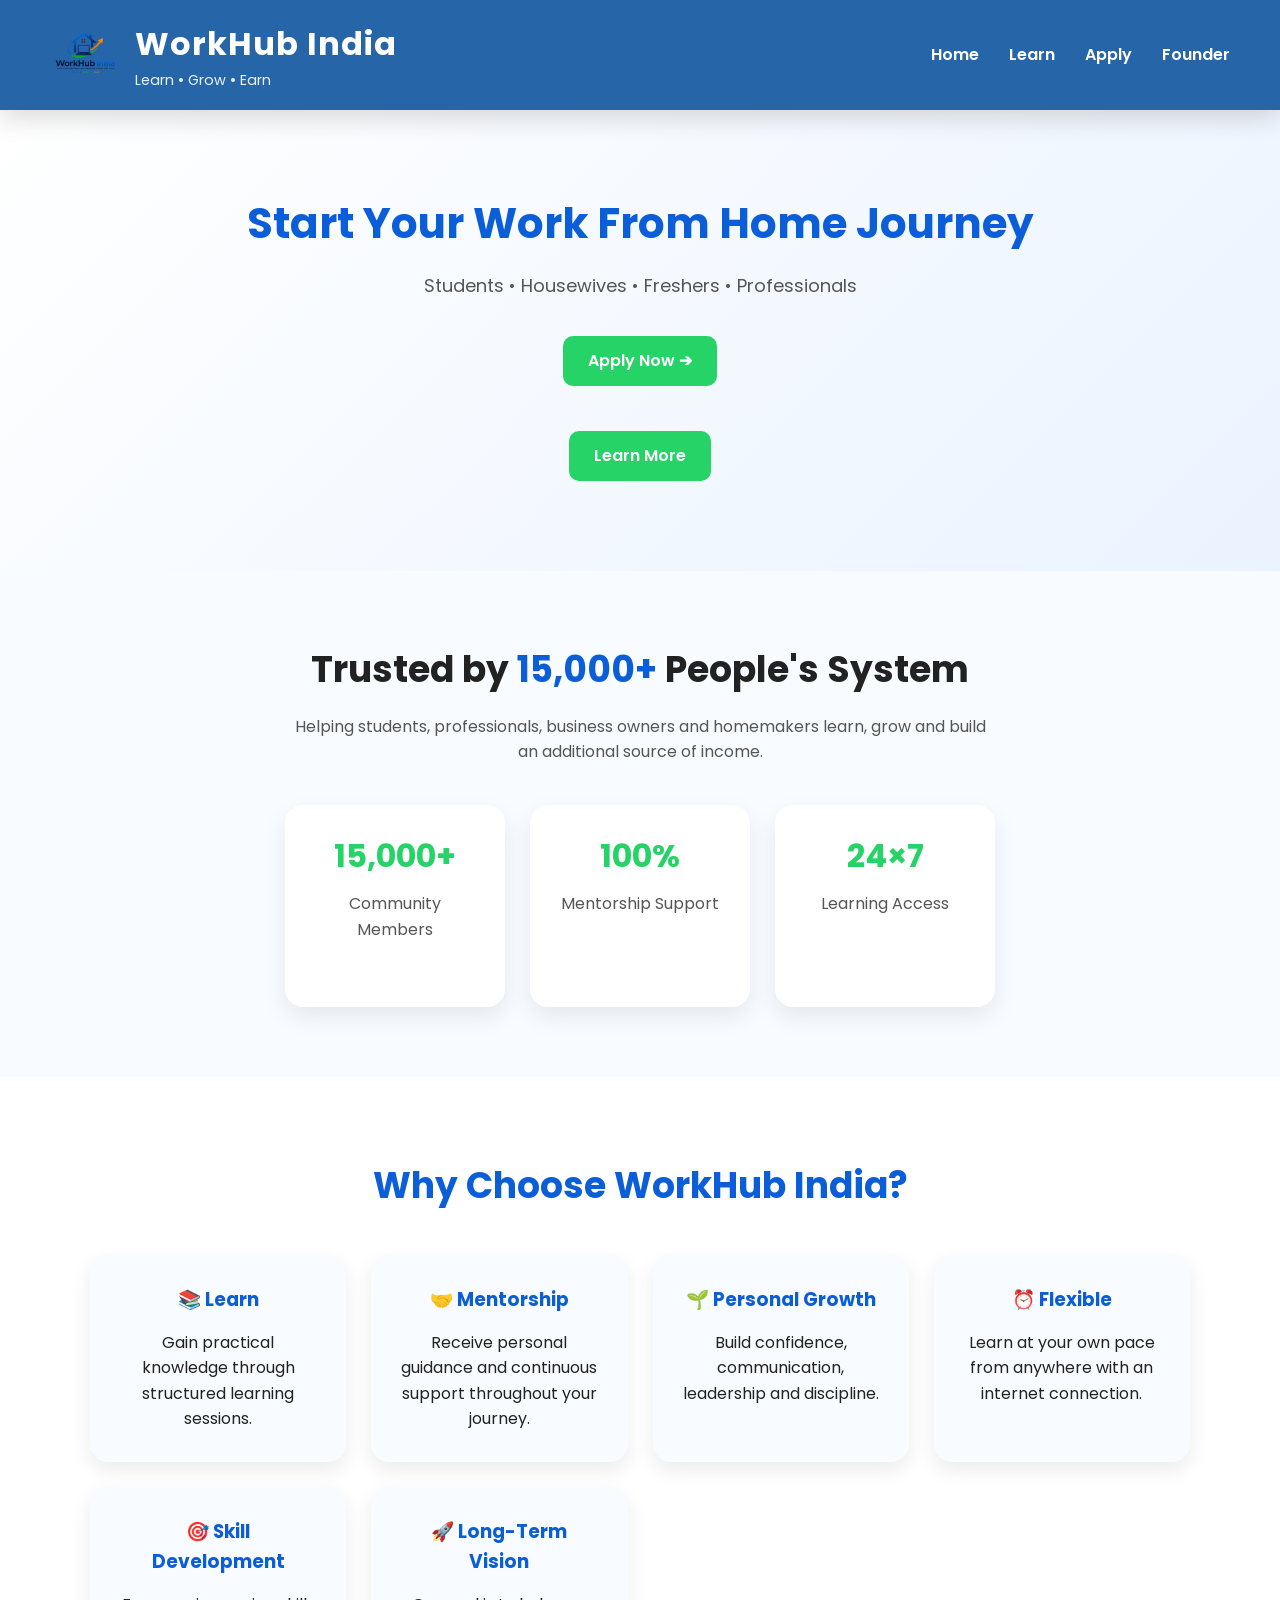
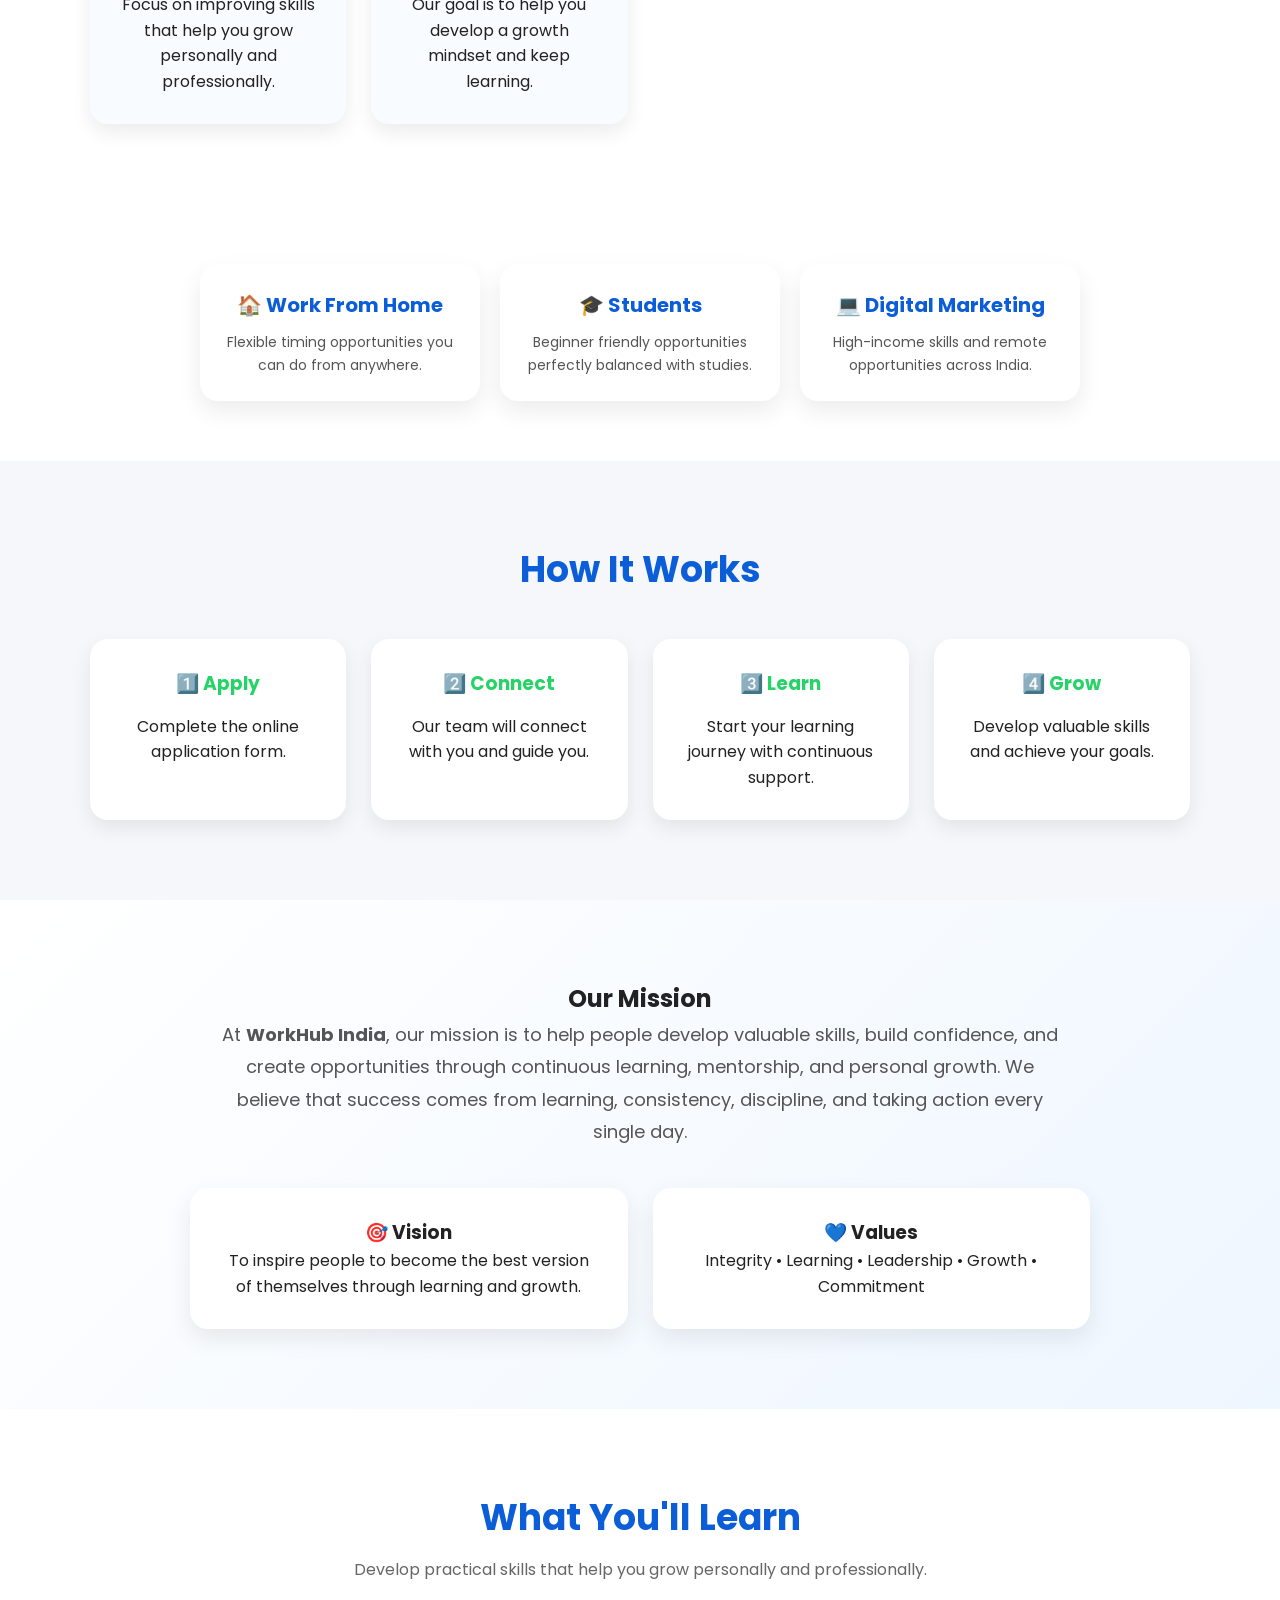
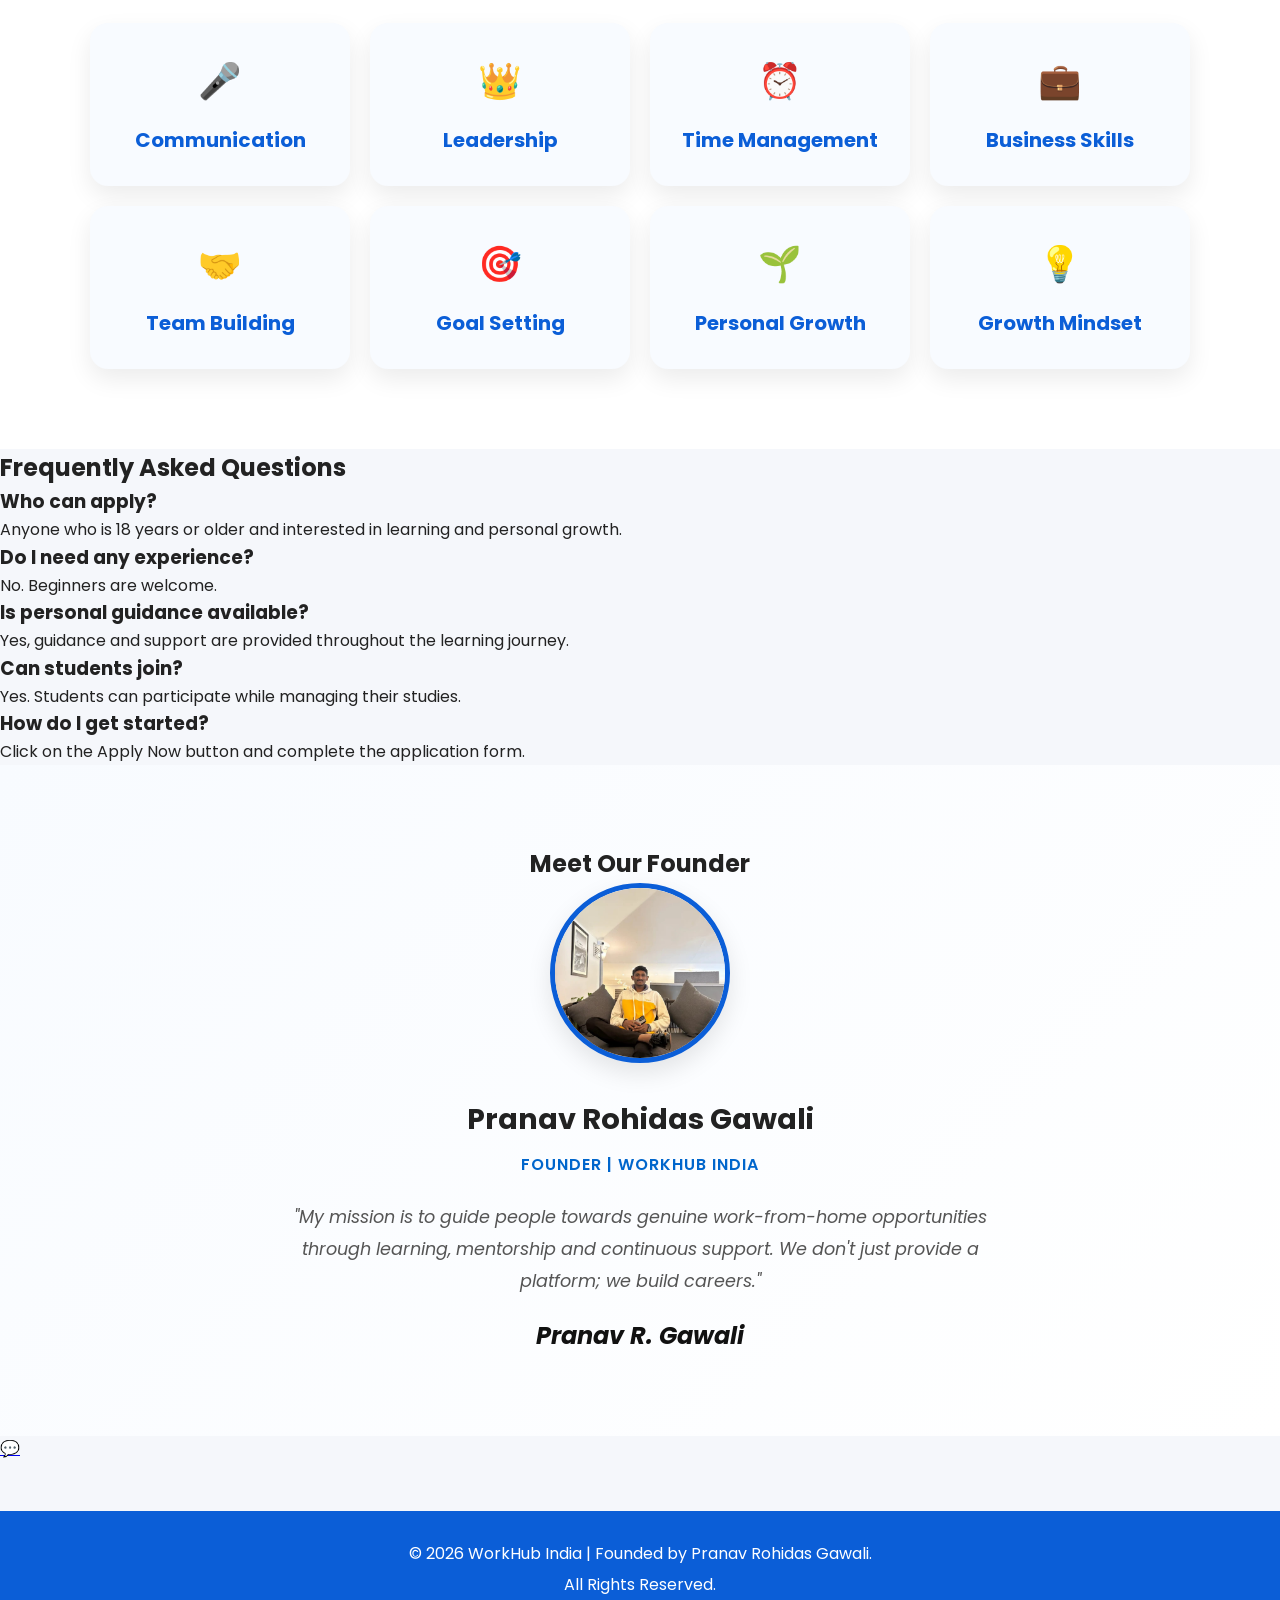
==== index.html @ 9d6301f8 "Update index.html FAQ" ====
<!DOCTYPE html>
<html lang="en">
<head>
<meta charset="UTF-8">
<meta name="viewport" content="width=device-width, initial-scale=1.0">
<title>WorkHub India | Premium Opportunity</title>

<!-- Premium Google Font: Poppins -->
<link href="https://fonts.googleapis.com/css2?family=Poppins:wght@300;400;600;700&display=swap" rel="stylesheet">
<link rel="stylesheet" href="style.css">
<style>
  .navbar{
    position: sticky;
    top: 0;
    z-index: 1000;

    display:flex;
    justify-content:space-between;
    align-items:center;

    padding:18px 50px;

    background:rgba(0,76,153,0.85);
    backdrop-filter:blur(15px);
    -webkit-backdrop-filter:blur(15px);

    box-shadow:0 8px 25px rgba(0,0,0,.15);
}

.brand{
    display:flex;
    align-items:center;
    gap:15px;
}

.logo-image{
    width:70px;
    height:auto;
}

.logo{
    margin:0;
    color:white;
    font-size:2rem;
}

.tagline{
    margin:0;
    color:#e8f1ff;
    font-size:.9rem;
}

nav{
    display:flex;
    gap:30px;
}

nav a{
    color:white;
    text-decoration:none;
    font-weight:600;
    transition:.3s;
}

nav a:hover{
    color:#25D366;
}
</style>

</head>

<body>

  <!-- HEADER -->
<header class="navbar">

    <div class="brand">
        <img src="logo.png" alt="WorkHub India Logo" class="logo-image">
        <div>
            <h1 class="logo">WorkHub India</h1>
            <p class="tagline">Learn • Grow • Earn</p>
        </div>
    </div>

    <nav>
        <a href="index.html">Home</a>
        <a href="learn.html">Learn</a>
        <a href="apply.html">Apply</a>
        <a href="#founder">Founder</a>
    </nav>

</header>

  <!-- HERO SECTION -->
  <section class="hero">
    <h2 class="animate-2">Start Your Work From Home Journey</h2>
    <p class="animate-2">Students • Housewives • Freshers • Professionals</p>

<a href="apply.html" class="btn-primary animate-3">
      Apply Now ➔
</a>
<br><br>

<a href="learn.html" class="btn-primary">
    Learn More
</a>
  </section>
<section class="trusted-section">

<h2>Trusted by <span>15,000+</span> People's System</h2>

<p>
Helping students, professionals, business owners and homemakers
learn, grow and build an additional source of income.
</p>

<div class="trust-boxes">

<div class="trust-card">
<h3>15,000+</h3>
<p>Community Members</p>
</div>

<div class="trust-card">
<h3>100%</h3>
<p>Mentorship Support</p>
</div>

<div class="trust-card">
<h3>24×7</h3>
<p>Learning Access</p>
</div>

</div>

</section>
<section class="why-section">

<h2>Why Choose WorkHub India?</h2>

<div class="why-grid">

<div class="why-card">
<h3>📚 Learn</h3>
<p>Gain practical knowledge through structured learning sessions.</p>
</div>

<div class="why-card">
<h3>🤝 Mentorship</h3>
<p>Receive personal guidance and continuous support throughout your journey.</p>
</div>

<div class="why-card">
<h3>🌱 Personal Growth</h3>
<p>Build confidence, communication, leadership and discipline.</p>
</div>

<div class="why-card">
<h3>⏰ Flexible</h3>
<p>Learn at your own pace from anywhere with an internet connection.</p>
</div>

<div class="why-card">
<h3>🎯 Skill Development</h3>
<p>Focus on improving skills that help you grow personally and professionally.</p>
</div>

<div class="why-card">
<h3>🚀 Long-Term Vision</h3>
<p>Our goal is to help you develop a growth mindset and keep learning.</p>
</div>

</div>

</section>
  <!-- CARDS SECTION -->
  <div class="cards animate-3">
    <div class="card">
      <h3>🏠 Work From Home</h3>
      <p>Flexible timing opportunities you can do from anywhere.</p>
    </div>

    <div class="card">
      <h3>🎓 Students</h3>
      <p>Beginner friendly opportunities perfectly balanced with studies.</p>
    </div>

    <div class="card">
      <h3>💻 Digital Marketing</h3>
      <p>High-income skills and remote opportunities across India.</p>
    </div>
  </div>
<section class="how-section">

<h2>How It Works</h2>

<div class="how-grid">

<div class="step">
<h3>1️⃣ Apply</h3>
<p>Complete the online application form.</p>
</div>

<div class="step">
<h3>2️⃣ Connect</h3>
<p>Our team will connect with you and guide you.</p>
</div>

<div class="step">
<h3>3️⃣ Learn</h3>
<p>Start your learning journey with continuous support.</p>
</div>

<div class="step">
<h3>4️⃣ Grow</h3>
<p>Develop valuable skills and achieve your goals.</p>
</div>

</div>

</section>
<section class="mission-section">

<h2>Our Mission</h2>

<p class="mission-text">
At <strong>WorkHub India</strong>, our mission is to help people develop valuable skills, build confidence, and create opportunities through continuous learning, mentorship, and personal growth.

We believe that success comes from learning, consistency, discipline, and taking action every single day.
</p>

<div class="mission-box">

<div>
<h3>🎯 Vision</h3>
<p>To inspire people to become the best version of themselves through learning and growth.</p>
</div>

<div>
<h3>💙 Values</h3>
<p>Integrity • Learning • Leadership • Growth • Commitment</p>
</div>

</div>

</section>
<section class="learn-section">

<h2>What You'll Learn</h2>
<p>Develop practical skills that help you grow personally and professionally.</p>

<div class="learn-grid">

<div class="learn-card">🎤<h3>Communication</h3></div>

<div class="learn-card">👑<h3>Leadership</h3></div>

<div class="learn-card">⏰<h3>Time Management</h3></div>

<div class="learn-card">💼<h3>Business Skills</h3></div>

<div class="learn-card">🤝<h3>Team Building</h3></div>

<div class="learn-card">🎯<h3>Goal Setting</h3></div>

<div class="learn-card">🌱<h3>Personal Growth</h3></div>

<div class="learn-card">💡<h3>Growth Mindset</h3></div>

</div>

</section>
<section class="faq-section">

<h2>Frequently Asked Questions</h2>

<div class="faq">

<h3>Who can apply?</h3>
<p>Anyone who is 18 years or older and interested in learning and personal growth.</p>

<h3>Do I need any experience?</h3>
<p>No. Beginners are welcome.</p>

<h3>Is personal guidance available?</h3>
<p>Yes, guidance and support are provided throughout the learning journey.</p>

<h3>Can students join?</h3>
<p>Yes. Students can participate while managing their studies.</p>

<h3>How do I get started?</h3>
<p>Click on the Apply Now button and complete the application form.</p>

</div>

</section>
  <!-- MEET OUR FOUNDER SECTION -->
<section class="founder-section" id="founder">
    <h2>Meet Our Founder</h2>
    <img src="founder.jpg" alt="Pranav Rohidas Gawali" class="founder-photo">

    <h3 style="font-size: 1.8rem; margin: 10px 0;">Pranav Rohidas Gawali</h3>
    <p style="color: #0066cc; font-weight: 600; letter-spacing: 1px; margin-bottom: 25px;">FOUNDER | WORKHUB INDIA</p>

    <p style="max-width:700px; margin:0 auto; font-style:italic; font-size: 1.1rem; color:#555; line-height: 1.8;">
      "My mission is to guide people towards genuine work-from-home opportunities through learning, mentorship and continuous support. We don't just provide a platform; we build careers."
    </p>

    <p style="font-style:italic; font-size:1.5rem; margin-top:20px; font-weight: 700; color:#111;">
      Pranav R. Gawali
    </p>
  </section>

  <!-- FLOATING WHATSAPP BUTTON -->
  <a href="https://wa.me/917666601285?text=Hi%20Pranav%20Sir,%20I%20need%20more%20details%20about%20WorkHub%20India." class="floating-wa" target="_blank">
    💬
  </a>

  <!-- FOOTER -->
  <footer>
    <p>© 2026 WorkHub India | Founded by Pranav Rohidas Gawali.</p>
    <p style="margin-top: 5px;">All Rights Reserved.</p>
  </footer>
<script src="script.js"></script>
</body>
</html>
---- style.css ----
/* =========================
   WorkHub India
   Premium CSS - Part 1
========================= */

*{
margin:0;
padding:0;
box-sizing:border-box;
}

html{
scroll-behavior:smooth;
}

body{
font-family:'Poppins',sans-serif;
background:#f5f7fb;
color:#222;
line-height:1.6;
overflow-x:hidden;
}

/* Navigation */

header{
background:#0b5ed7;
color:#fff;
padding:18px 8%;
box-shadow:0 5px 20px rgba(0,0,0,.15);
}

.navbar{
display:flex;
justify-content:space-between;
align-items:center;
flex-wrap:wrap;
}

.logo{
font-size:28px;
font-weight:700;
letter-spacing:1px;
}

.menu{
display:flex;
gap:20px;
list-style:none;
}

.menu a{
color:#fff;
text-decoration:none;
font-weight:600;
transition:.3s;
}

.menu a:hover{
color:#ffd54f;
}

/* Hero Section */

.hero{
padding:80px 20px;
text-align:center;
background:linear-gradient(135deg,#ffffff,#eaf3ff);
}

.hero h1,
.hero h2{
font-size:42px;
margin-bottom:15px;
color:#0b5ed7;
}

.hero p{
font-size:18px;
margin-bottom:25px;
color:#555;
}

/* Buttons */

.btn,
.btn-primary{
display:inline-block;
padding:14px 32px;
background:#25D366;
color:#fff;
text-decoration:none;
border-radius:50px;
font-weight:600;
transition:.3s;
border:none;
cursor:pointer;
}

.btn:hover,
.btn-primary:hover{
transform:translateY(-3px);
box-shadow:0 10px 25px rgba(37,211,102,.35);
}

.btn2,
.btn-secondary{
display:inline-block;
padding:14px 32px;
background:#0b5ed7;
color:#fff;
text-decoration:none;
border-radius:50px;
font-weight:600;
transition:.3s;
}

.btn2:hover,
.btn-secondary:hover{
background:#0849a6;
}
/* =========================
   CARDS SECTION
========================= */

.cards{
display:flex;
justify-content:center;
flex-wrap:wrap;
gap:20px;
padding:60px 20px;
background:#fff;
}

.card{
background:#ffffff;
width:280px;
padding:25px;
border-radius:18px;
box-shadow:0 10px 25px rgba(0,0,0,0.08);
transition:.3s;
text-align:center;
}

.card:hover{
transform:translateY(-8px);
box-shadow:0 15px 35px rgba(0,0,0,0.12);
}

.card h3{
color:#0b5ed7;
margin-bottom:10px;
font-size:20px;
}

.card p{
color:#555;
font-size:14px;
}

/* =========================
   FOUNDER SECTION
========================= */

.founder-section{
padding:80px 20px;
background:linear-gradient(135deg,#f8fbff,#ffffff);
text-align:center;
}

.founder-photo{
width:180px;
height:180px;
border-radius:50%;
object-fit:cover;
border:5px solid #0b5ed7;
box-shadow:0 10px 25px rgba(0,0,0,0.1);
margin-bottom:15px;
}

.signature{
width:140px;
margin-top:15px;
}

/* =========================
   APPLY FORM
========================= */

.apply-form{
padding:60px 20px;
max-width:600px;
margin:auto;
background:#fff;
border-radius:20px;
box-shadow:0 10px 30px rgba(0,0,0,0.08);
}

input, select{
width:100%;
padding:12px;
margin-top:5px;
margin-bottom:15px;
border:1px solid #ddd;
border-radius:10px;
outline:none;
}

input:focus, select:focus{
border-color:#0b5ed7;
}

/* =========================
   FOOTER
========================= */

footer{
text-align:center;
padding:30px 20px;
background:#0b5ed7;
color:#fff;
margin-top:50px;
}
/* =========================
   RESPONSIVE DESIGN
========================= */

@media (max-width: 768px){

.hero h1,
.hero h2{
font-size:28px;
}

.menu{
flex-direction:column;
gap:10px;
margin-top:10px;
}

.cards{
flex-direction:column;
align-items:center;
}

.card{
width:90%;
}

/* Apply form mobile fix */
.apply-form{
margin:20px;
padding:30px 15px;
}

/* Founder image resize */
.founder-photo{
width:140px;
height:140px;
}

}

/* =========================
   SMALL ANIMATIONS
========================= */

.btn, .btn-primary, .btn2, .btn-secondary{
animation: fadeIn 0.8s ease-in-out;
}

@keyframes fadeIn{
from{
opacity:0;
transform:translateY(10px);
}
to{
opacity:1;
transform:translateY(0);
}
}
.apply-form{
max-width:700px;
margin:50px auto;
padding:30px;
background:#ffffff;
border-radius:20px;
box-shadow:0 10px 30px rgba(0,0,0,0.1);
}

.apply-form h2{
text-align:center;
margin-bottom:10px;
}

.apply-form p{
text-align:center;
margin-bottom:25px;
}

.apply-form input,
.apply-form select{
width:100%;
padding:12px;
margin-top:8px;
margin-bottom:20px;
border:1px solid #ccc;
border-radius:10px;
font-size:16px;
box-sizing:border-box;
}

#successMessage{
text-align:center;
background:#f0fff4;
padding:30px;
border-radius:20px;
border:2px solid #25D366;
margin-top:20px;
}

#successMessage h2{
color:#25D366;
}

.btn-primary,
.btn-secondary{
display:inline-block;
padding:12px 25px;
border-radius:10px;
text-decoration:none;
margin:10px;
}
/* Trusted Section */

.trusted-section{
padding:70px 20px;
text-align:center;
background:#f8fbff;
}

.trusted-section h2{
font-size:36px;
margin-bottom:15px;
}

.trusted-section span{
color:#0b5ed7;
}

.trusted-section p{
max-width:700px;
margin:0 auto 40px;
color:#555;
}

.trust-boxes{
display:flex;
justify-content:center;
gap:25px;
flex-wrap:wrap;
}

.trust-card{
background:#fff;
padding:25px;
width:220px;
border-radius:18px;
box-shadow:0 10px 25px rgba(0,0,0,.08);
transition:.3s;
}

.trust-card:hover{
transform:translateY(-8px);
}

.trust-card h3{
font-size:32px;
color:#25D366;
margin-bottom:10px;
}
/* WHY SECTION */

.why-section{
padding:80px 20px;
background:#ffffff;
text-align:center;
}

.why-section h2{
font-size:36px;
margin-bottom:40px;
color:#0b5ed7;
}

.why-grid{
display:grid;
grid-template-columns:repeat(auto-fit,minmax(250px,1fr));
gap:25px;
max-width:1100px;
margin:auto;
}

.why-card{
background:#f8fbff;
padding:30px;
border-radius:18px;
box-shadow:0 8px 20px rgba(0,0,0,.08);
transition:.3s;
}

.why-card:hover{
transform:translateY(-8px);
}

.why-card h3{
margin-bottom:15px;
color:#0b5ed7;
}
/* HOW IT WORKS */

.how-section{
padding:80px 20px;
background:#f5f7fb;
text-align:center;
}

.how-section h2{
font-size:36px;
margin-bottom:40px;
color:#0b5ed7;
}

.how-grid{
display:grid;
grid-template-columns:repeat(auto-fit,minmax(220px,1fr));
gap:25px;
max-width:1100px;
margin:auto;
}

.step{
background:#fff;
padding:30px;
border-radius:18px;
box-shadow:0 8px 20px rgba(0,0,0,.08);
transition:.3s;
}

.step:hover{
transform:translateY(-8px);
}

.step h3{
color:#25D366;
margin-bottom:15px;
}
/* MISSION */

.mission-section{
padding:80px 20px;
text-align:center;
background:linear-gradient(135deg,#ffffff,#eef6ff);
}

.mission-text{
max-width:850px;
margin:auto;
font-size:18px;
line-height:1.8;
color:#555;
}

.mission-box{
display:grid;
grid-template-columns:repeat(auto-fit,minmax(280px,1fr));
gap:25px;
margin-top:40px;
max-width:900px;
margin-left:auto;
margin-right:auto;
}

.mission-box div{
background:white;
padding:30px;
border-radius:18px;
box-shadow:0 10px 25px rgba(0,0,0,.08);
transition:.3s;
}

.mission-box div:hover{
transform:translateY(-8px);
}
/* WHAT YOU'LL LEARN */

.learn-section{
padding:80px 20px;
text-align:center;
background:#fff;
}

.learn-section h2{
font-size:36px;
color:#0b5ed7;
margin-bottom:10px;
}

.learn-section p{
color:#666;
margin-bottom:40px;
}

.learn-grid{
display:grid;
grid-template-columns:repeat(auto-fit,minmax(220px,1fr));
gap:20px;
max-width:1100px;
margin:auto;
}

.learn-card{
background:#f8fbff;
padding:30px;
border-radius:18px;
box-shadow:0 10px 25px rgba(0,0,0,.08);
transition:.3s;
font-size:35px;
}

.learn-card:hover{
transform:translateY(-8px);
}

.learn-card h3{
font-size:20px;
margin-top:15px;
color:#0b5ed7;
}
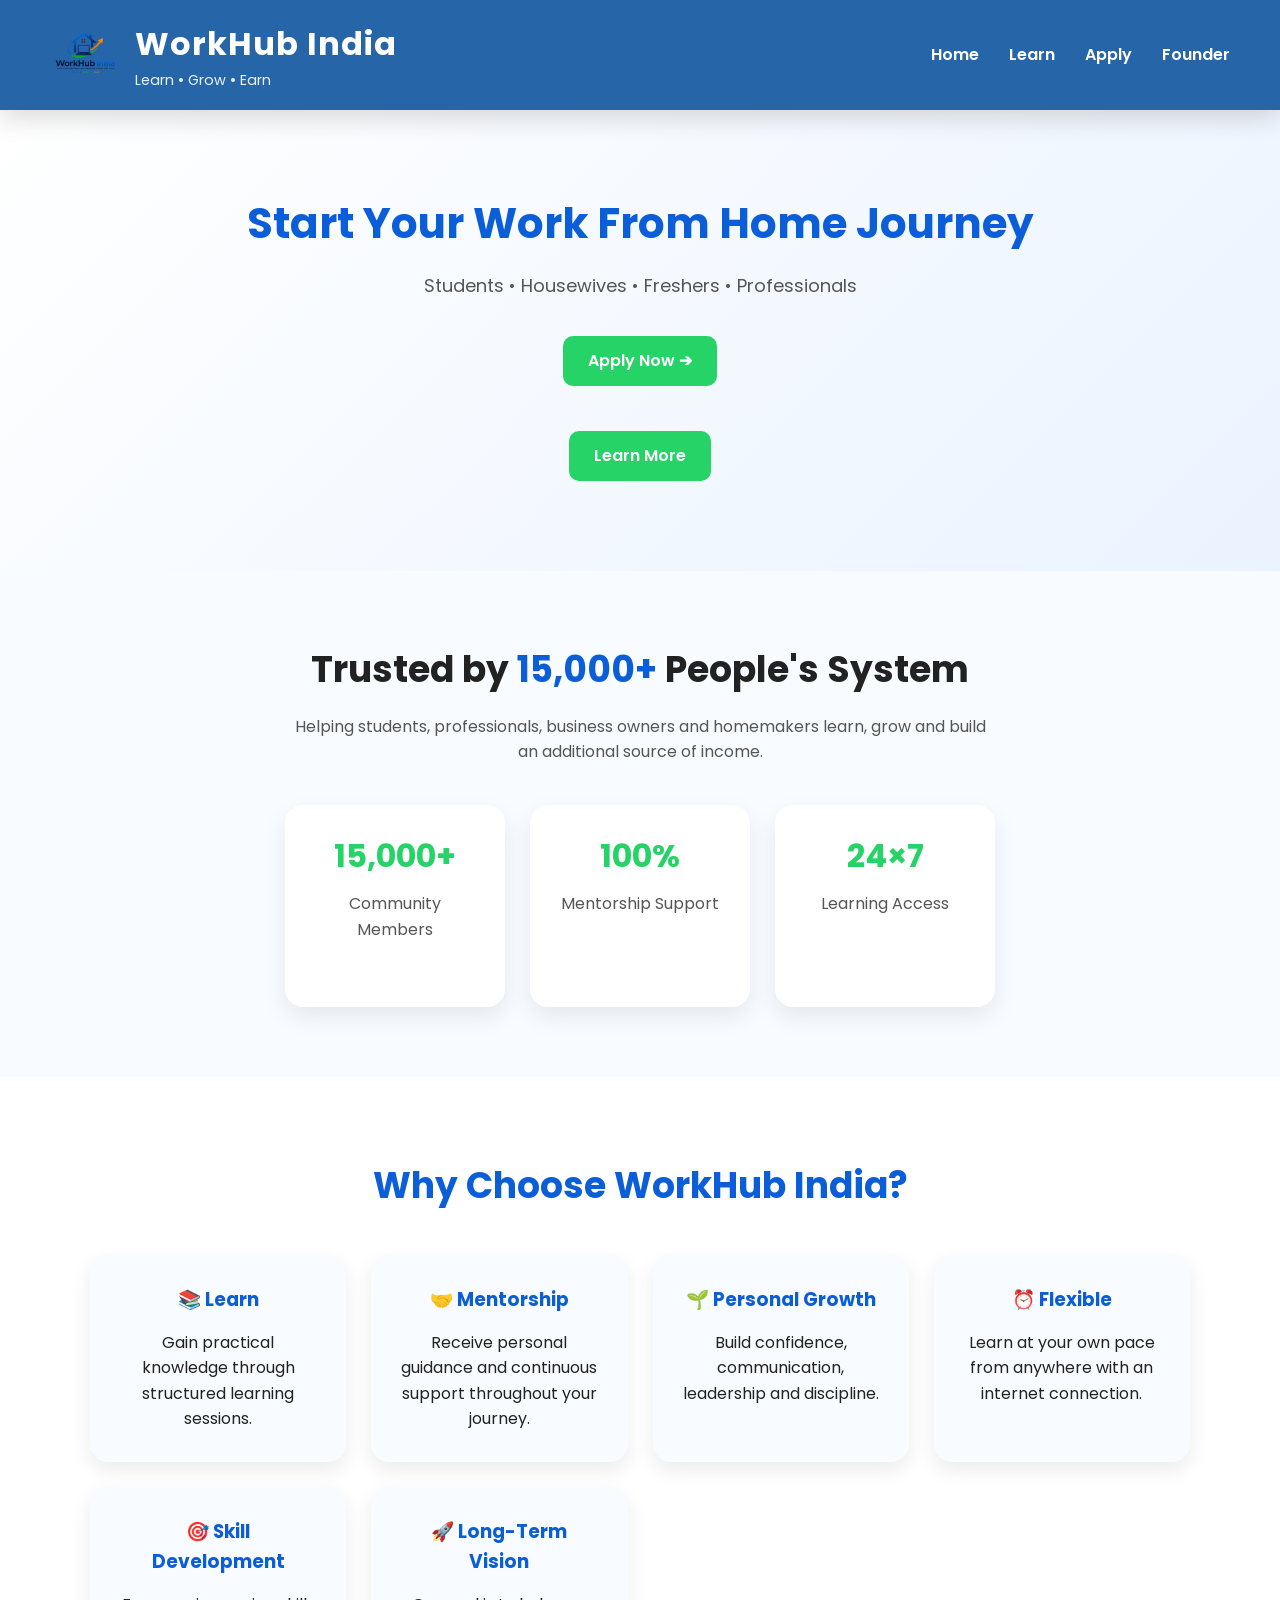
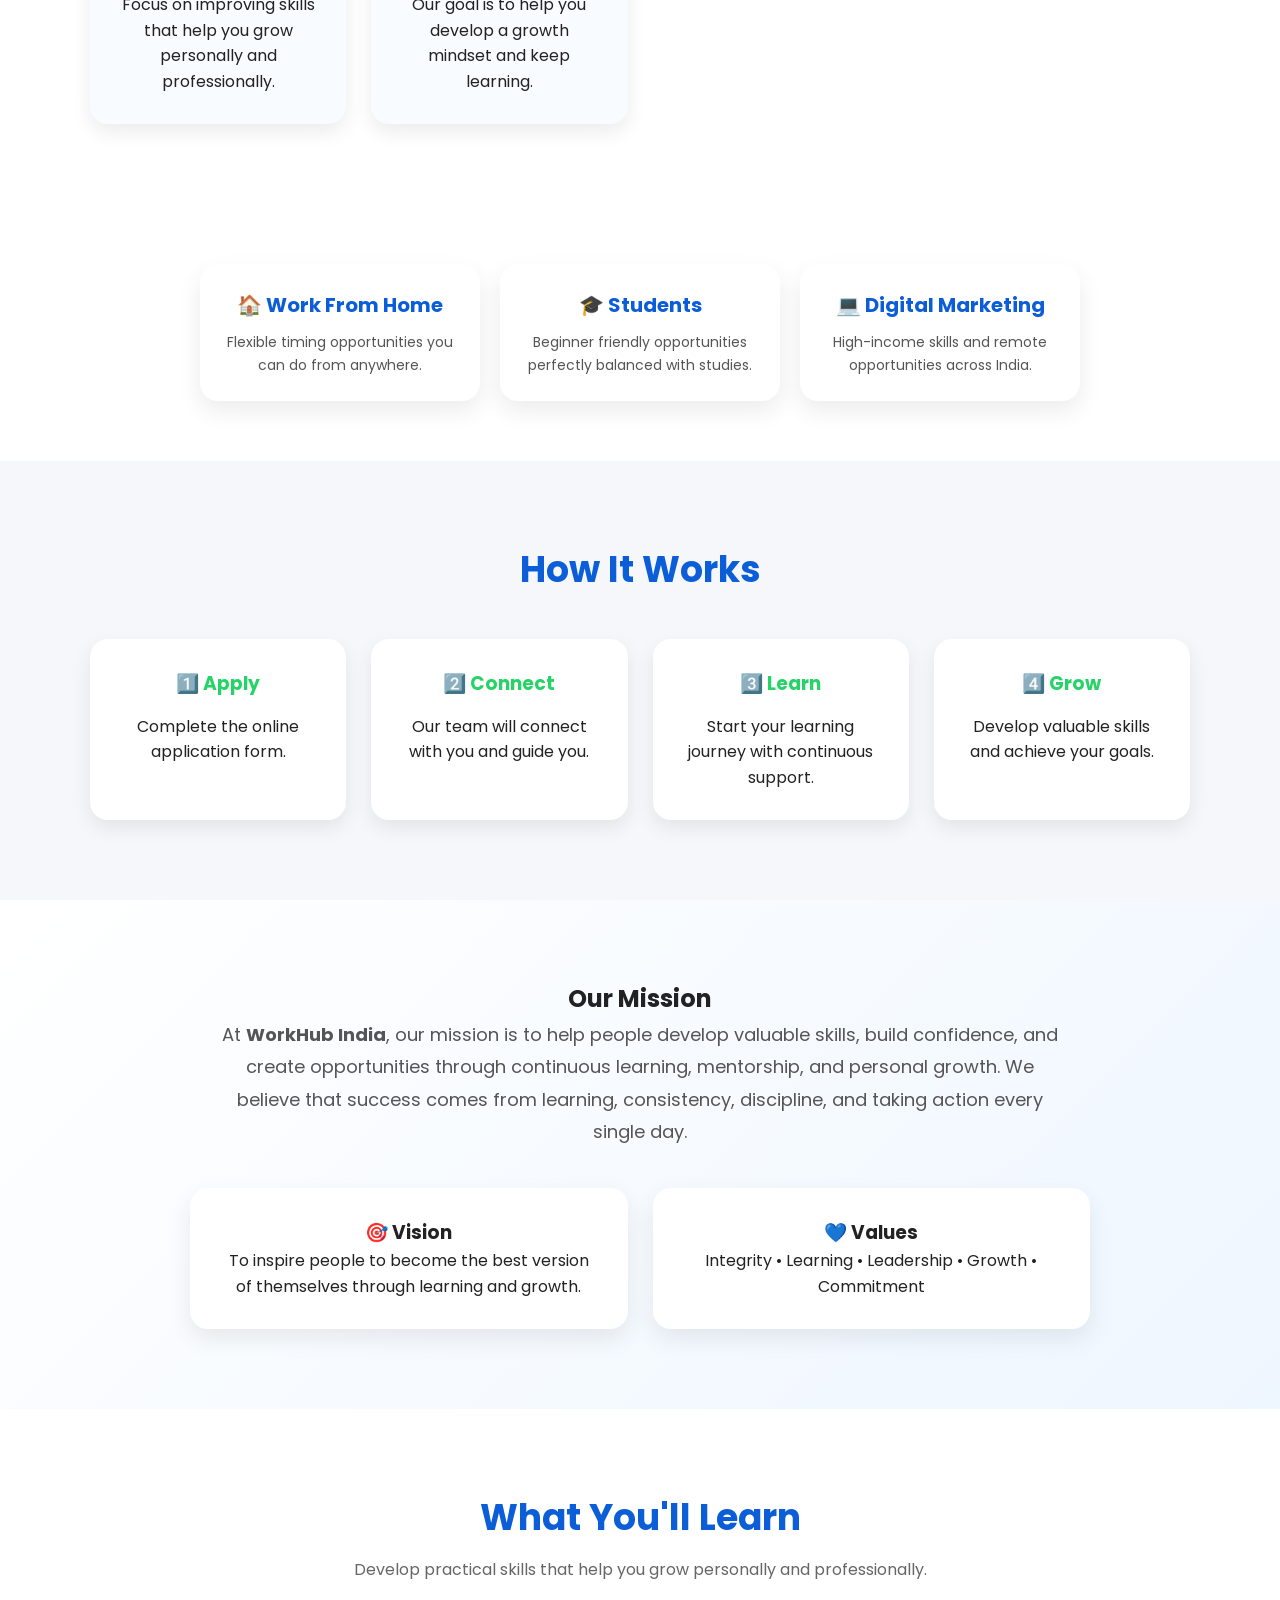
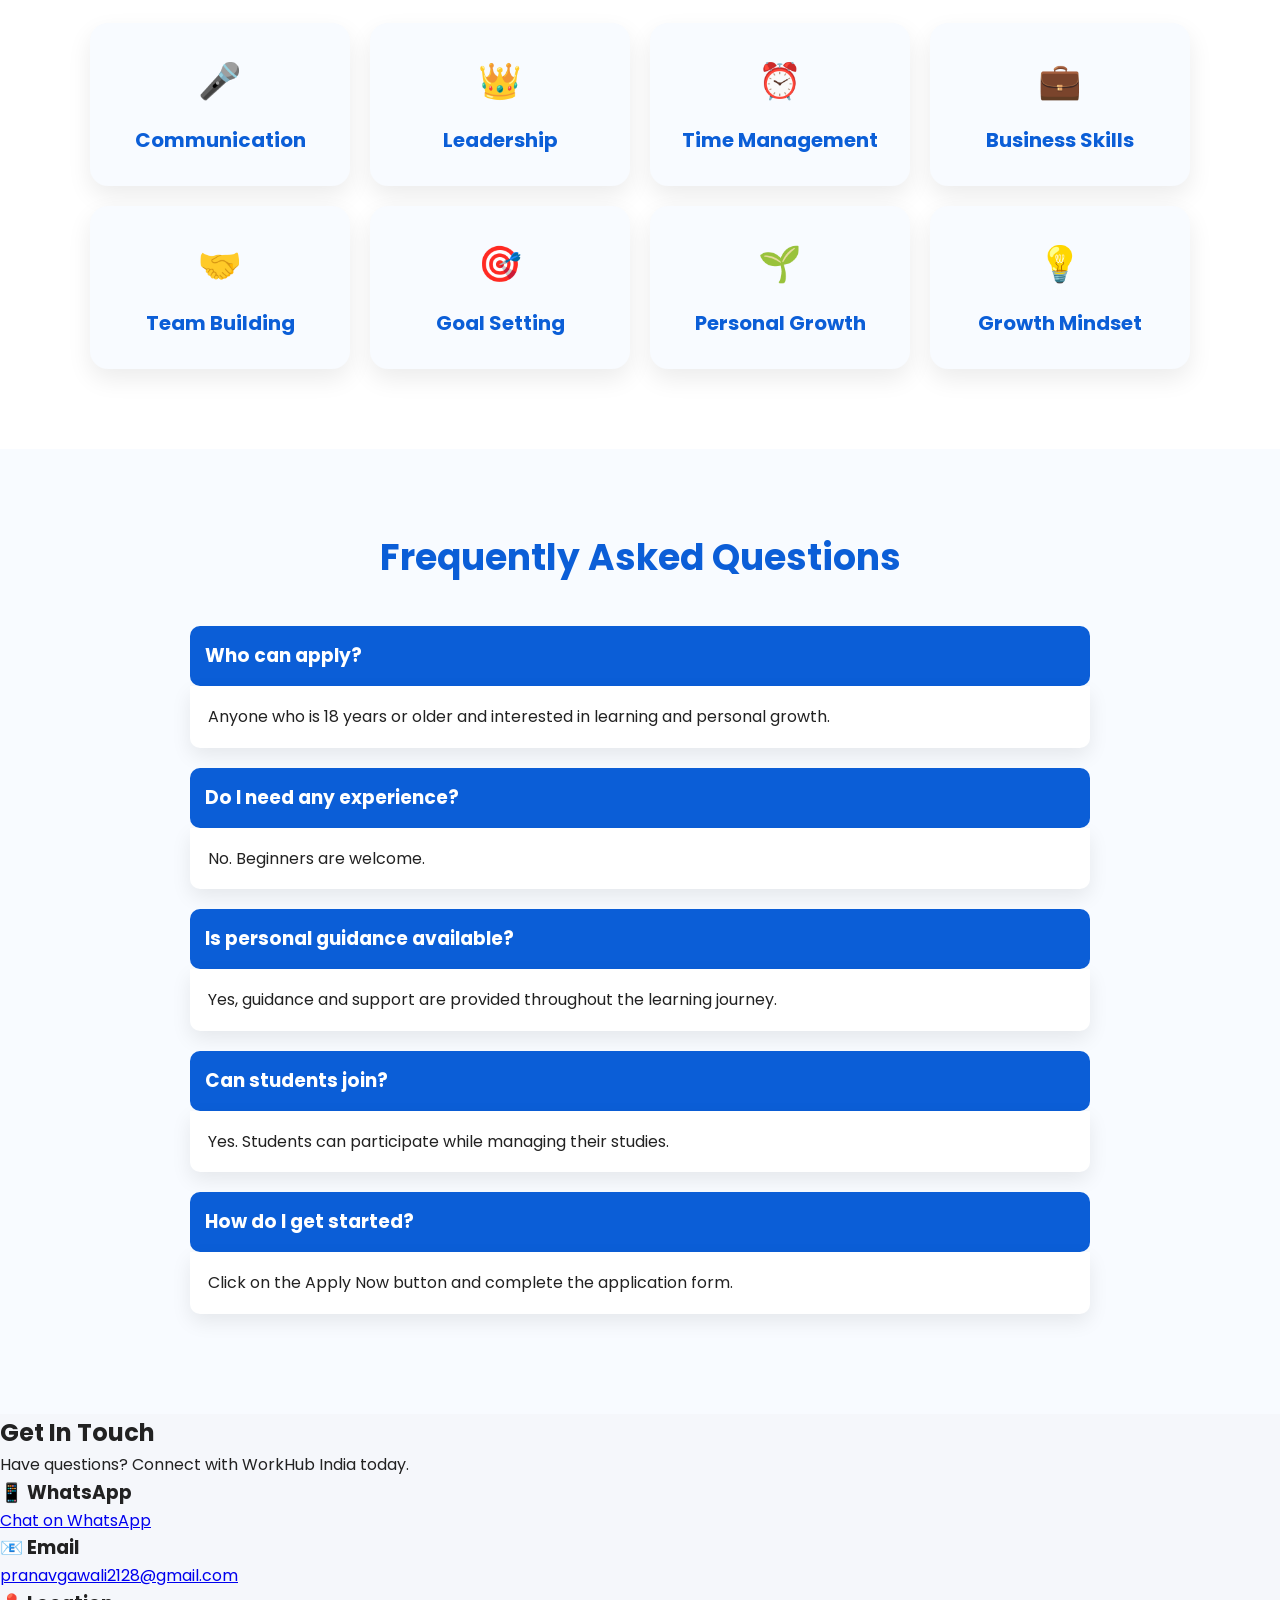
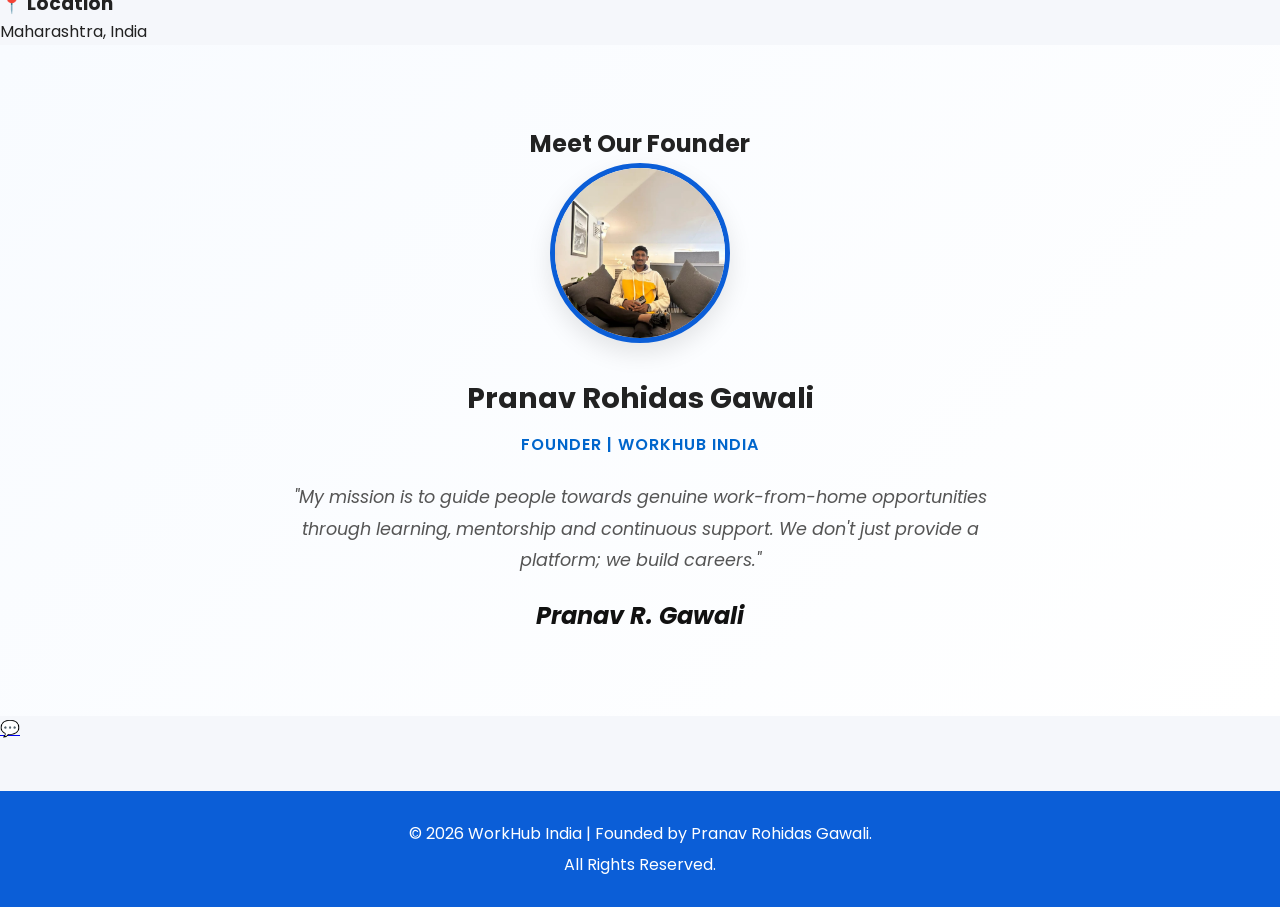
==== commit 5f2f6f9f: "Update index.html Contact Information" ====
--- a/index.html
+++ b/index.html
@@ -294,6 +294,54 @@
 </div>
 
 </section>
+<section class="contact-section">
+
+<h2>Get In Touch</h2>
+
+<p>
+
+Have questions? Connect with WorkHub India today.
+
+</p>
+
+<div class="contact-grid">
+
+<div class="contact-card">
+
+<h3>📱 WhatsApp</h3>
+
+<a href="https://wa.me/917666601285" target="_blank">
+
+Chat on WhatsApp
+
+</a>
+
+</div>
+
+<div class="contact-card">
+
+<h3>📧 Email</h3>
+
+<a href="mailto:pranavgawali2128@gmail.com">
+
+pranavgawali2128@gmail.com
+
+</a>
+
+</div>
+
+<div class="contact-card">
+
+<h3>📍 Location</h3>
+
+<p>Maharashtra, India</p>
+
+</div>
+
+</div>
+
+</section>
+
   <!-- MEET OUR FOUNDER SECTION -->
 <section class="founder-section" id="founder">
     <h2>Meet Our Founder</h2>
--- a/style.css
+++ b/style.css
@@ -536,4 +536,39 @@
 font-size:20px;
 margin-top:15px;
 color:#0b5ed7;
+}
+/* FAQ */
+
+.faq-section{
+padding:80px 20px;
+background:#f8fbff;
+text-align:center;
+}
+
+.faq-section h2{
+font-size:36px;
+color:#0b5ed7;
+margin-bottom:40px;
+}
+
+.faq{
+max-width:900px;
+margin:auto;
+text-align:left;
+}
+
+.faq h3{
+background:#0b5ed7;
+color:white;
+padding:15px;
+border-radius:10px;
+margin-top:15px;
+}
+
+.faq p{
+background:white;
+padding:18px;
+border-radius:0 0 10px 10px;
+margin-bottom:20px;
+box-shadow:0 8px 20px rgba(0,0,0,.08);
 }
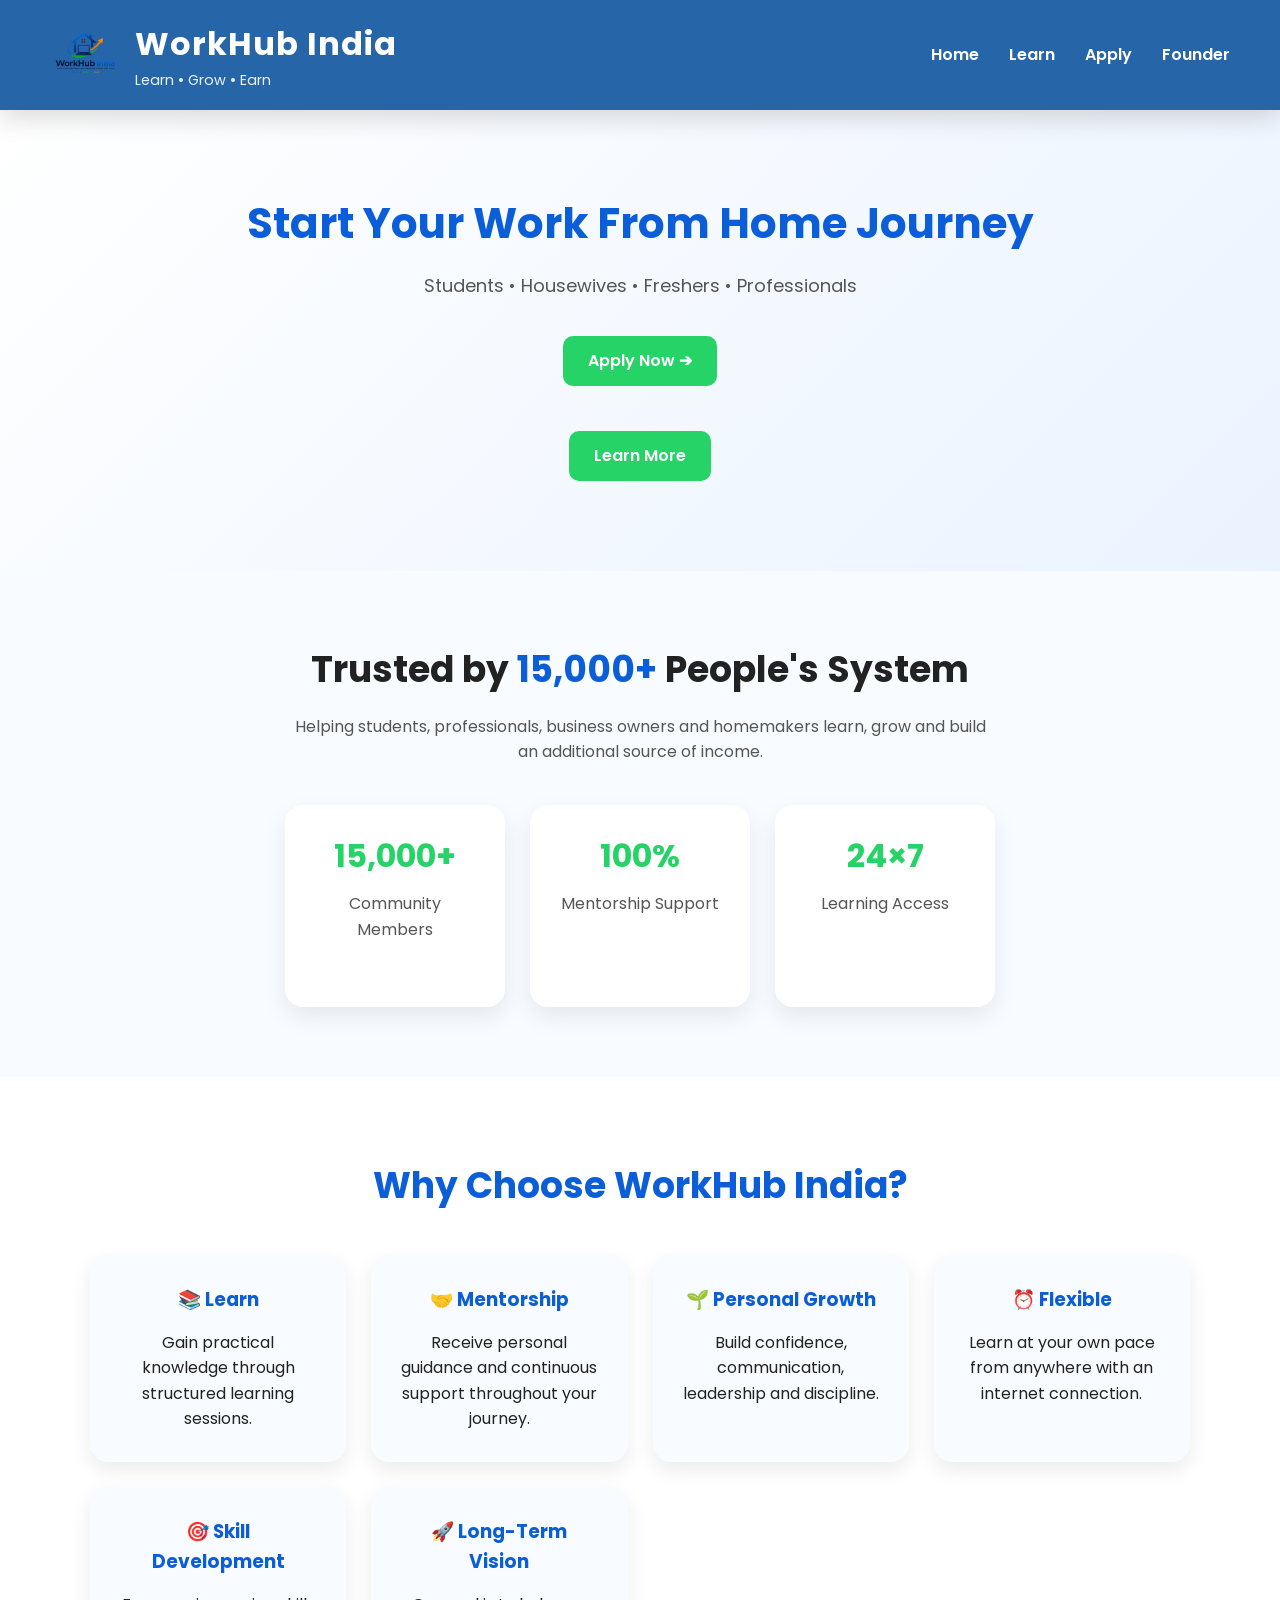
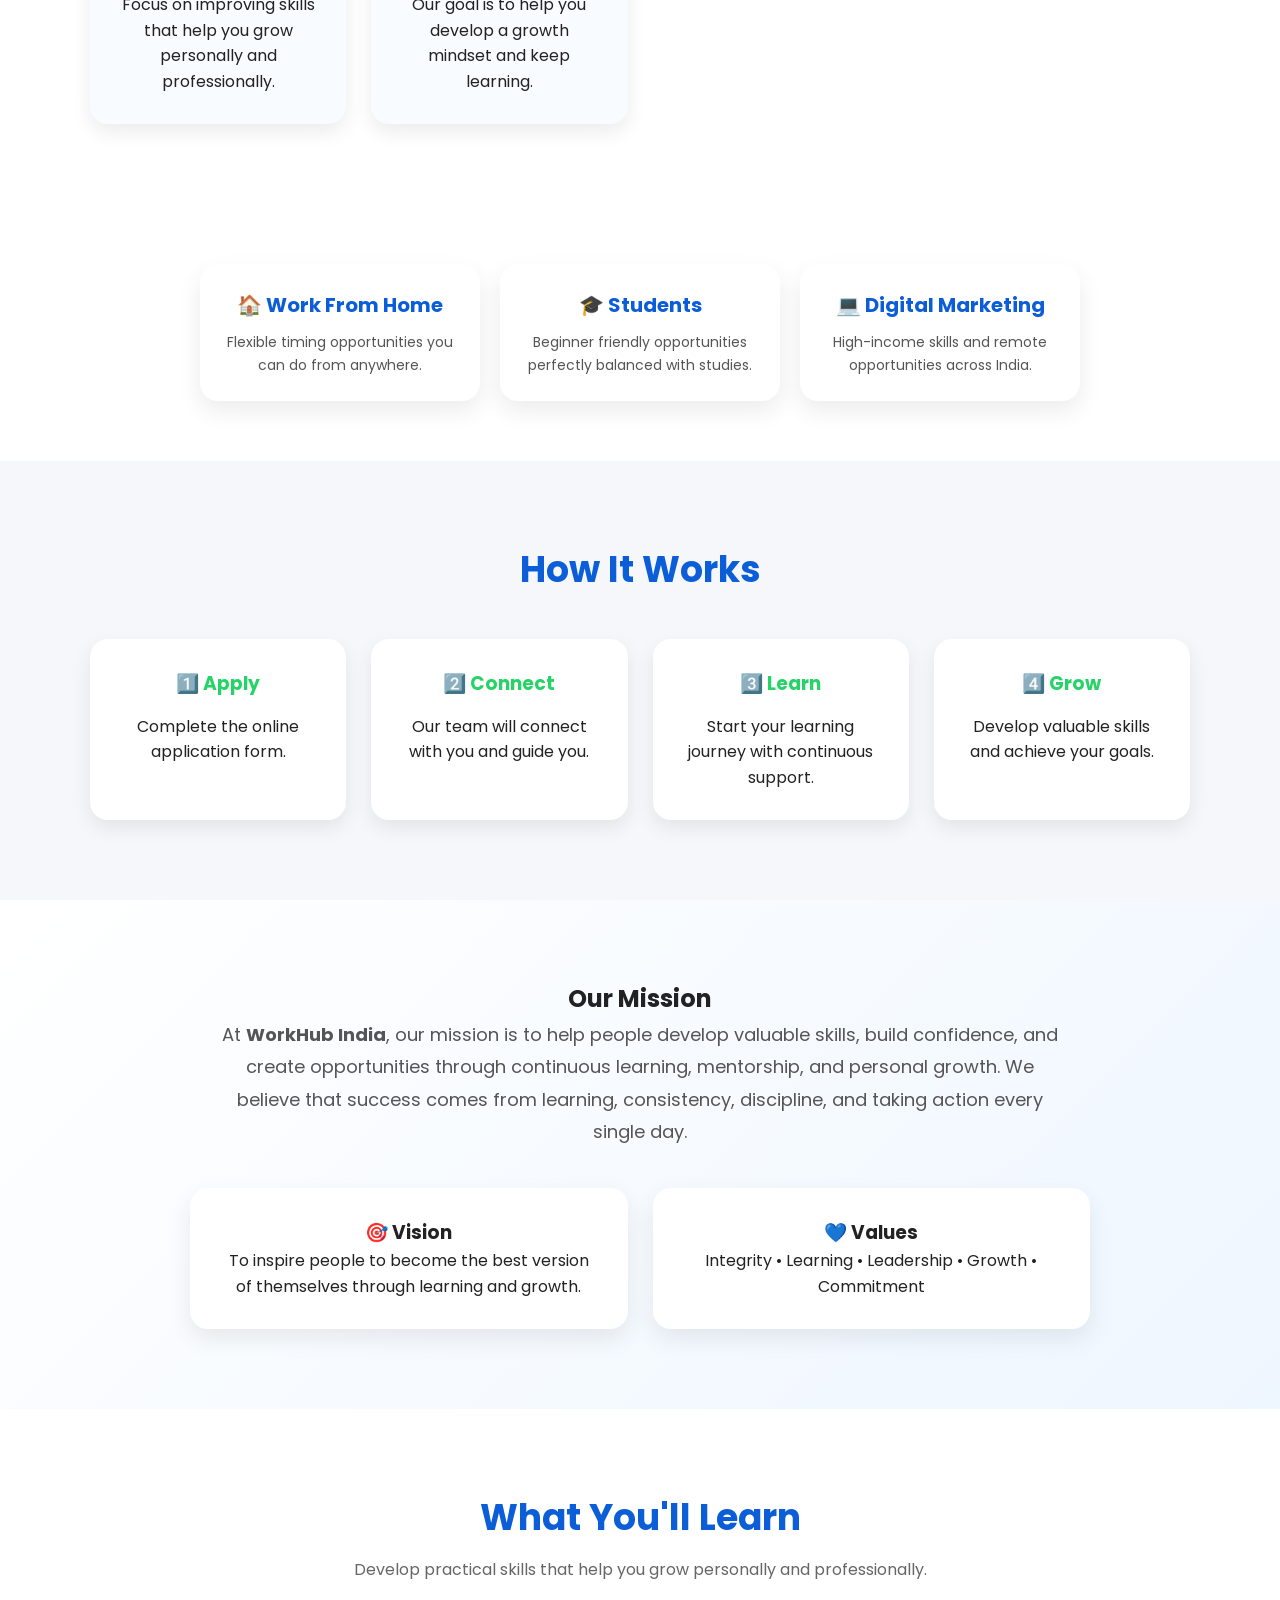
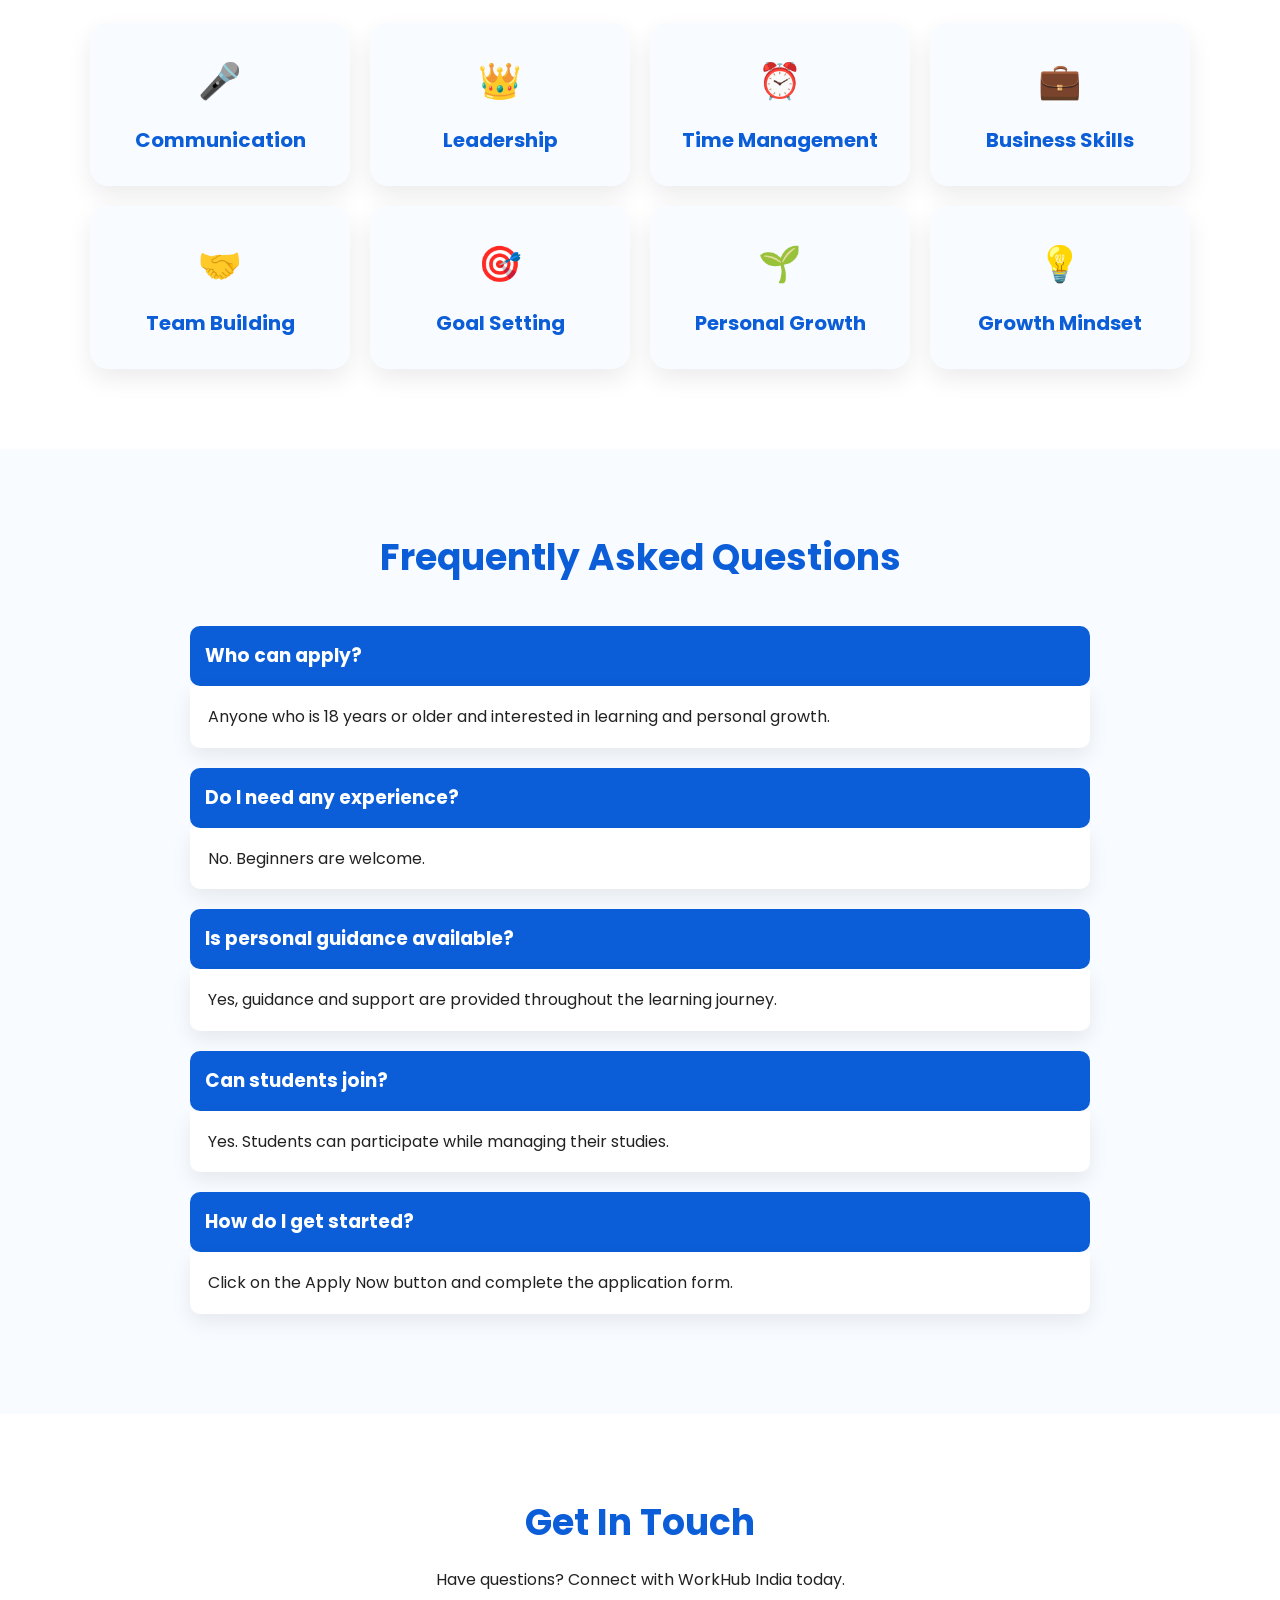
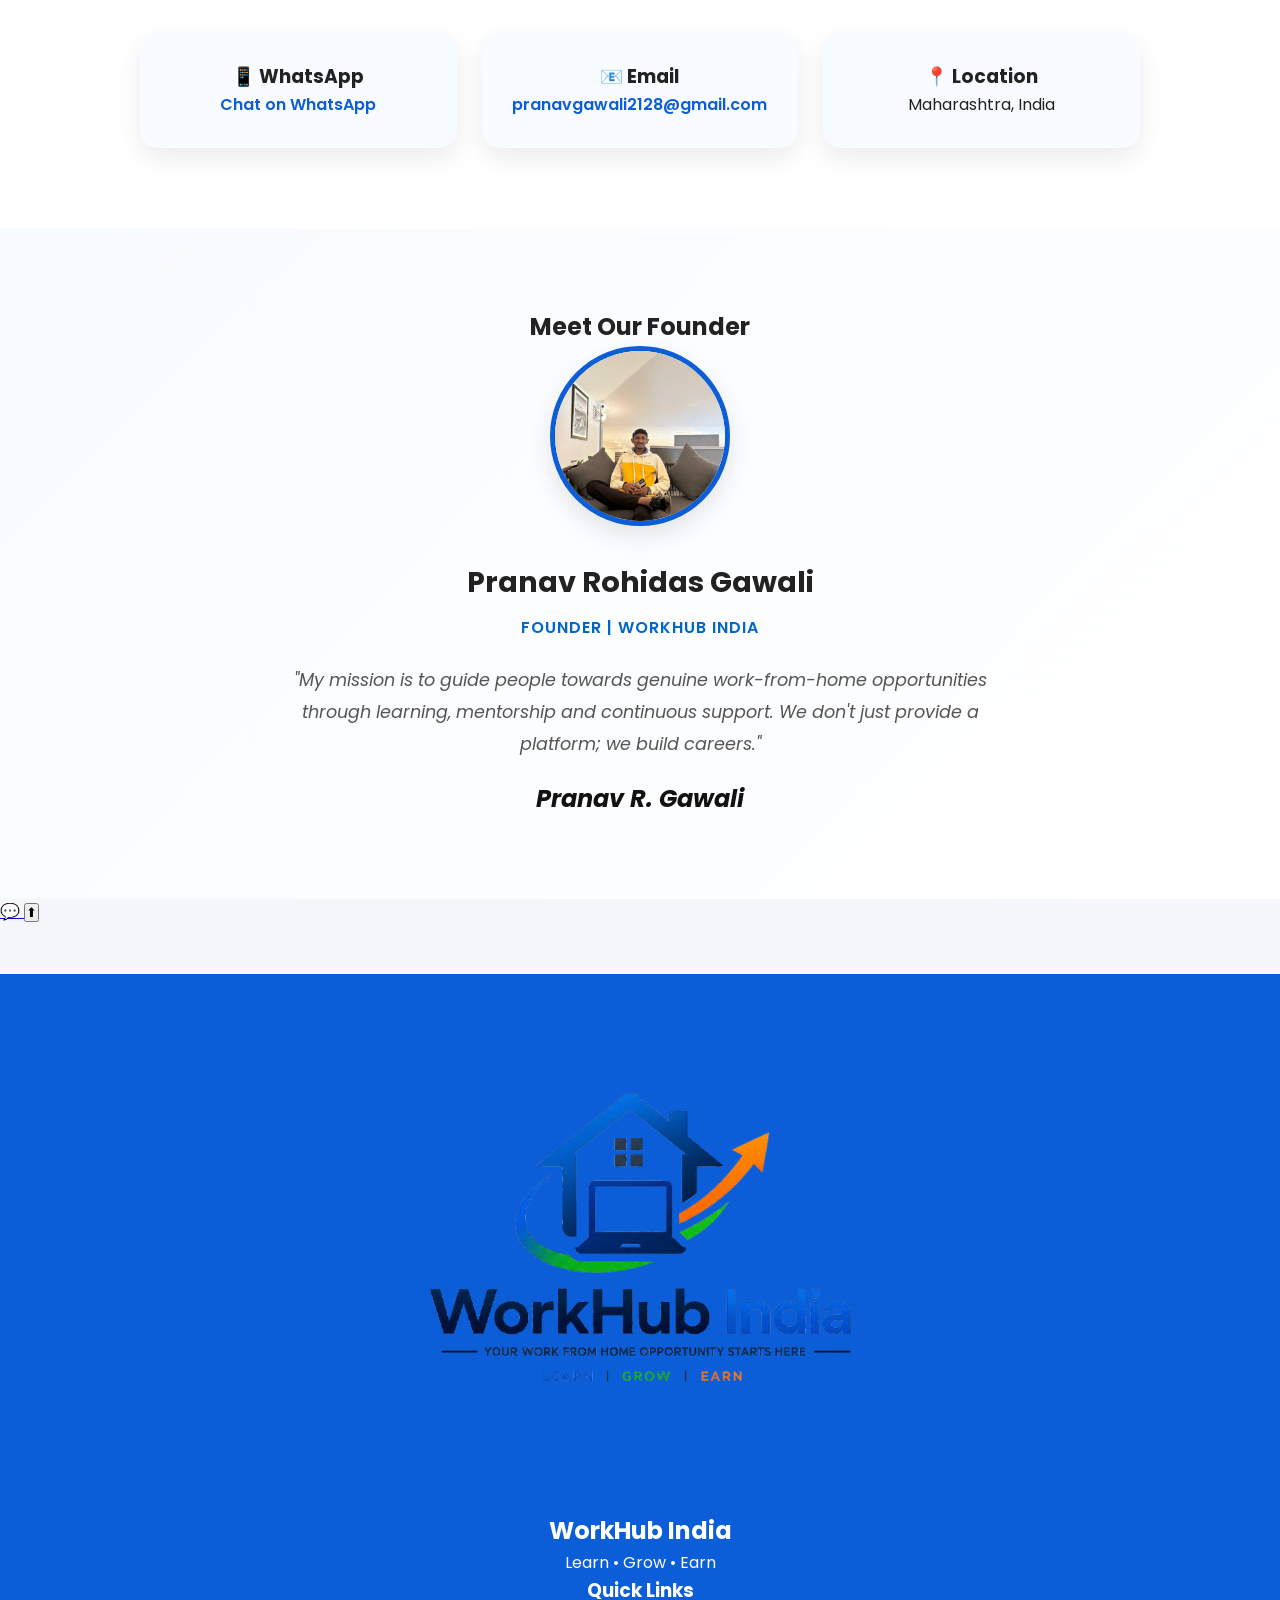
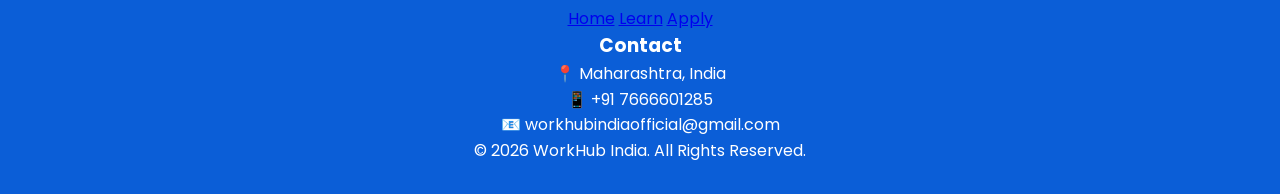
==== commit 2cb500cb: "Update index.html Footer" ====
--- a/index.html
+++ b/index.html
@@ -363,12 +363,32 @@
   <a href="https://wa.me/917666601285?text=Hi%20Pranav%20Sir,%20I%20need%20more%20details%20about%20WorkHub%20India." class="floating-wa" target="_blank">
     💬
   </a>
-
+<button id="topBtn">⬆</button>
   <!-- FOOTER -->
-  <footer>
-    <p>© 2026 WorkHub India | Founded by Pranav Rohidas Gawali.</p>
-    <p style="margin-top: 5px;">All Rights Reserved.</p>
-  </footer>
-<script src="script.js"></script>
-</body>
-</html>+<footer class="footer">
+
+<div class="footer-logo">
+<img src="logo.png" alt="WorkHub India Logo">
+<h2>WorkHub India</h2>
+<p>Learn • Grow • Earn</p>
+</div>
+
+<div class="footer-links">
+<h3>Quick Links</h3>
+<a href="index.html">Home</a>
+<a href="learn.html">Learn</a>
+<a href="apply.html">Apply</a>
+</div>
+
+<div class="footer-contact">
+<h3>Contact</h3>
+<p>📍 Maharashtra, India</p>
+<p>📱 +91 7666601285</p>
+<p>📧 workhubindiaofficial@gmail.com</p>
+</div>
+
+<p class="copyright">
+© 2026 WorkHub India. All Rights Reserved.
+</p>
+
+</footer>
--- a/style.css
+++ b/style.css
@@ -571,4 +571,43 @@
 border-radius:0 0 10px 10px;
 margin-bottom:20px;
 box-shadow:0 8px 20px rgba(0,0,0,.08);
+}
+/* CONTACT SECTION */
+
+.contact-section{
+padding:80px 20px;
+background:#ffffff;
+text-align:center;
+}
+
+.contact-section h2{
+font-size:36px;
+color:#0b5ed7;
+margin-bottom:15px;
+}
+
+.contact-grid{
+display:grid;
+grid-template-columns:repeat(auto-fit,minmax(250px,1fr));
+gap:25px;
+max-width:1000px;
+margin:40px auto 0;
+}
+
+.contact-card{
+background:#f8fbff;
+padding:30px;
+border-radius:18px;
+box-shadow:0 10px 25px rgba(0,0,0,.08);
+transition:.3s;
+}
+
+.contact-card:hover{
+transform:translateY(-8px);
+}
+
+.contact-card a{
+text-decoration:none;
+color:#0b5ed7;
+font-weight:600;
 }
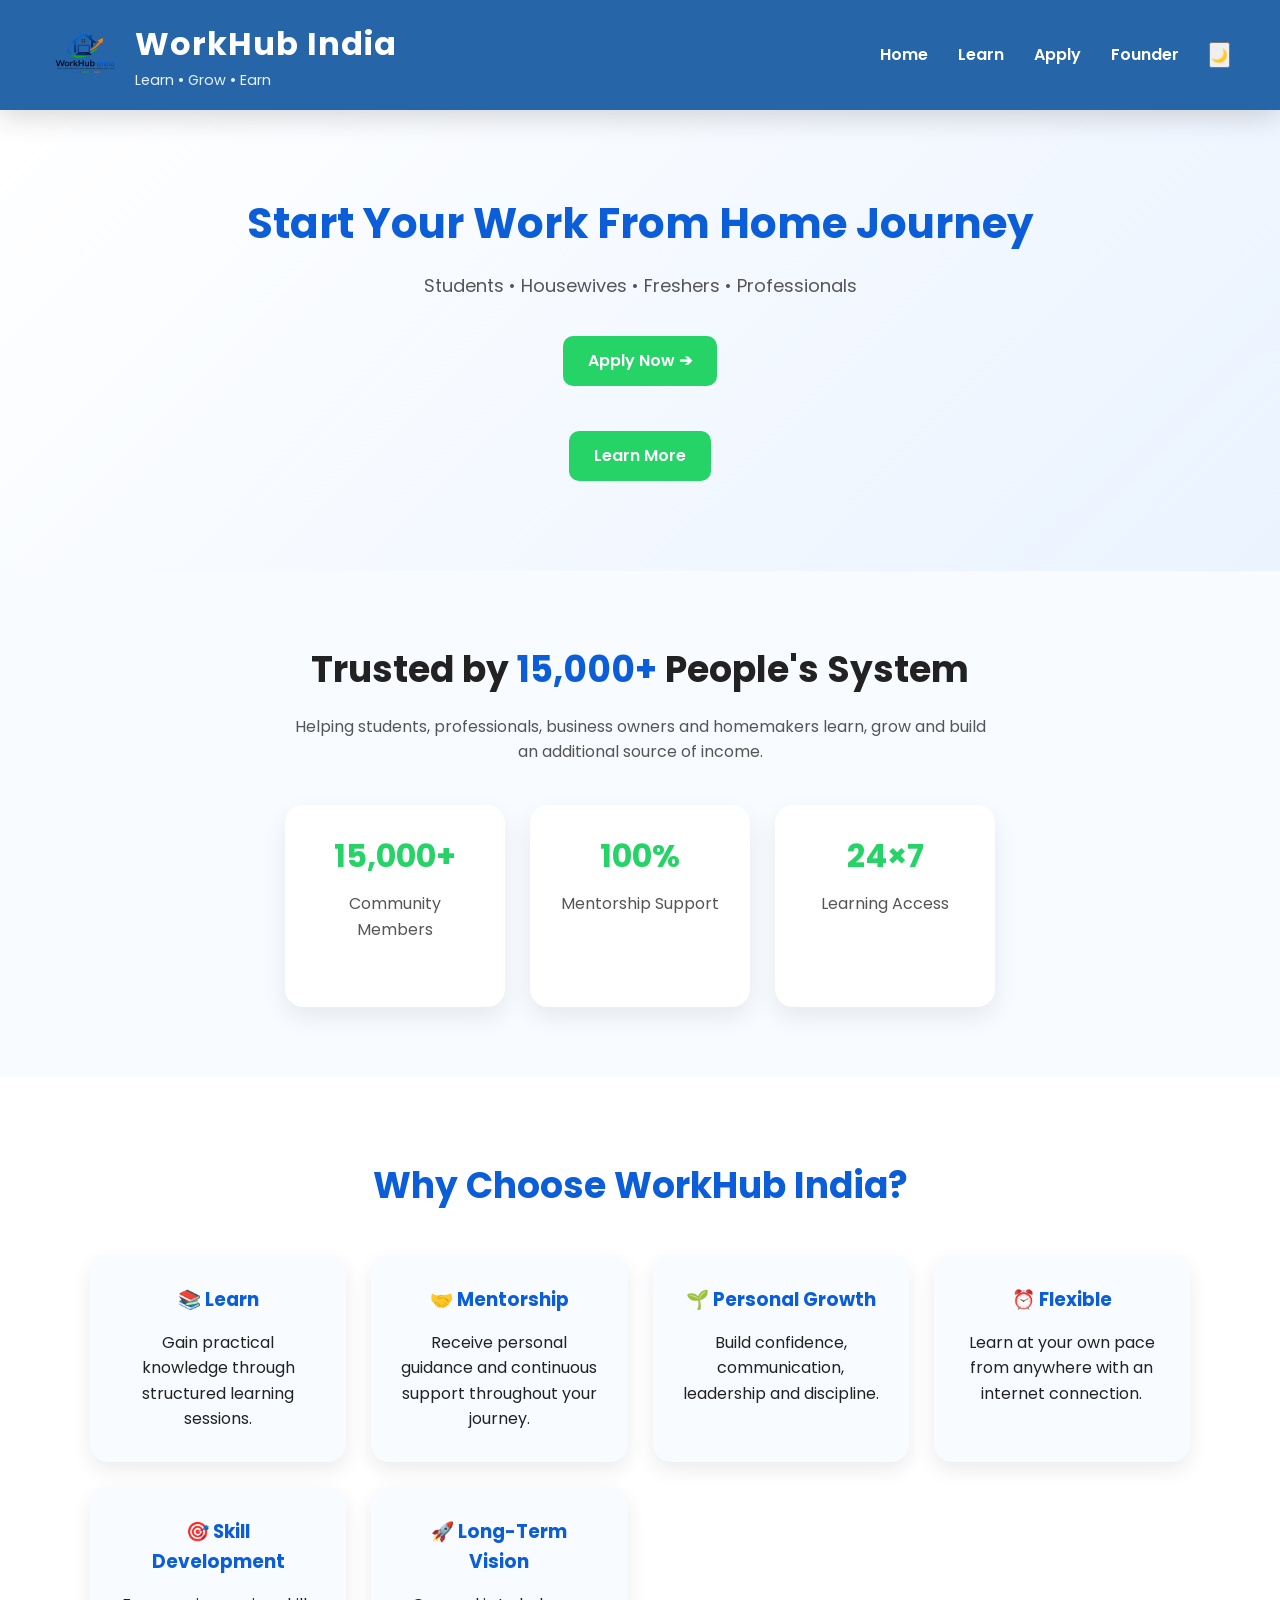
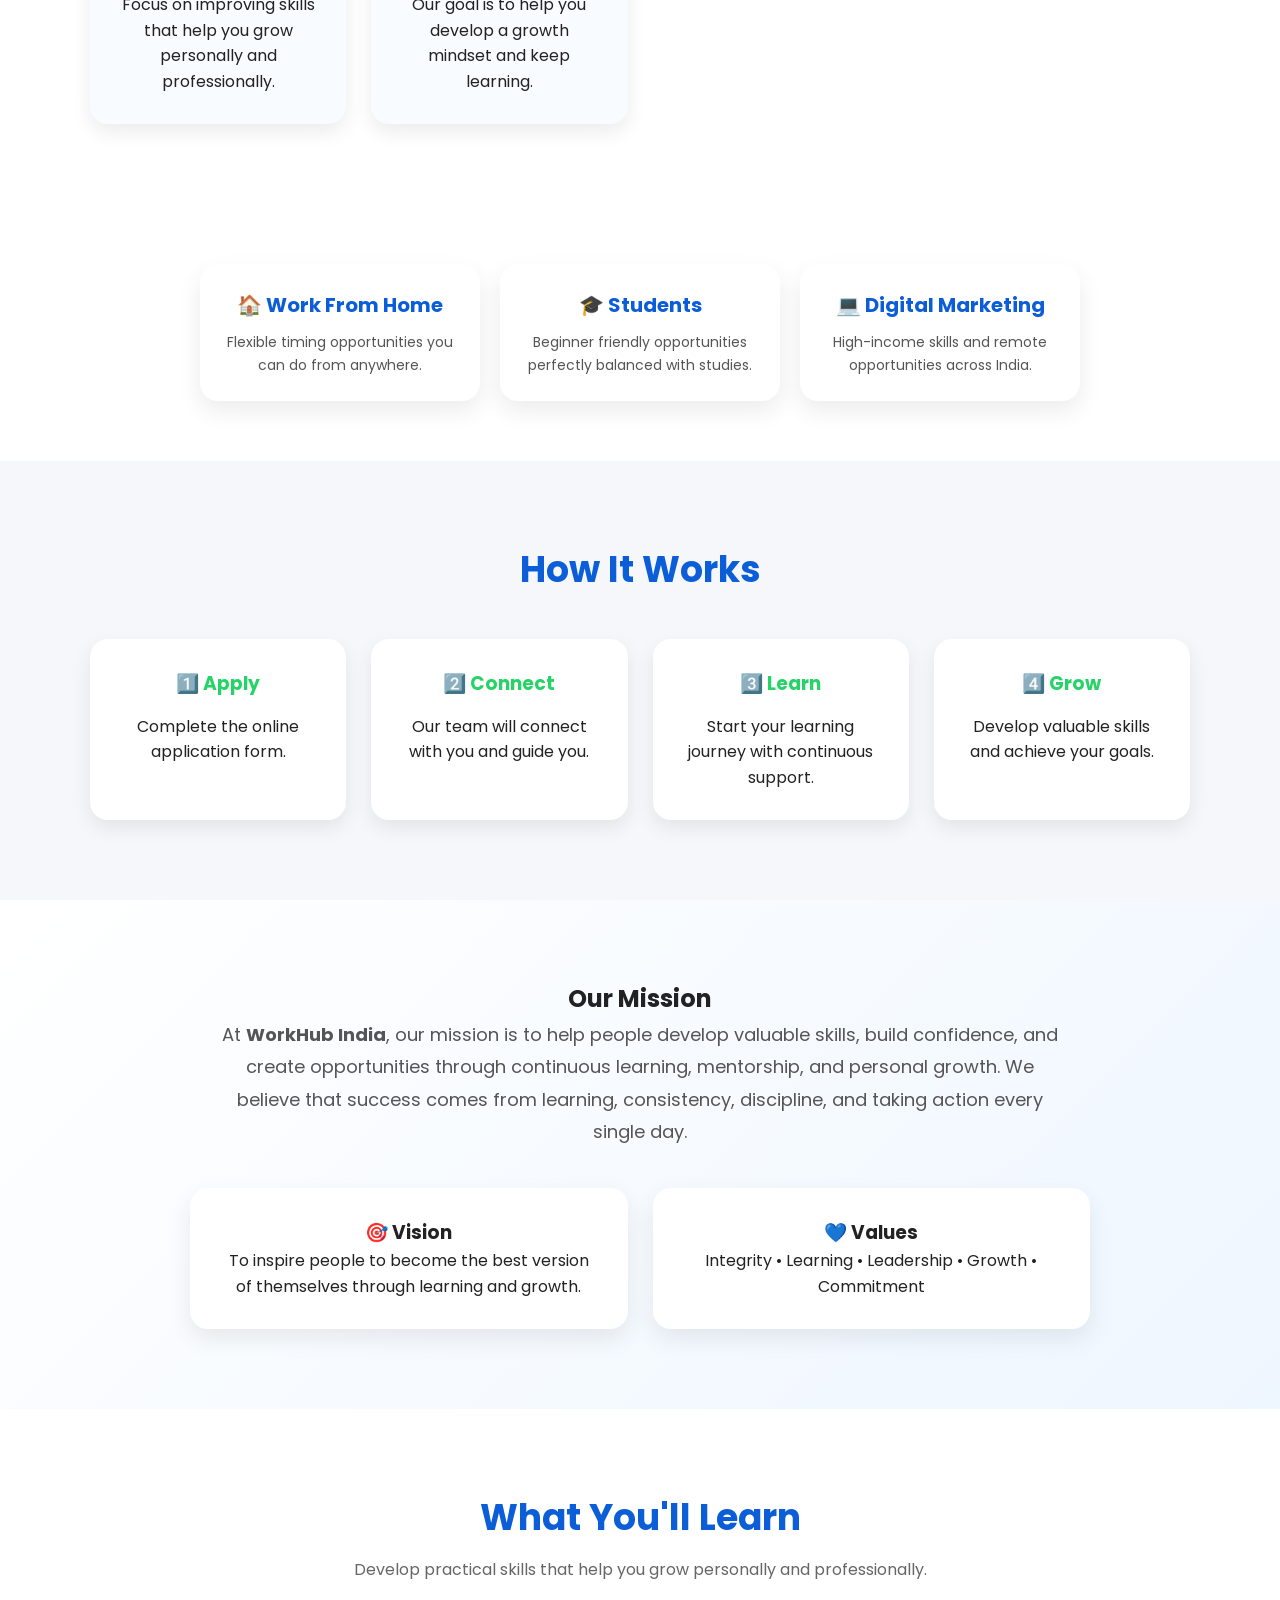
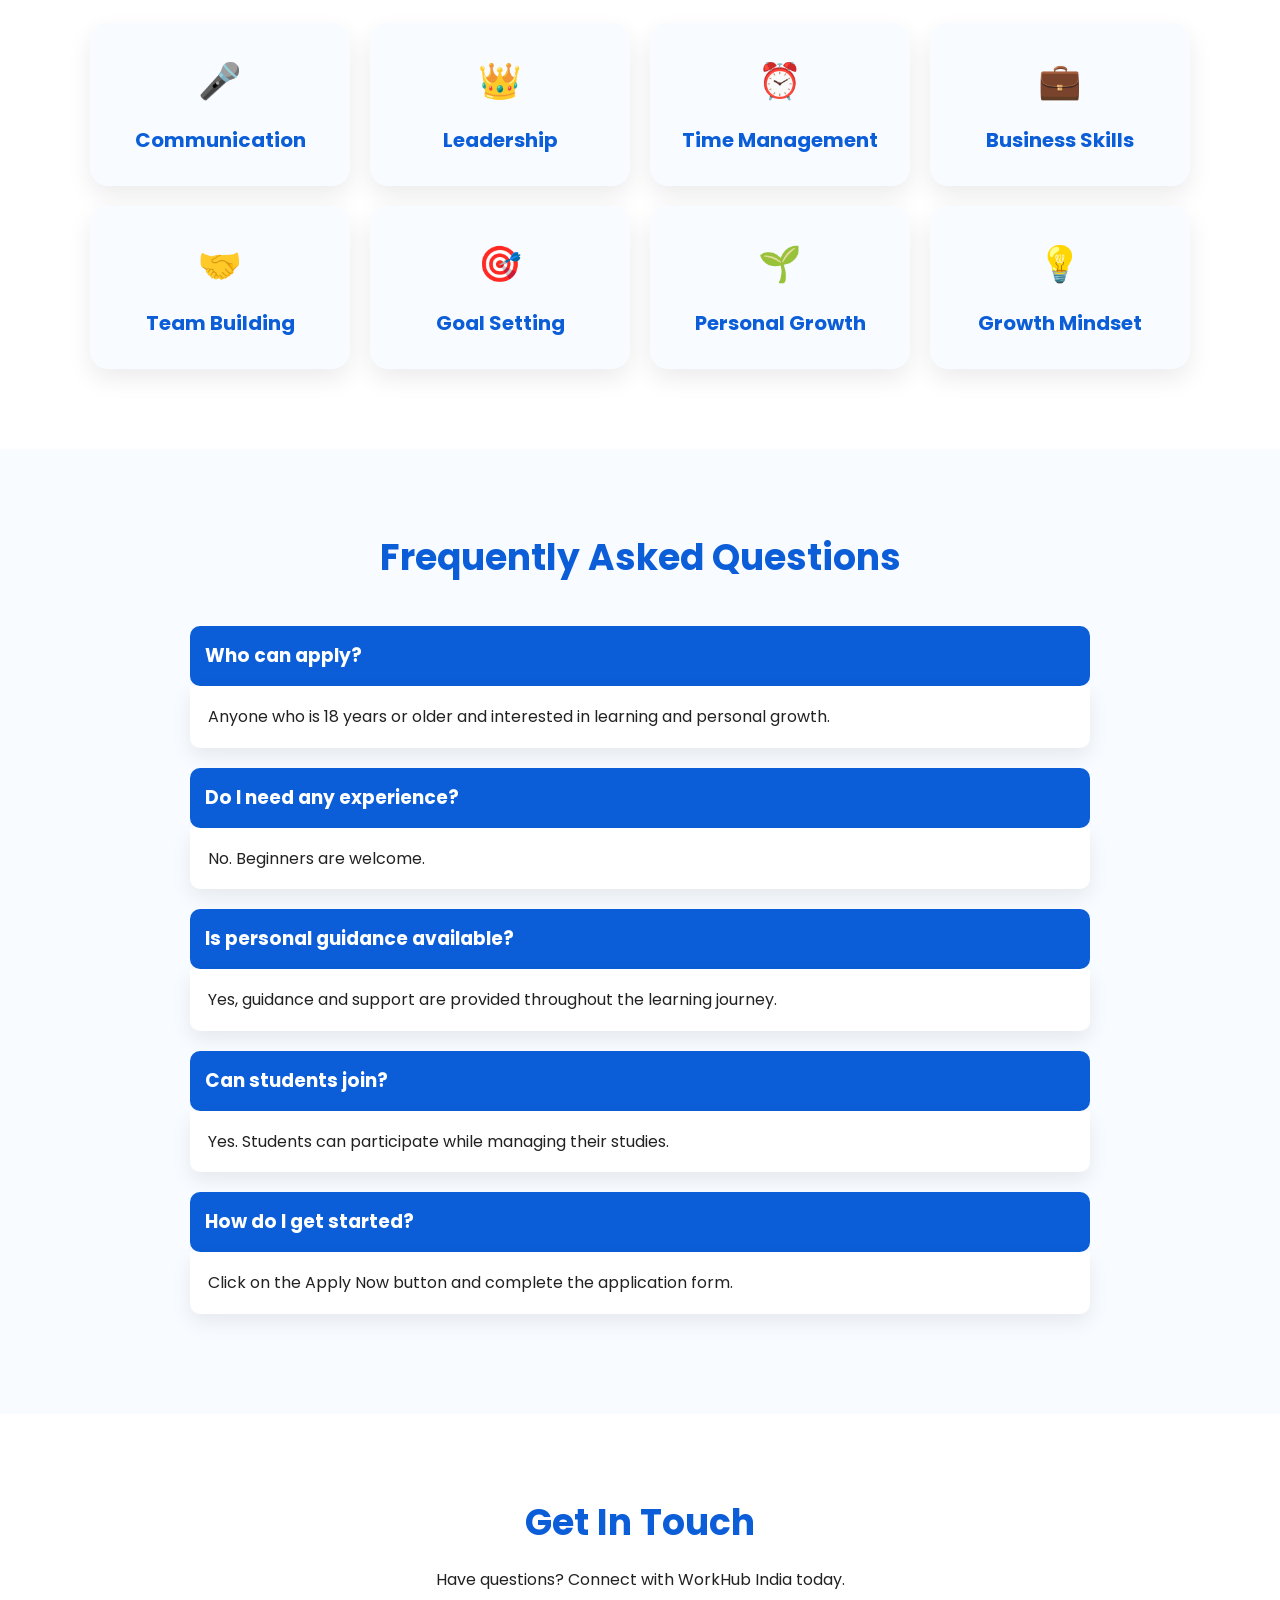
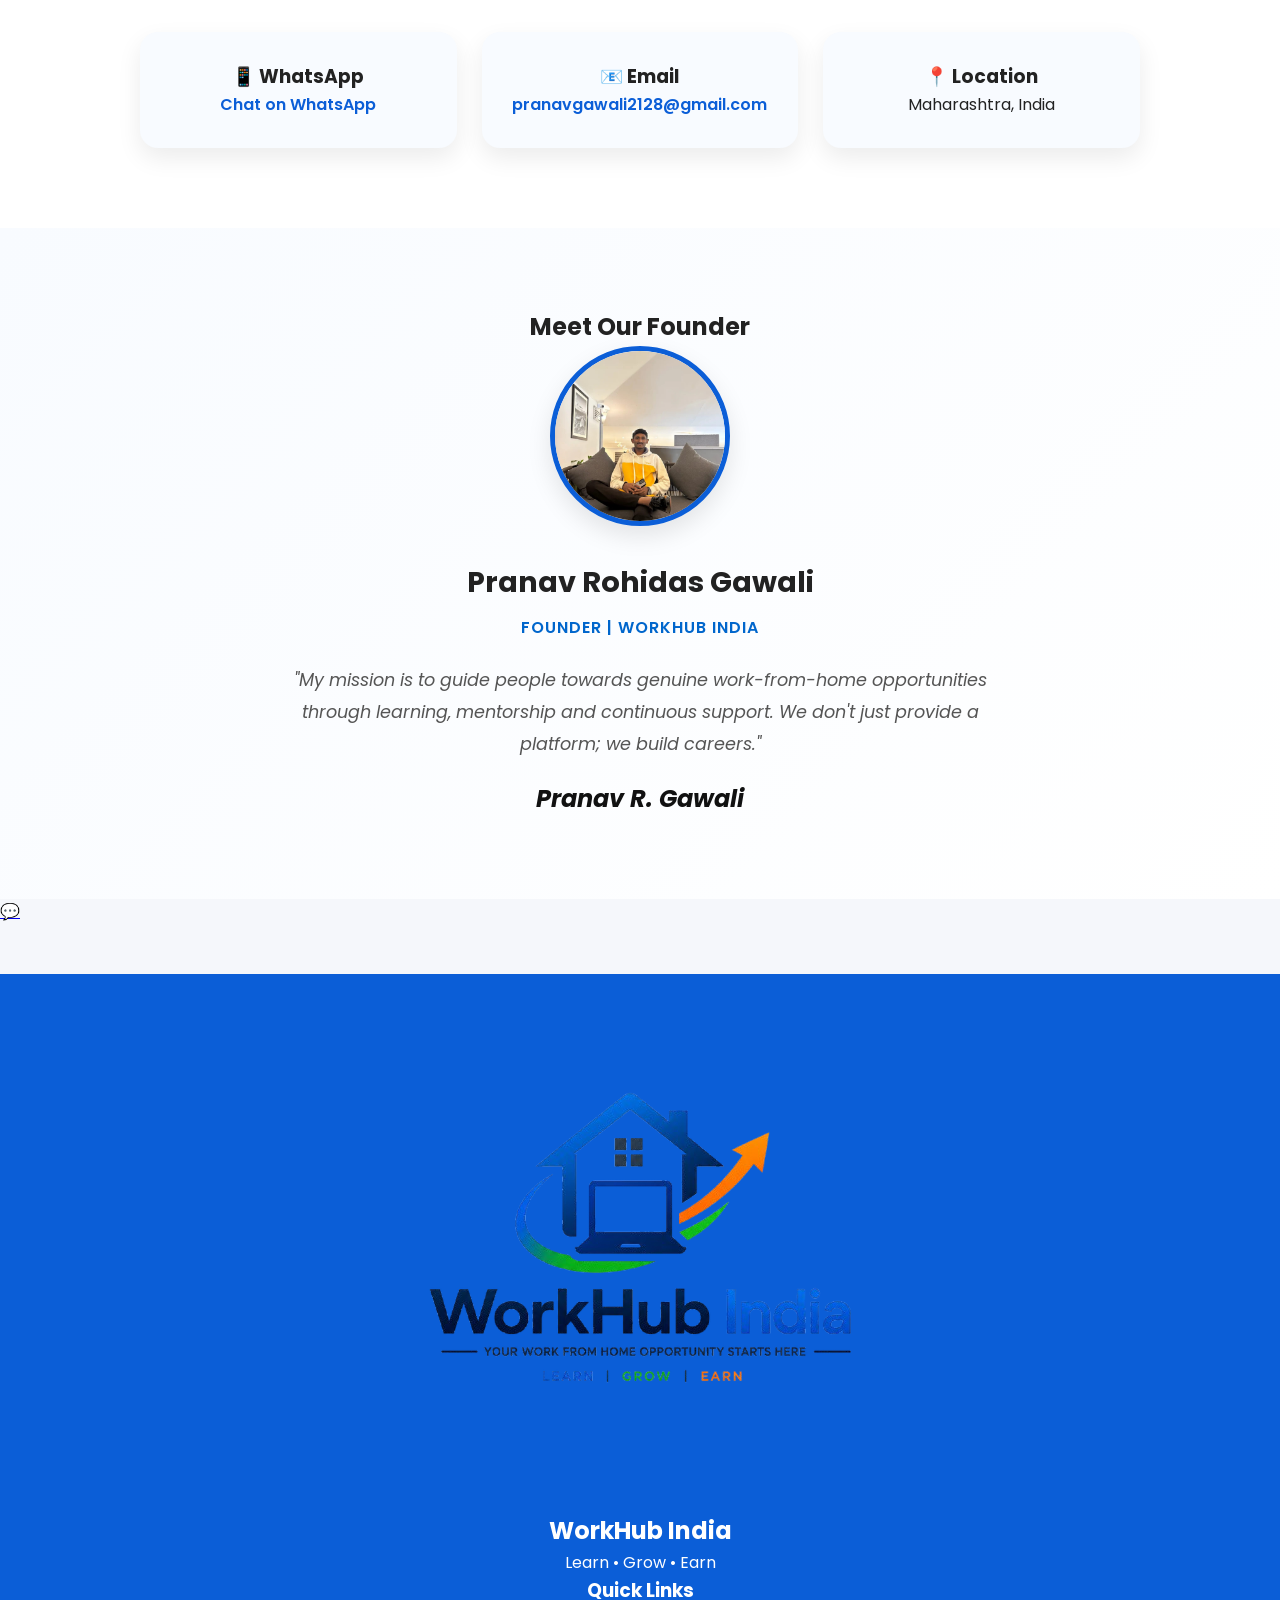
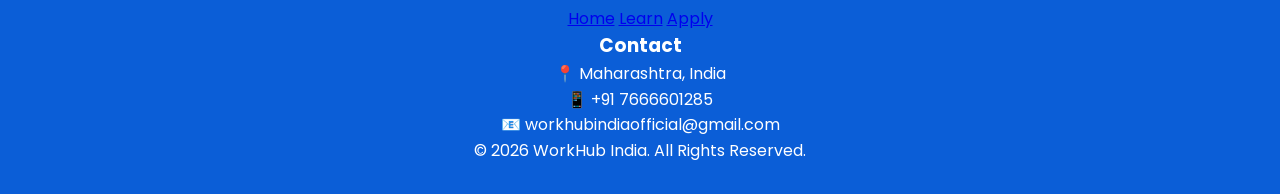
==== commit 51532e8d: "Update index.html Light/Dark Mode" ====
--- a/index.html
+++ b/index.html
@@ -87,6 +87,7 @@
         <a href="learn.html">Learn</a>
         <a href="apply.html">Apply</a>
         <a href="#founder">Founder</a>
+        <button id="themeToggle">🌙</button>
     </nav>
 
 </header>
--- a/style.css
+++ b/style.css
@@ -610,4 +610,45 @@
 text-decoration:none;
 color:#0b5ed7;
 font-weight:600;
+}
+/* BACK TO TOP */
+
+#topBtn{
+
+display:none;
+
+position:fixed;
+
+bottom:30px;
+
+left:30px;
+
+width:55px;
+
+height:55px;
+
+border:none;
+
+border-radius:50%;
+
+background:#25D366;
+
+color:white;
+
+font-size:22px;
+
+cursor:pointer;
+
+box-shadow:0 10px 25px rgba(0,0,0,.25);
+
+z-index:999;
+
+transition:.3s;
+
+}
+
+#topBtn:hover{
+
+transform:scale(1.1);
+
 }
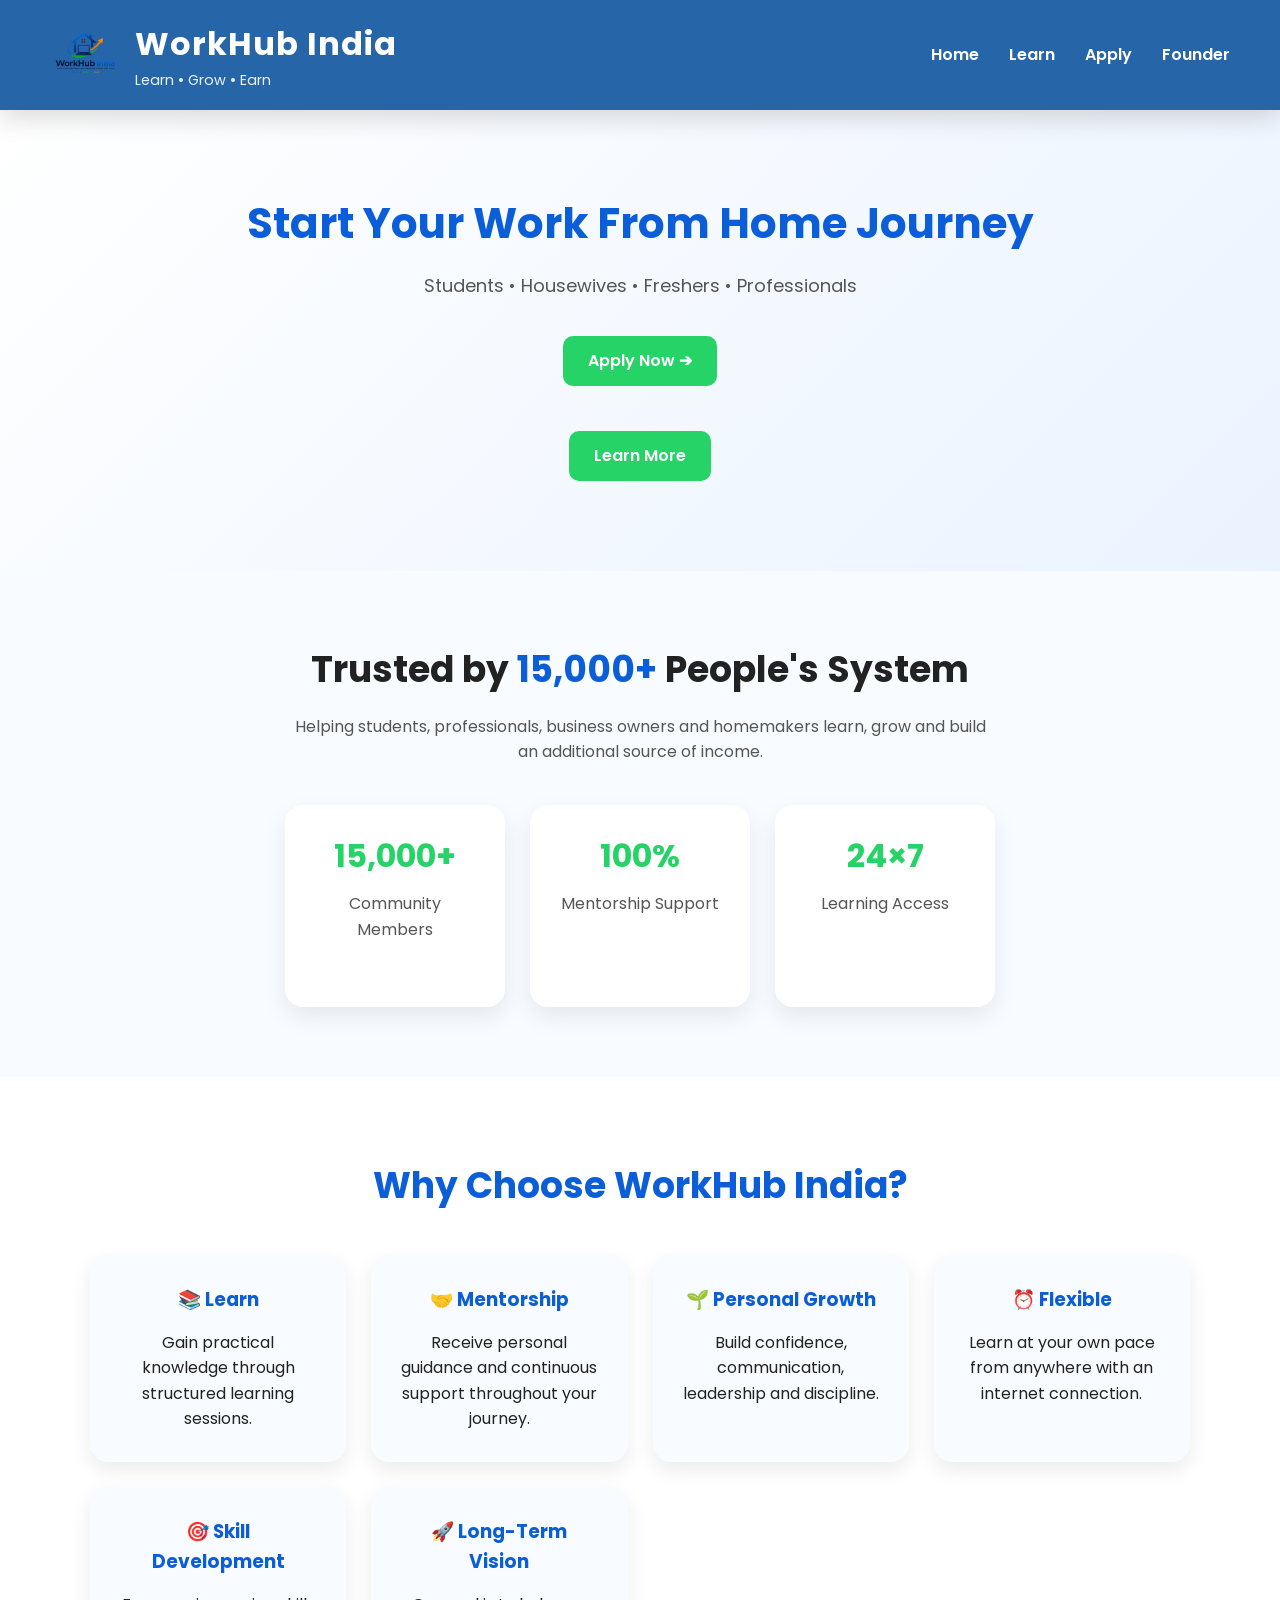
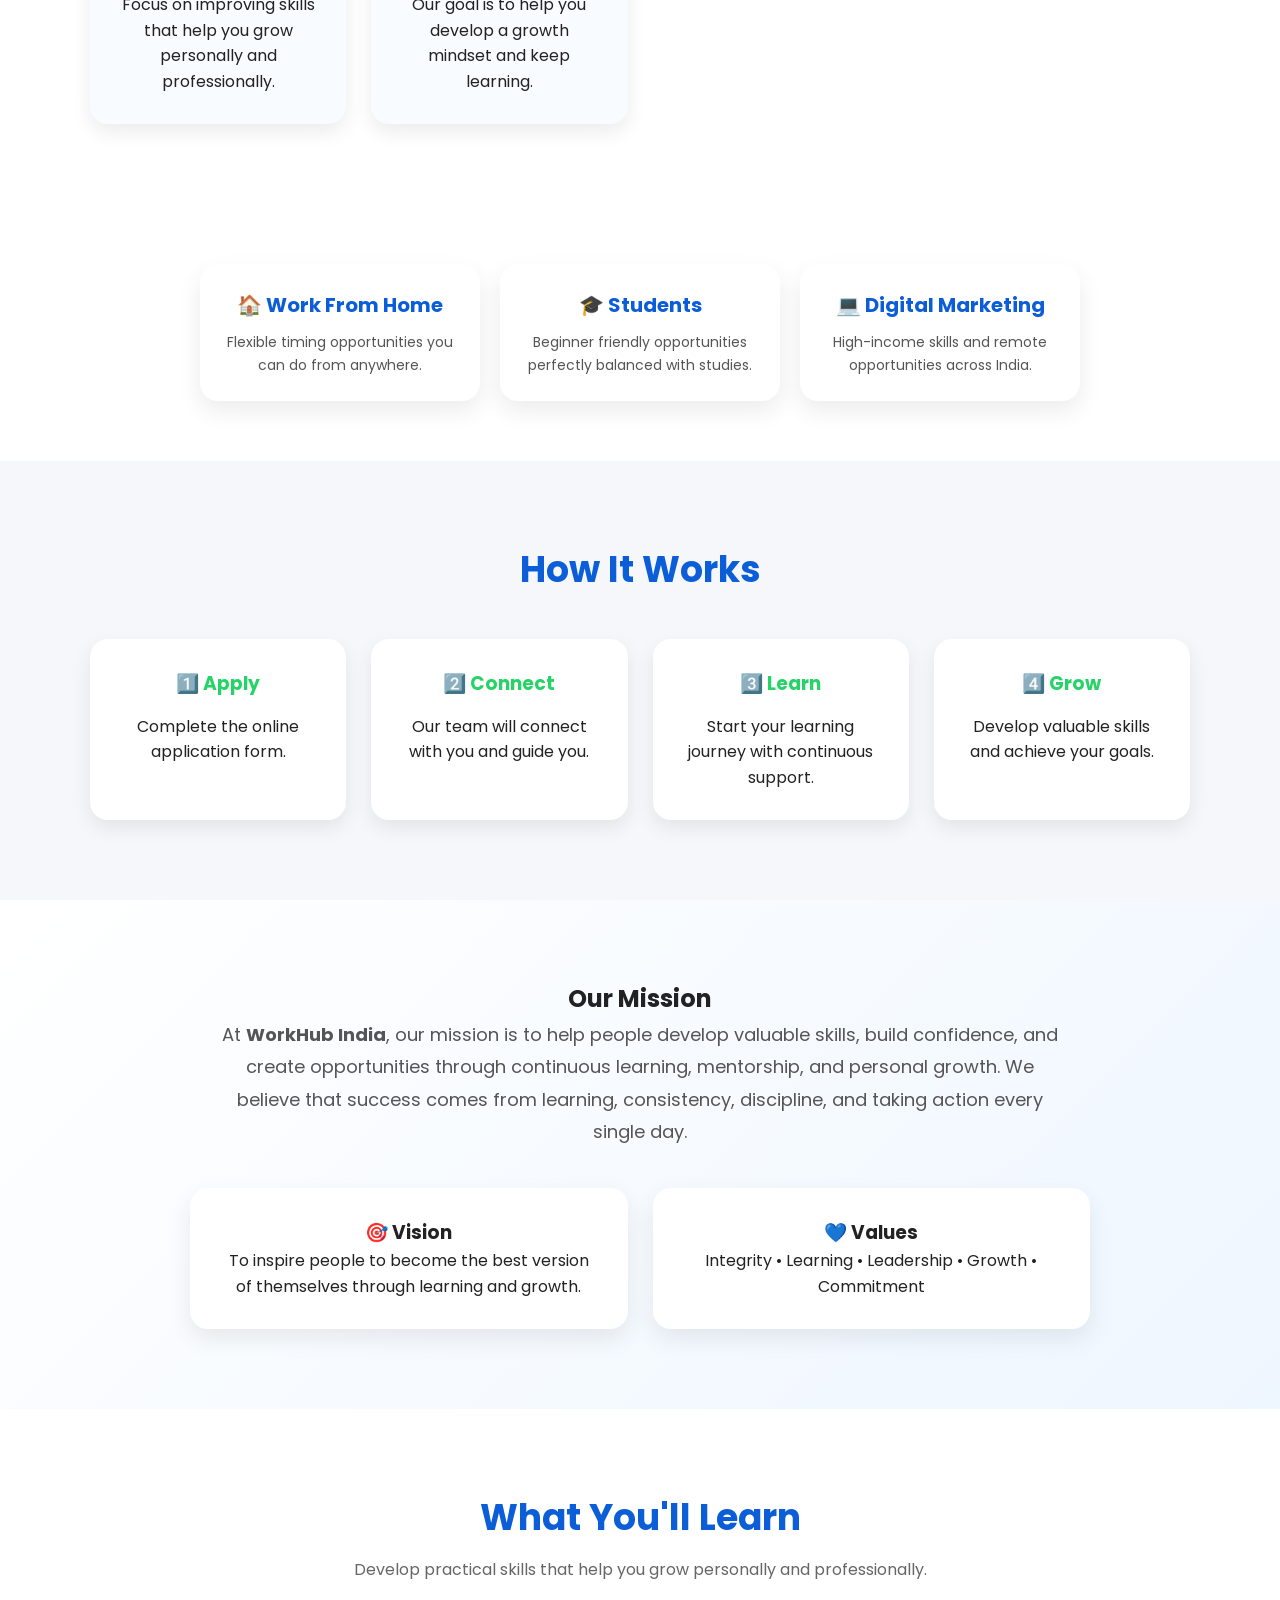
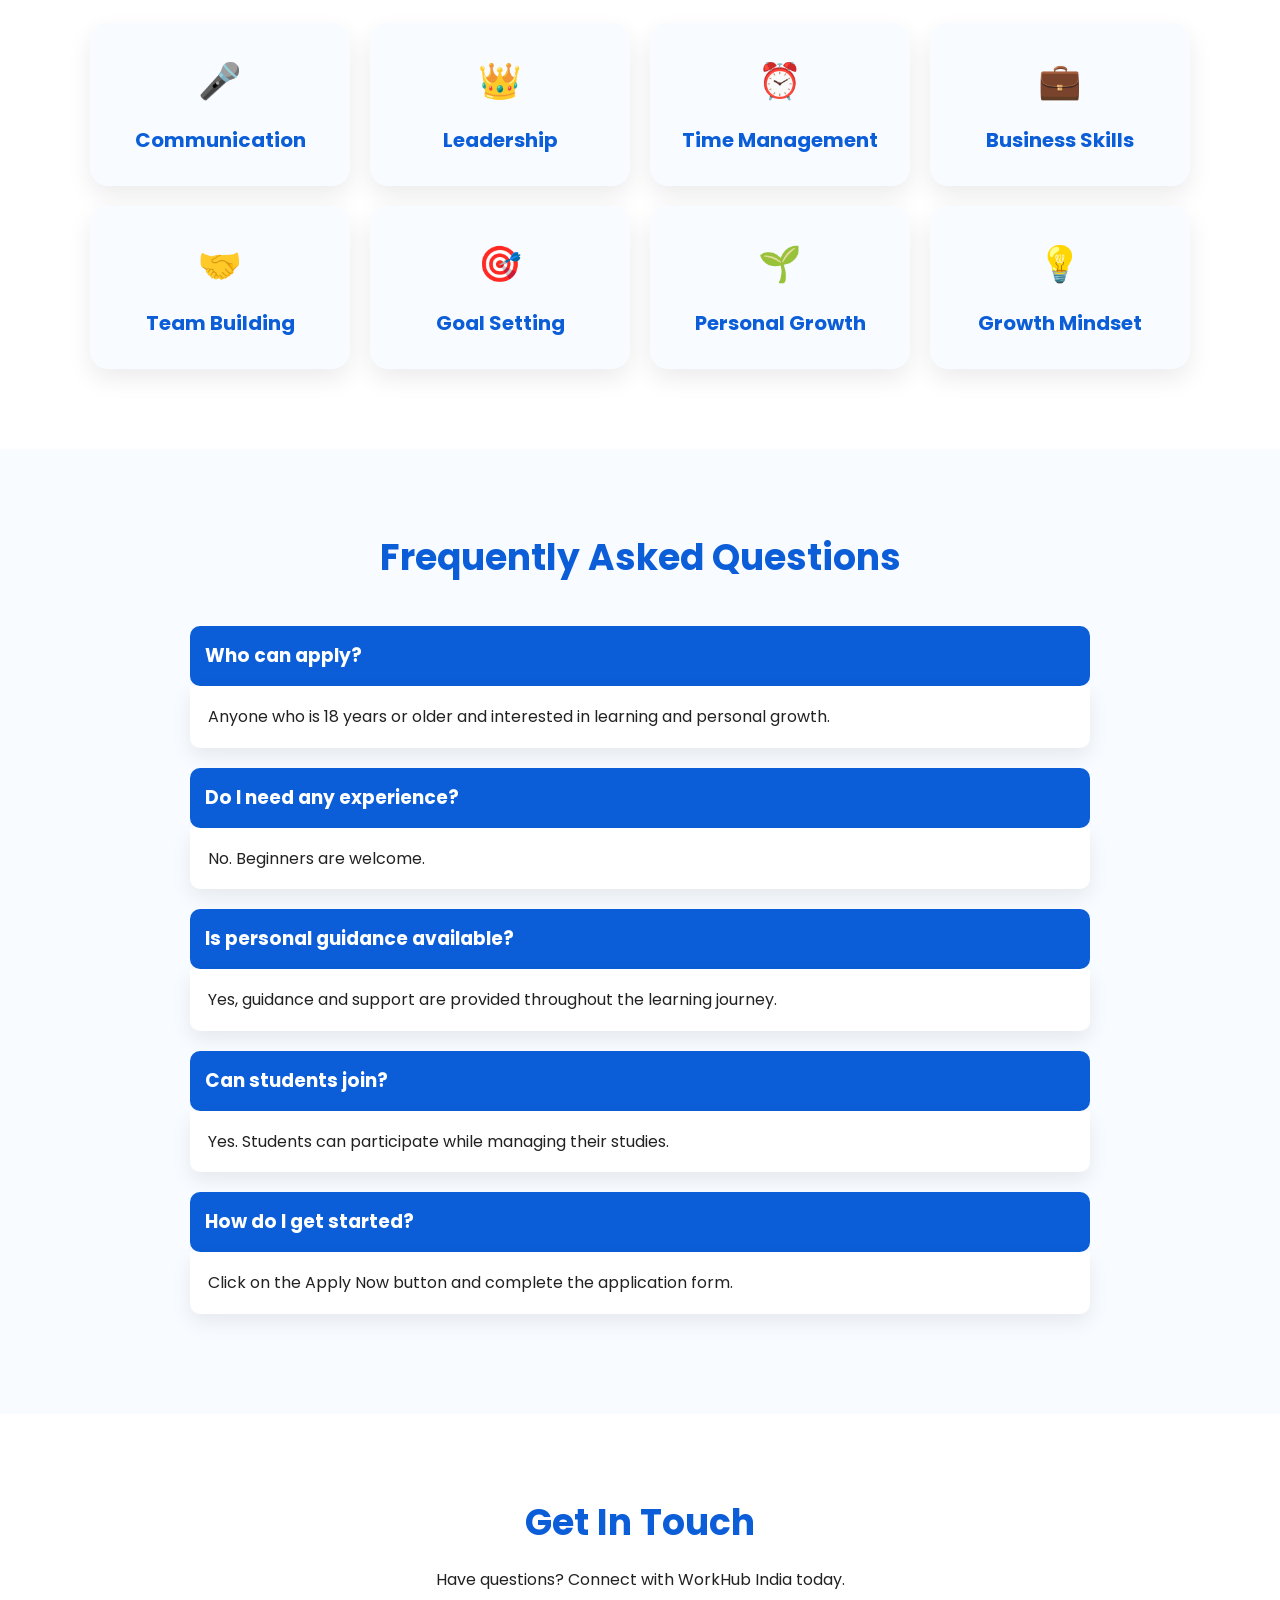
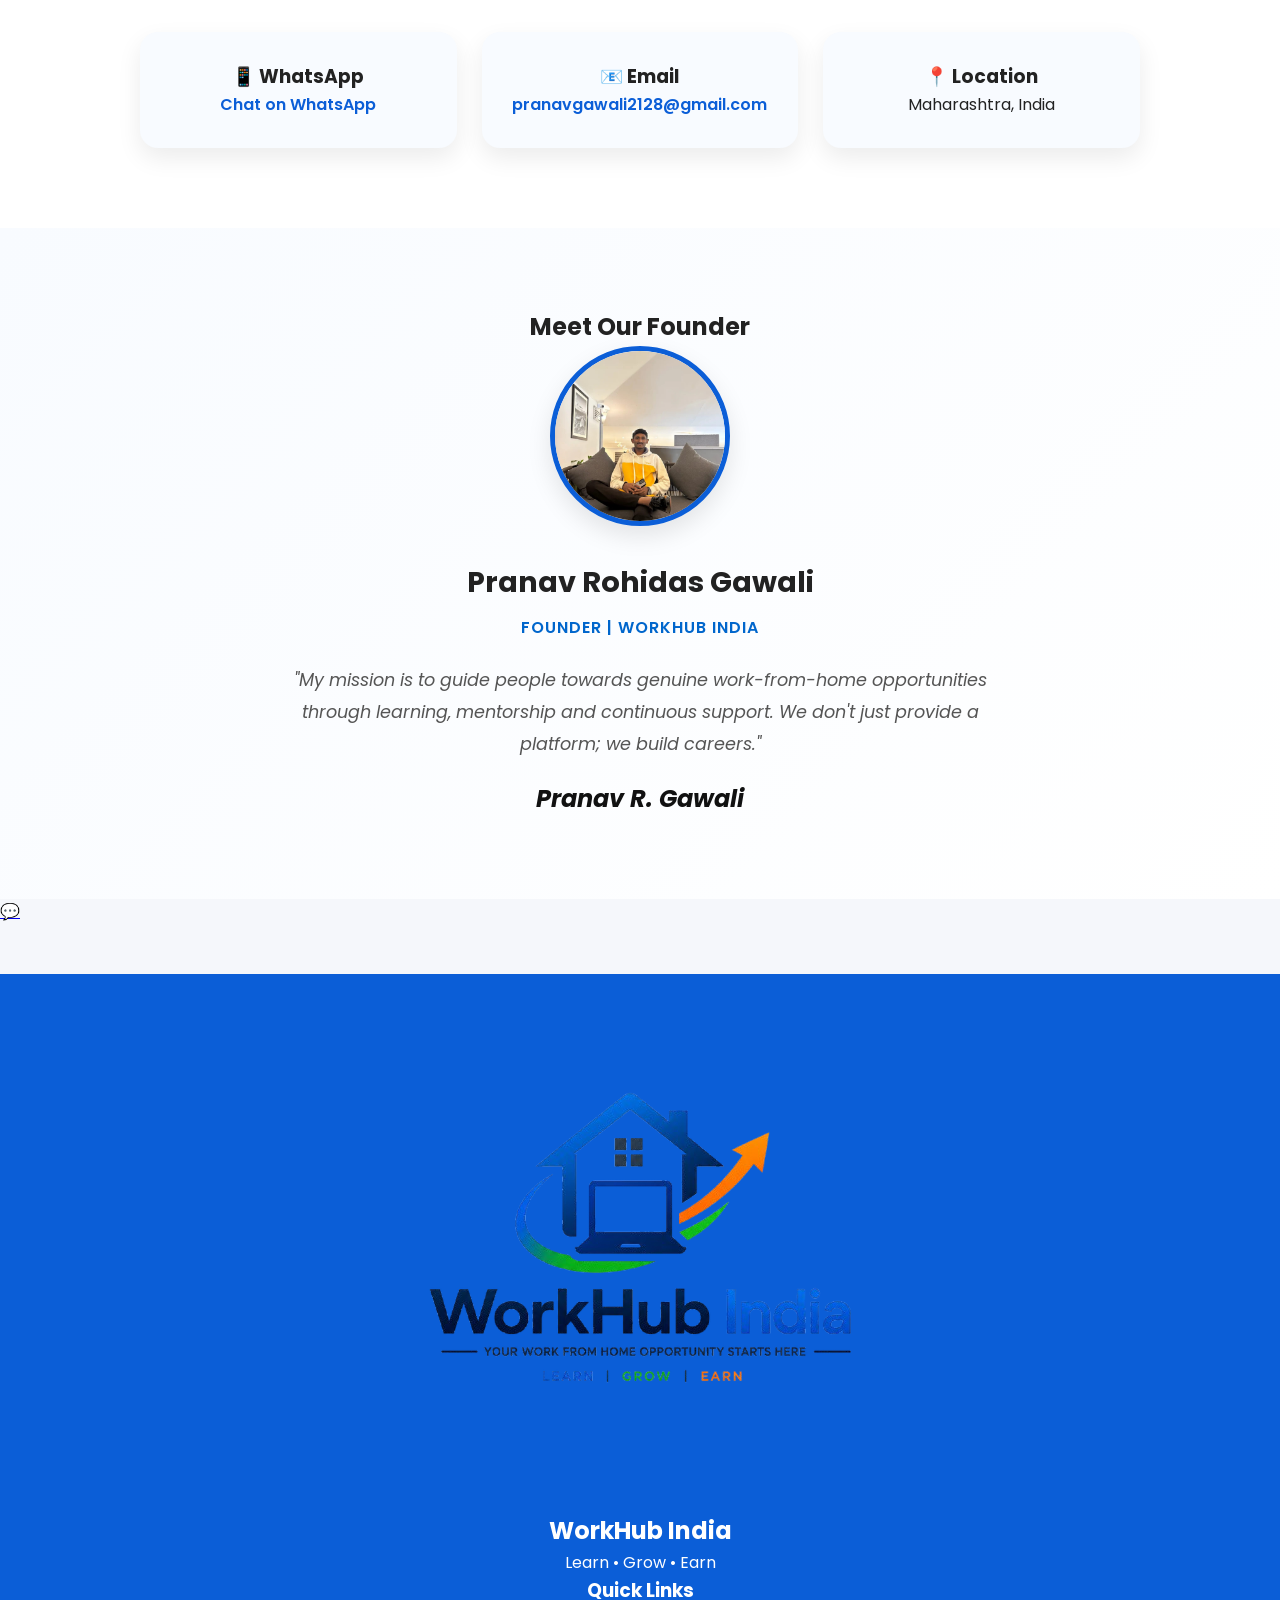
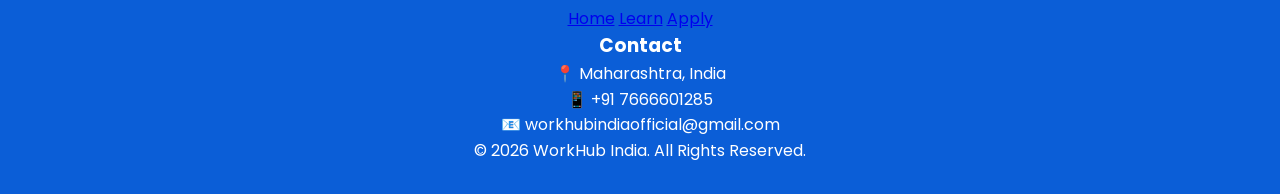
==== commit 54ecf127: "Update index.html" ====
--- a/index.html
+++ b/index.html
@@ -87,8 +87,8 @@
         <a href="learn.html">Learn</a>
         <a href="apply.html">Apply</a>
         <a href="#founder">Founder</a>
-        <button id="themeToggle">🌙</button>
-    </nav>
+        
+     </nav>
 
 </header>
 
--- a/style.css
+++ b/style.css
@@ -651,4 +651,4 @@
 
 transform:scale(1.1);
 
-}+}
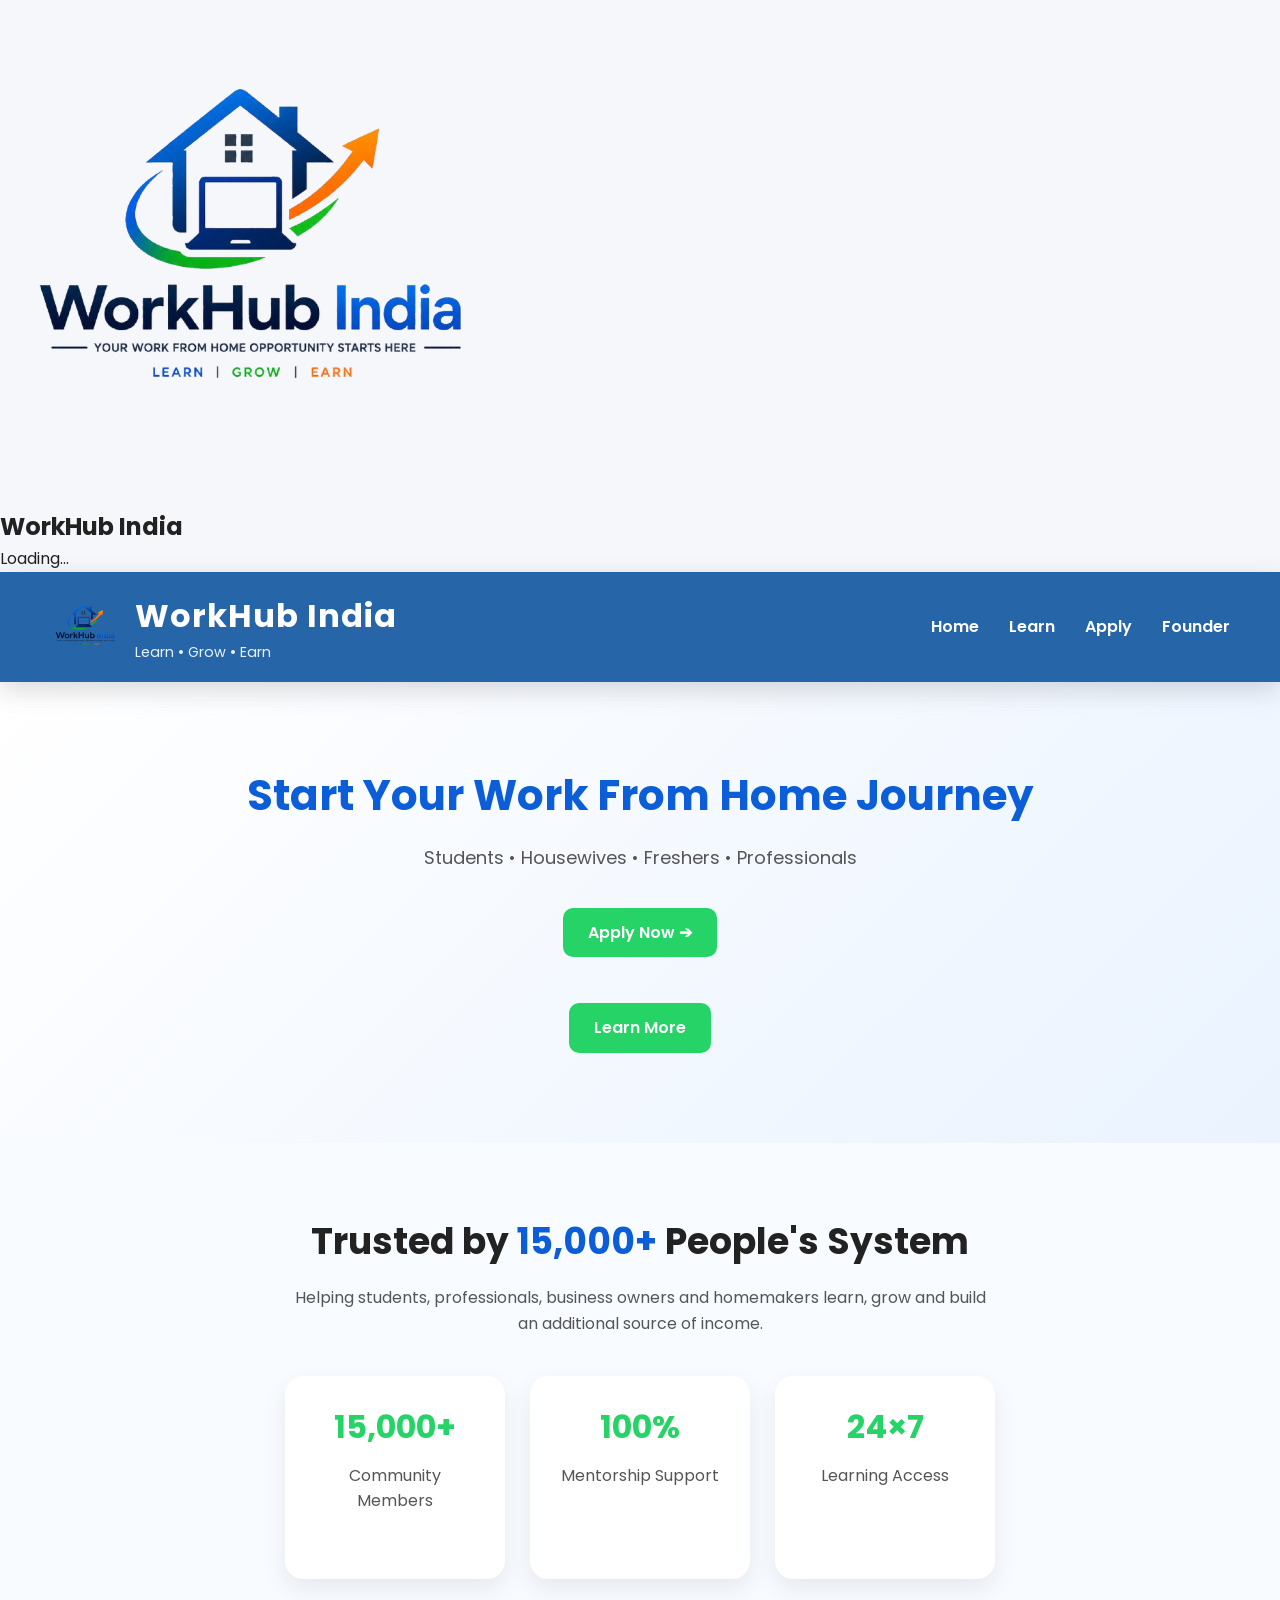
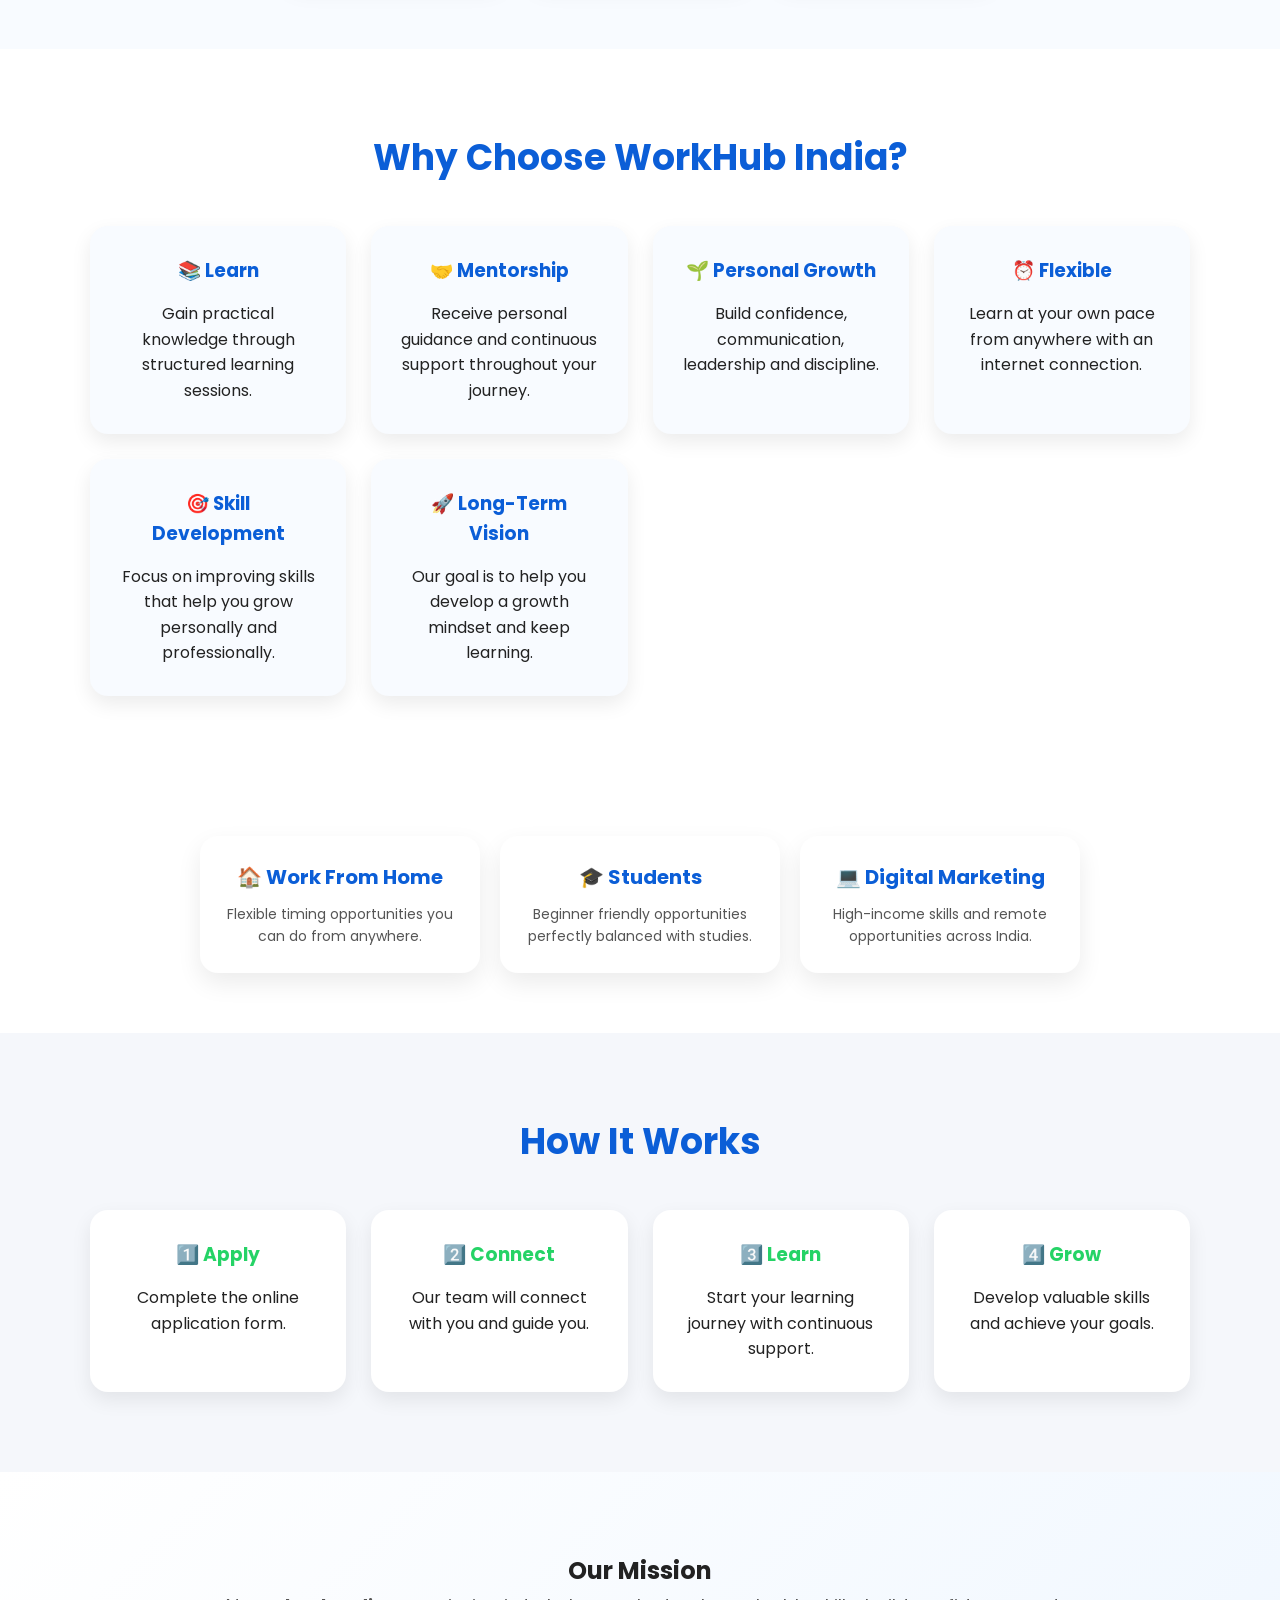
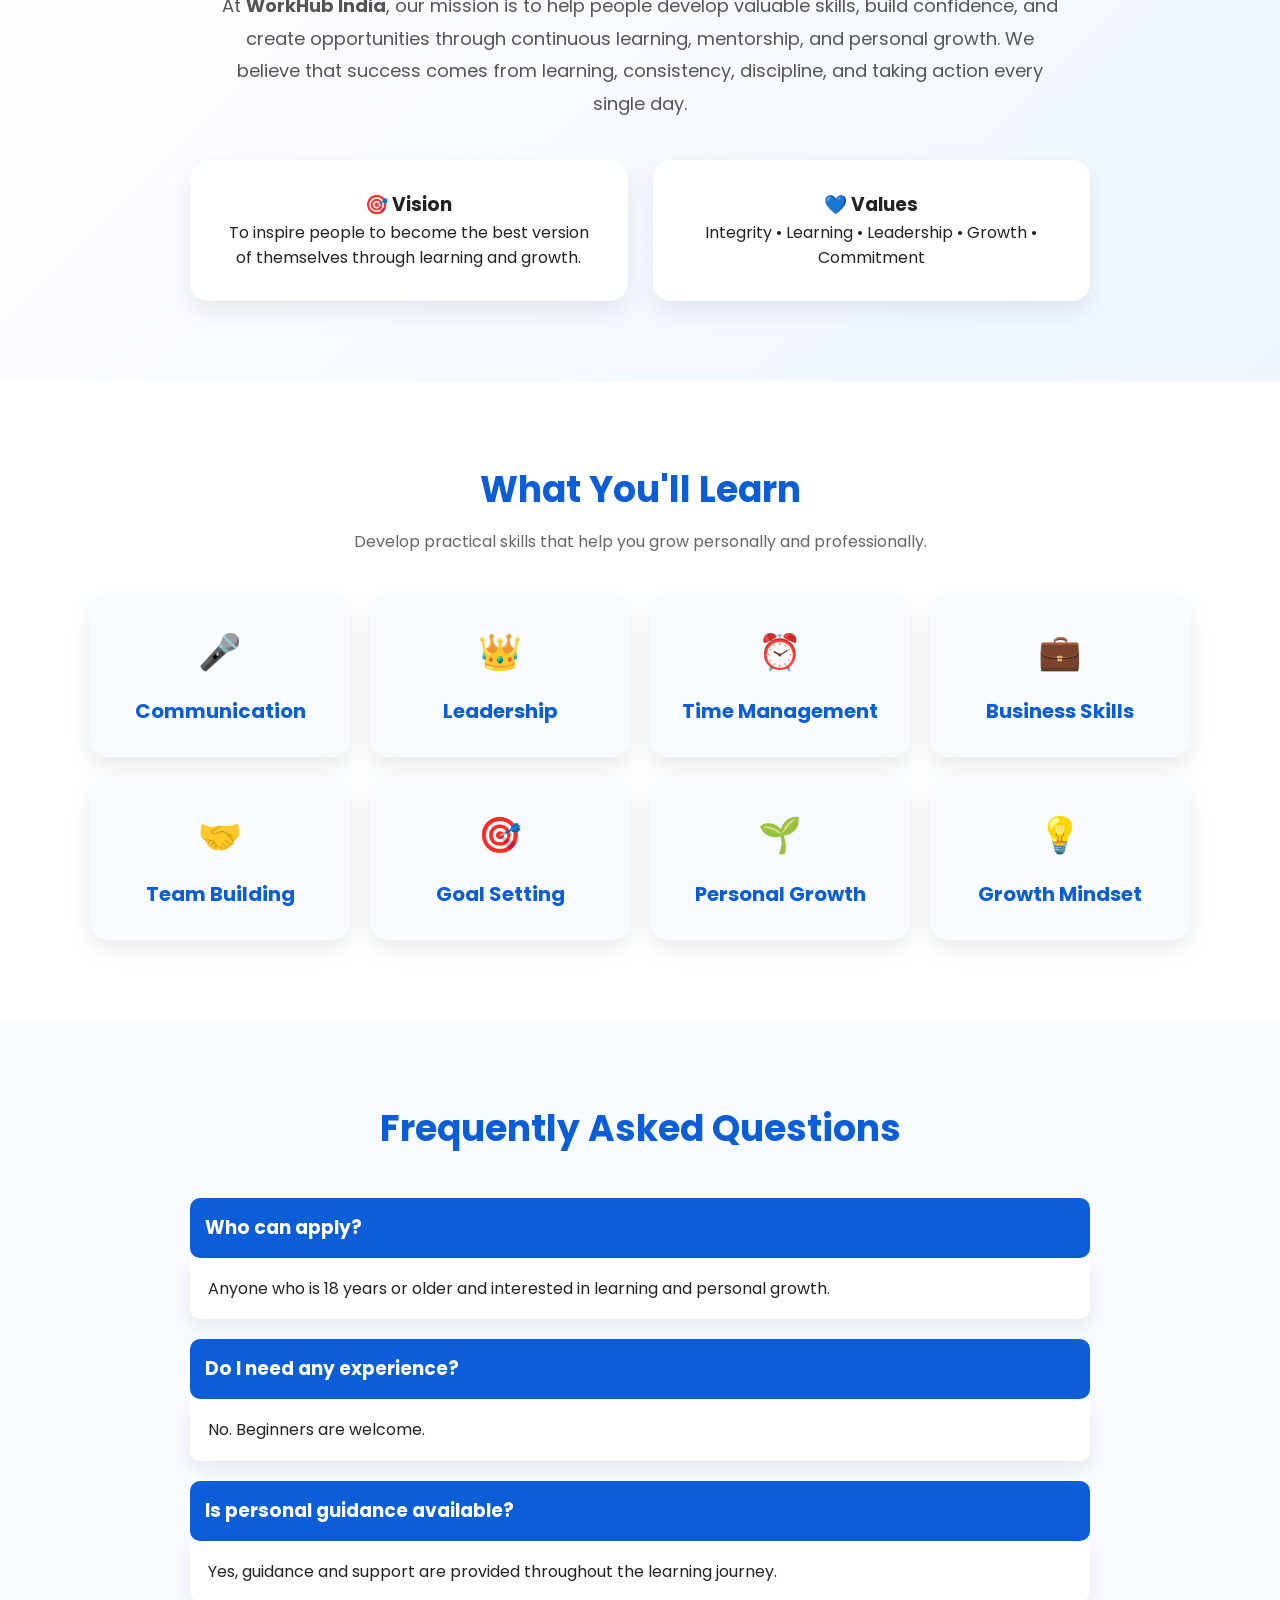
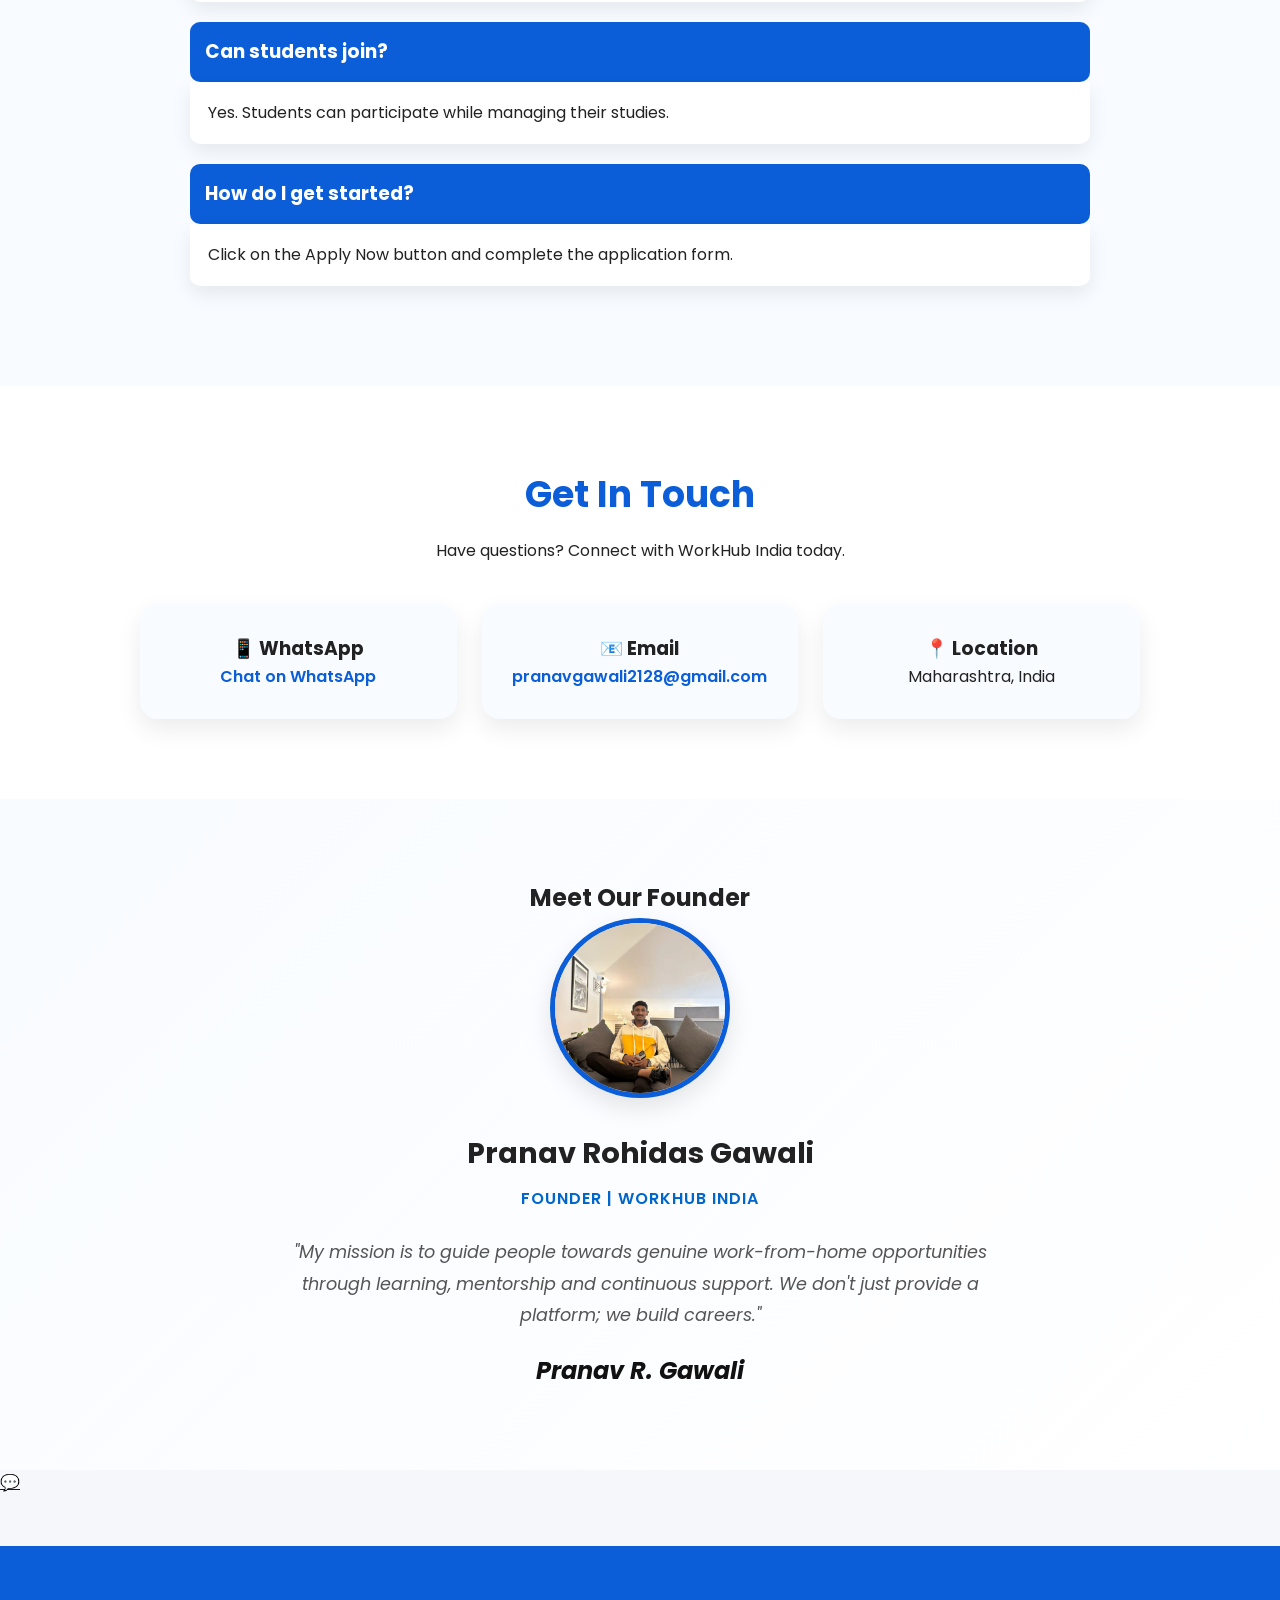
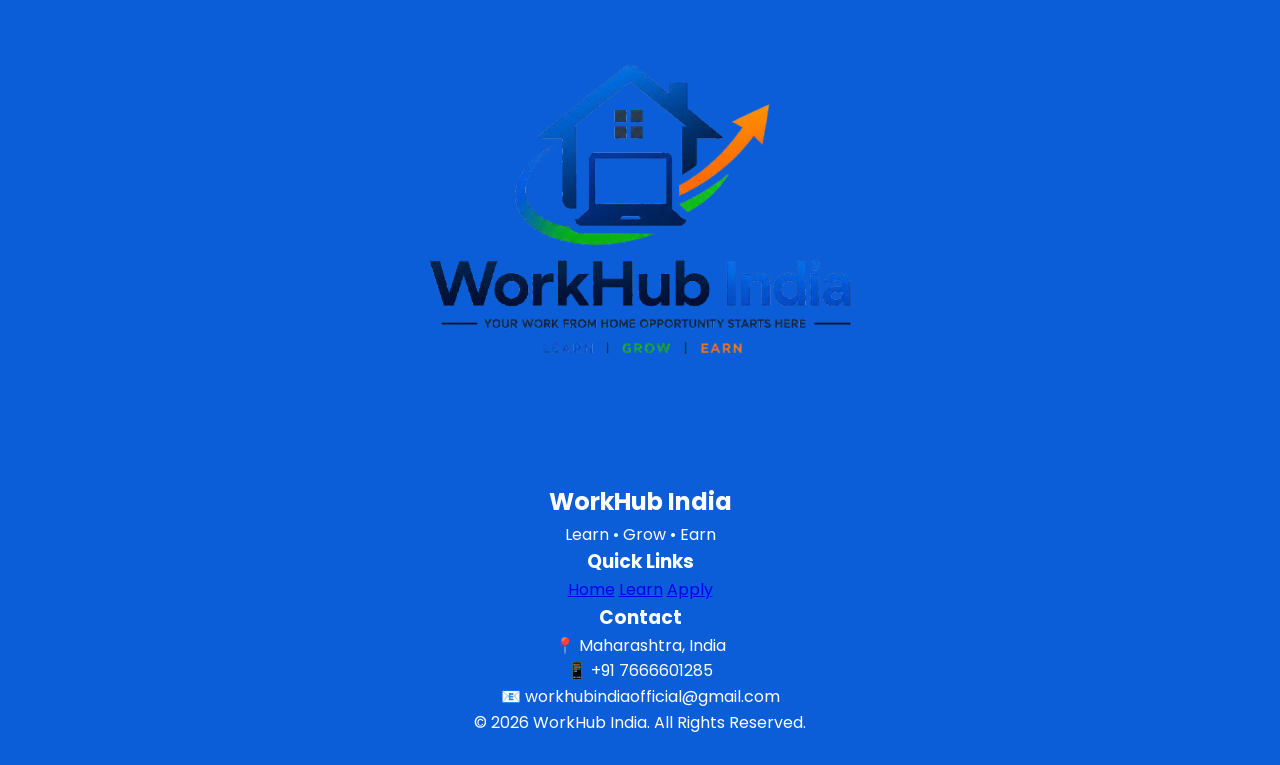
==== commit 5342c54d: "Update index.html Loading" ====
--- a/index.html
+++ b/index.html
@@ -70,7 +70,17 @@
 </head>
 
 <body>
-
+<div id="loader">
+
+<img src="logo.png" alt="WorkHub India Logo">
+
+<h2>WorkHub India</h2>
+
+<p>Loading...</p>
+
+<div class="loader-circle"></div>
+
+</div>
   <!-- HEADER -->
 <header class="navbar">
 
--- a/style.css
+++ b/style.css
@@ -196,7 +196,9 @@
 box-shadow:0 10px 30px rgba(0,0,0,0.08);
 }
 
-input, select{
+input,
+select,
+textarea{
 width:100%;
 padding:12px;
 margin-top:5px;
@@ -652,3 +654,123 @@
 transform:scale(1.1);
 
 }
+.reveal{
+opacity:0;
+transform:translateY(60px);
+transition:all .8s ease;
+}
+
+.reveal.active{
+opacity:1;
+transform:translateY(0);
+}
+/* =========================
+   RESPONSIVE DESIGN
+========================= */
+
+@media (max-width:768px){
+
+.navbar{
+flex-direction:column;
+padding:15px;
+text-align:center;
+}
+
+.brand{
+flex-direction:column;
+}
+
+nav{
+flex-direction:column;
+gap:15px;
+margin-top:15px;
+}
+
+.hero h1,
+.hero h2,
+.learn-hero h1{
+font-size:30px;
+}
+
+.hero p,
+.learn-hero p{
+font-size:16px;
+padding:0 15px;
+}
+
+.cards{
+flex-direction:column;
+align-items:center;
+}
+
+.card{
+width:95%;
+}
+
+.founder-photo{
+width:150px;
+height:150px;
+}
+
+.apply-form{
+width:95%;
+margin:20px auto;
+padding:20px;
+}
+
+.btn-primary,
+.btn-secondary{
+width:100%;
+margin:8px 0;
+text-align:center;
+}
+
+footer{
+padding:25px 15px;
+}
+
+.logo-image{
+width:60px;
+}
+
+}
+.about{
+max-width:900px;
+margin:auto;
+padding:70px 20px;
+text-align:center;
+}
+
+.about h2{
+font-size:42px;
+color:#0b5ed7;
+margin-bottom:20px;
+}
+
+.about p{
+font-size:18px;
+color:#555;
+line-height:1.8;
+}
+
+.final-section,
+.cta-section{
+text-align:center;
+padding:80px 20px;
+}
+
+.final-section{
+max-width:1000px;
+margin:50px auto;
+background:#fff;
+border-radius:20px;
+box-shadow:0 10px 30px rgba(0,0,0,.08);
+}
+
+.founder-photo{
+transition:.4s;
+}
+
+.founder-photo:hover{
+transform:scale(1.05);
+}
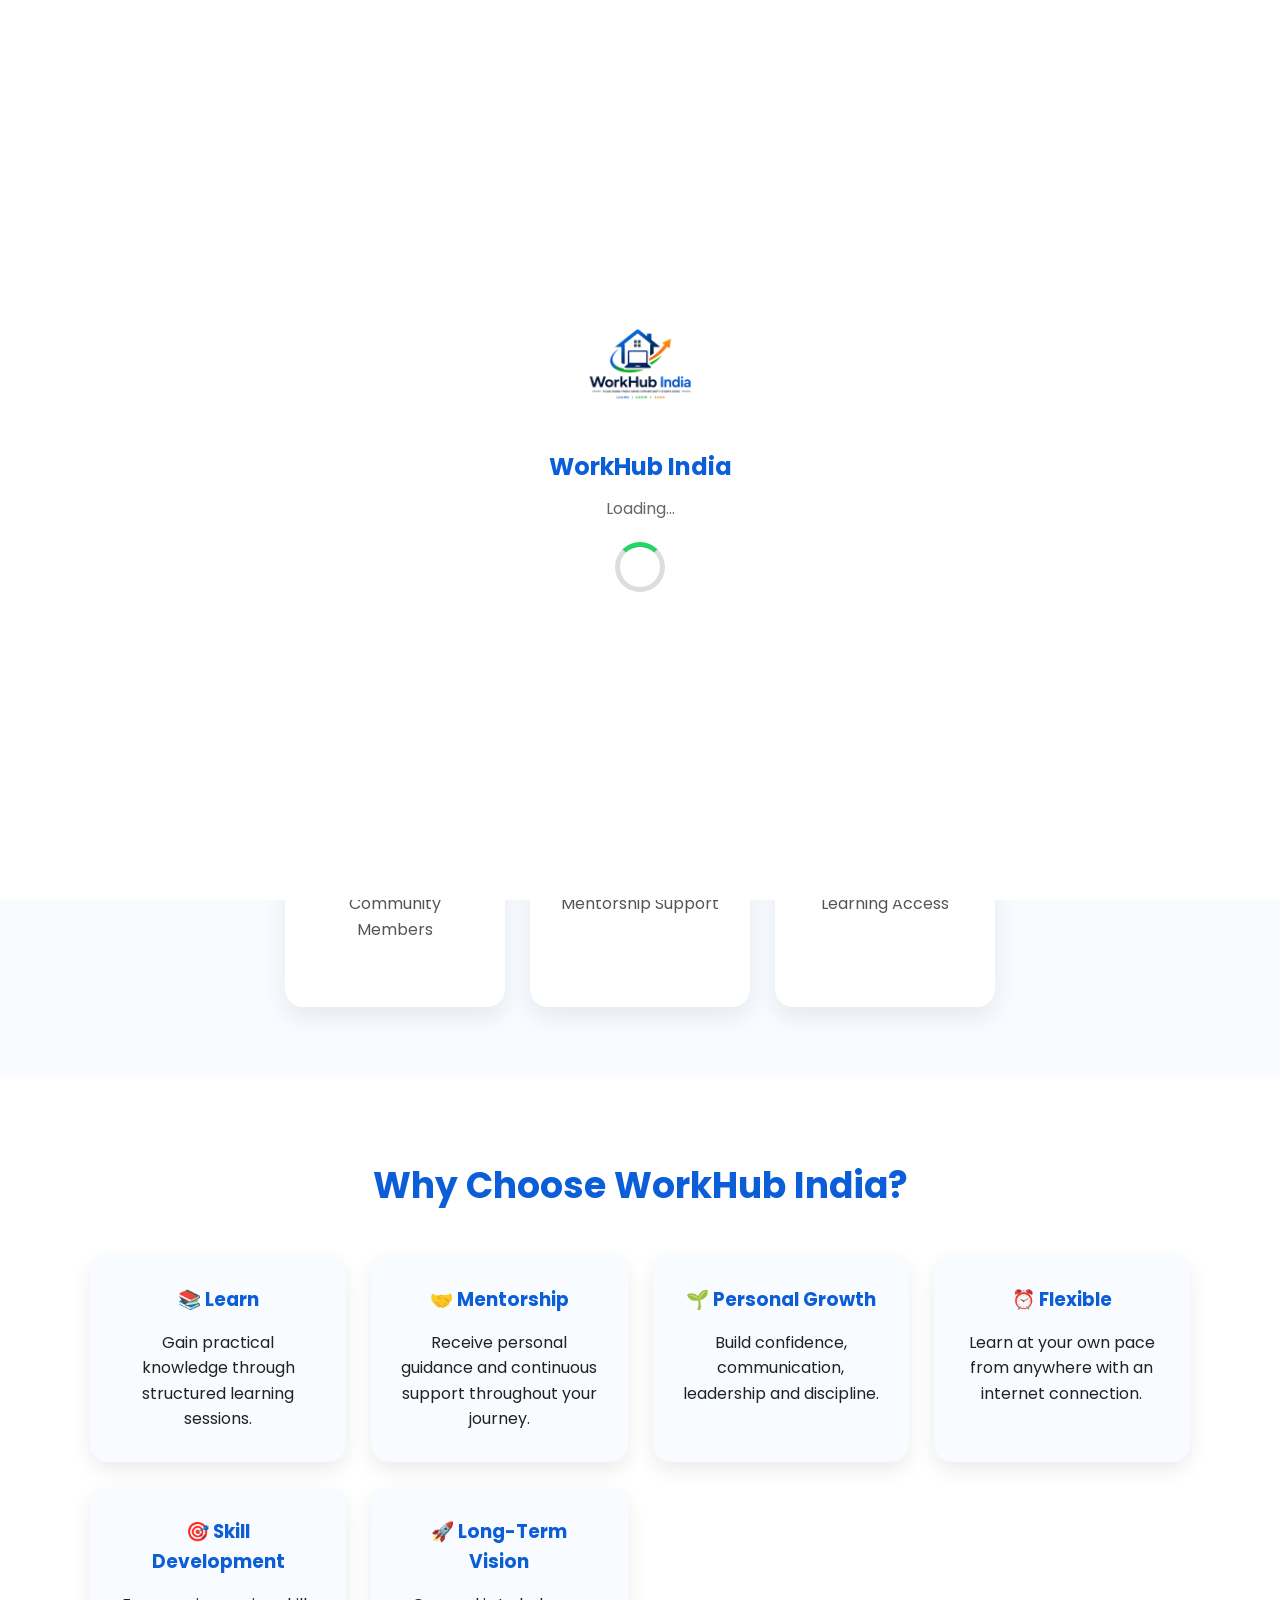
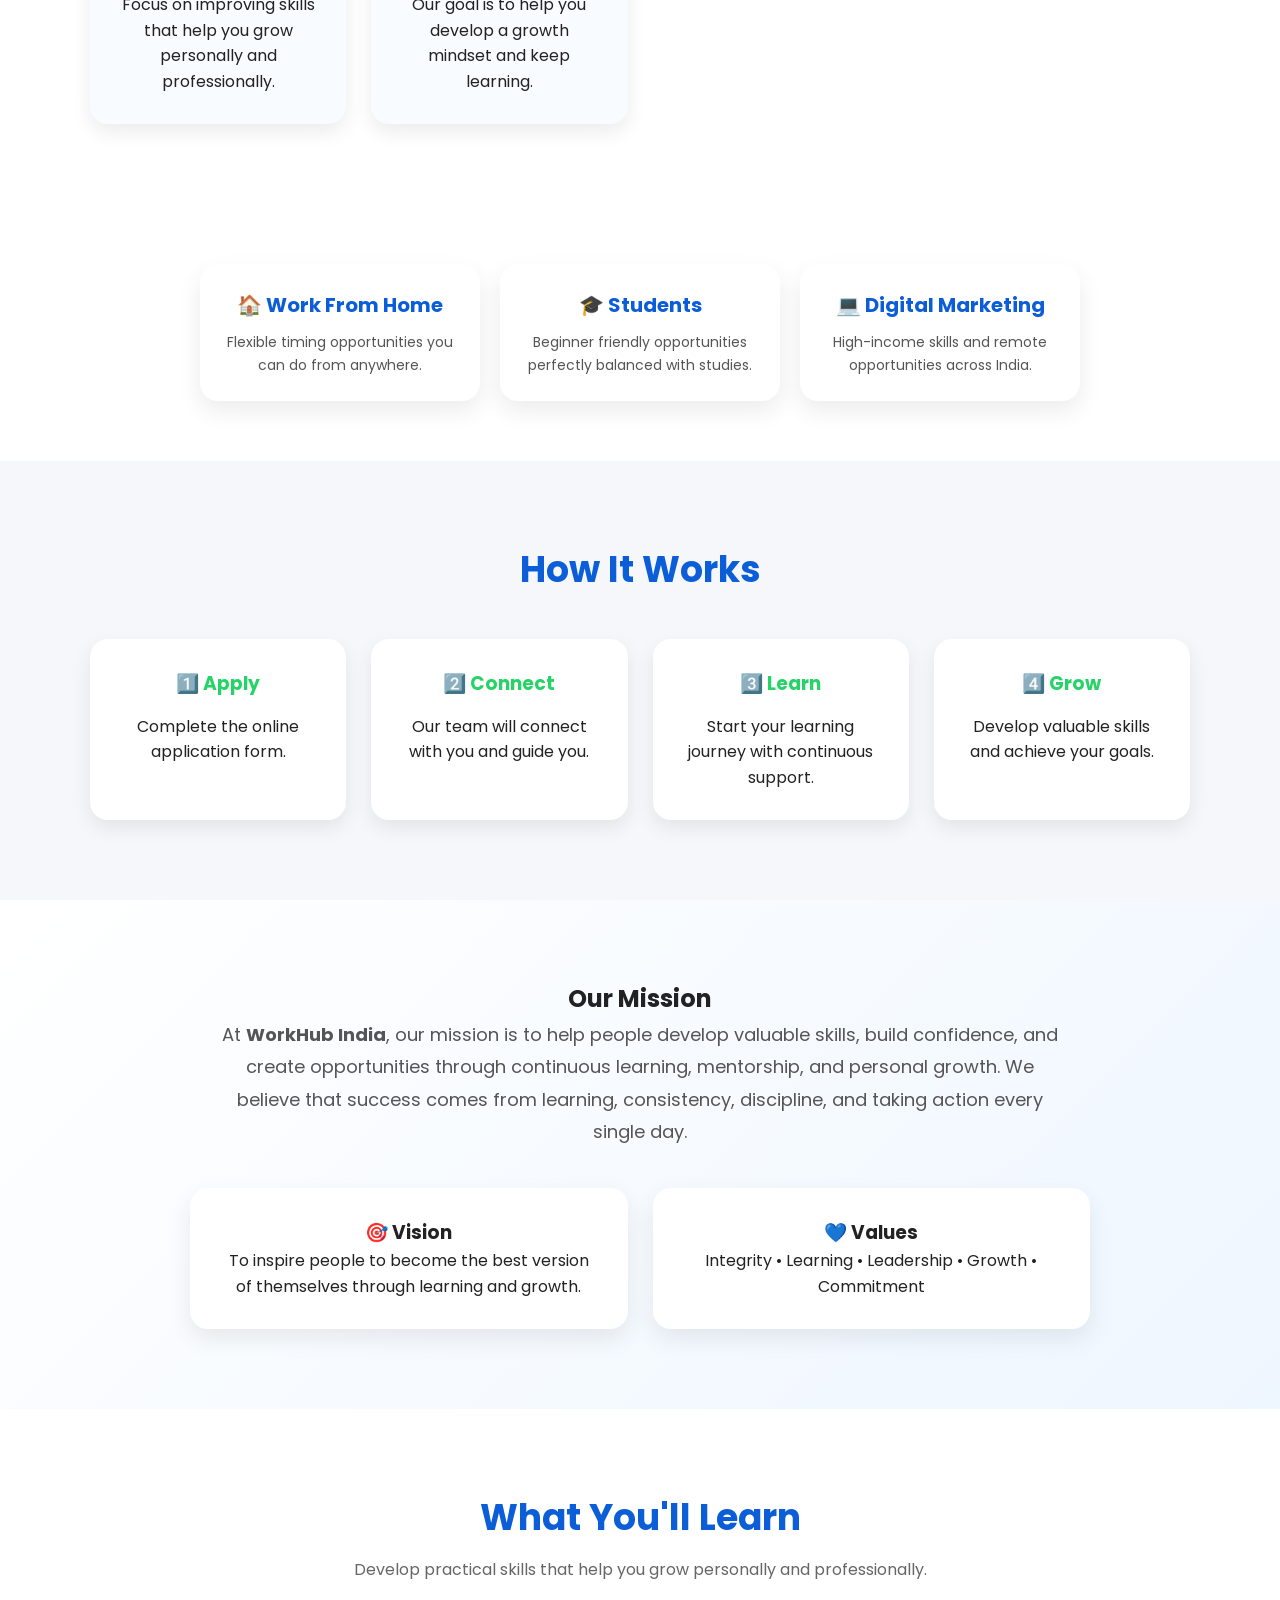
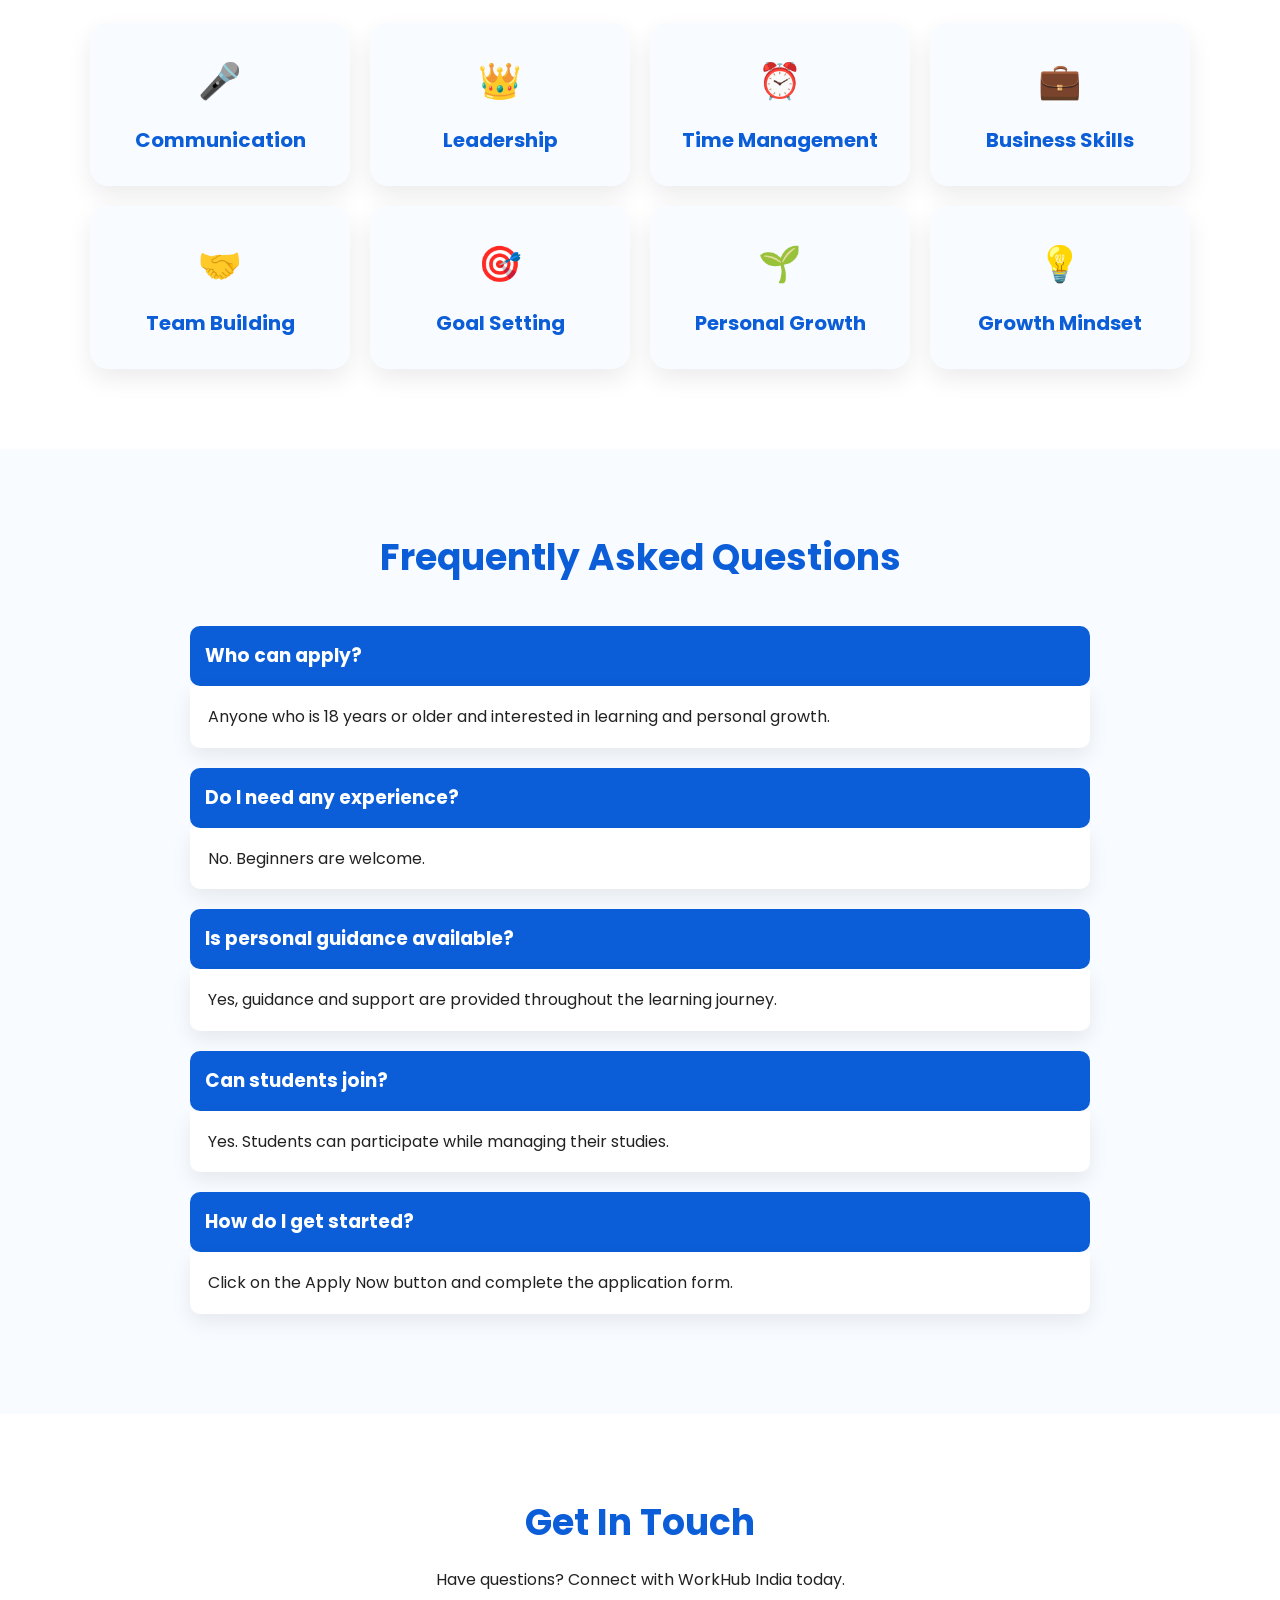
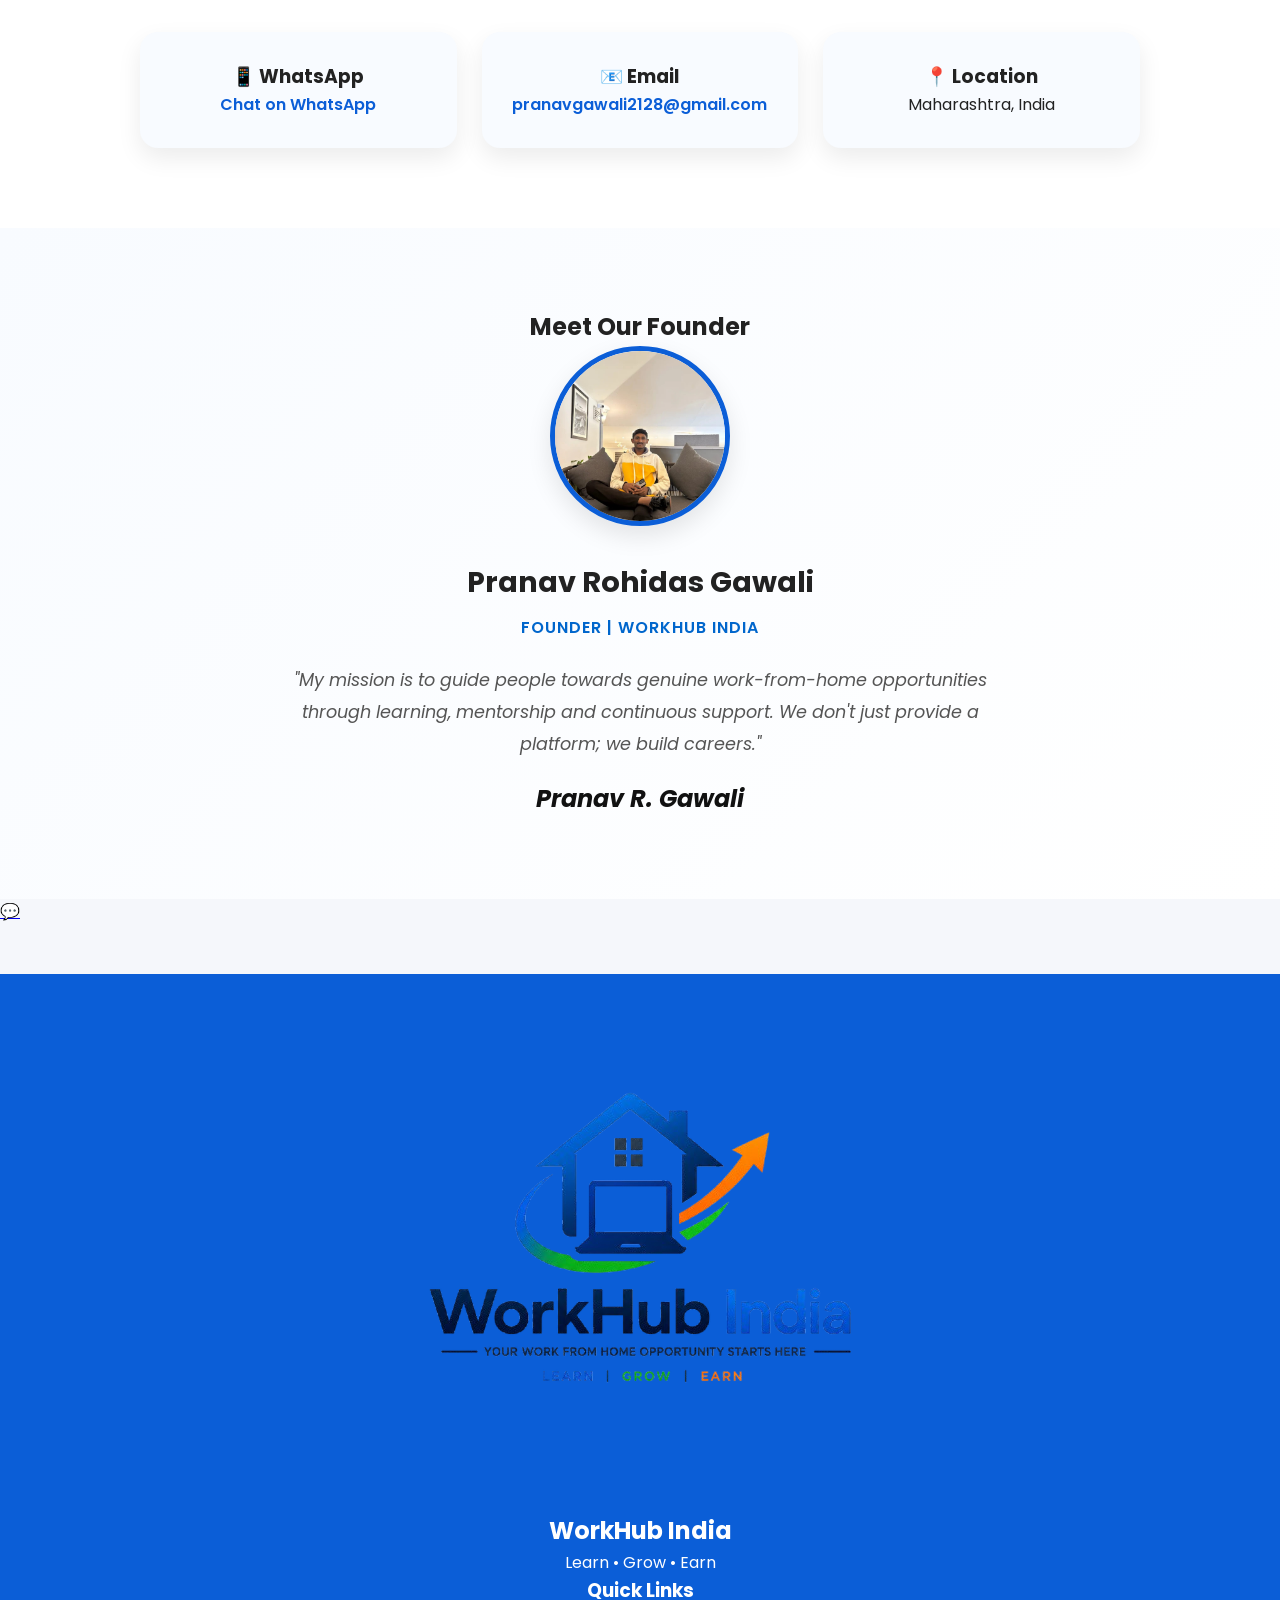
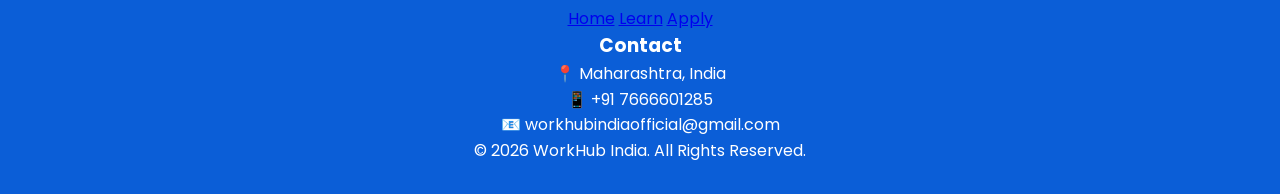
==== commit d0cdf686: "Update index.html" ====
--- a/index.html
+++ b/index.html
@@ -402,4 +402,7 @@
 © 2026 WorkHub India. All Rights Reserved.
 </p>
 
-</footer>+</footer>
+<script src="script.js"></script>
+</body>
+</html>
--- a/style.css
+++ b/style.css
@@ -773,4 +773,57 @@
 
 .founder-photo:hover{
 transform:scale(1.05);
+}
+/* ===== LOADER ===== */
+
+#loader{
+position:fixed;
+top:0;
+left:0;
+width:100%;
+height:100%;
+background:white;
+display:flex;
+flex-direction:column;
+justify-content:center;
+align-items:center;
+z-index:99999;
+transition:.8s;
+}
+
+#loader img{
+width:120px;
+margin-bottom:20px;
+animation:logoPop 1s infinite alternate;
+}
+
+#loader h2{
+color:#0b5ed7;
+margin-bottom:10px;
+}
+
+#loader p{
+color:#666;
+margin-bottom:20px;
+}
+
+.loader-circle{
+width:50px;
+height:50px;
+border:5px solid #ddd;
+border-top:5px solid #25D366;
+border-radius:50%;
+animation:spin 1s linear infinite;
+}
+
+@keyframes spin{
+100%{
+transform:rotate(360deg);
+}
+}
+
+@keyframes logoPop{
+100%{
+transform:scale(1.08);
+}
 }
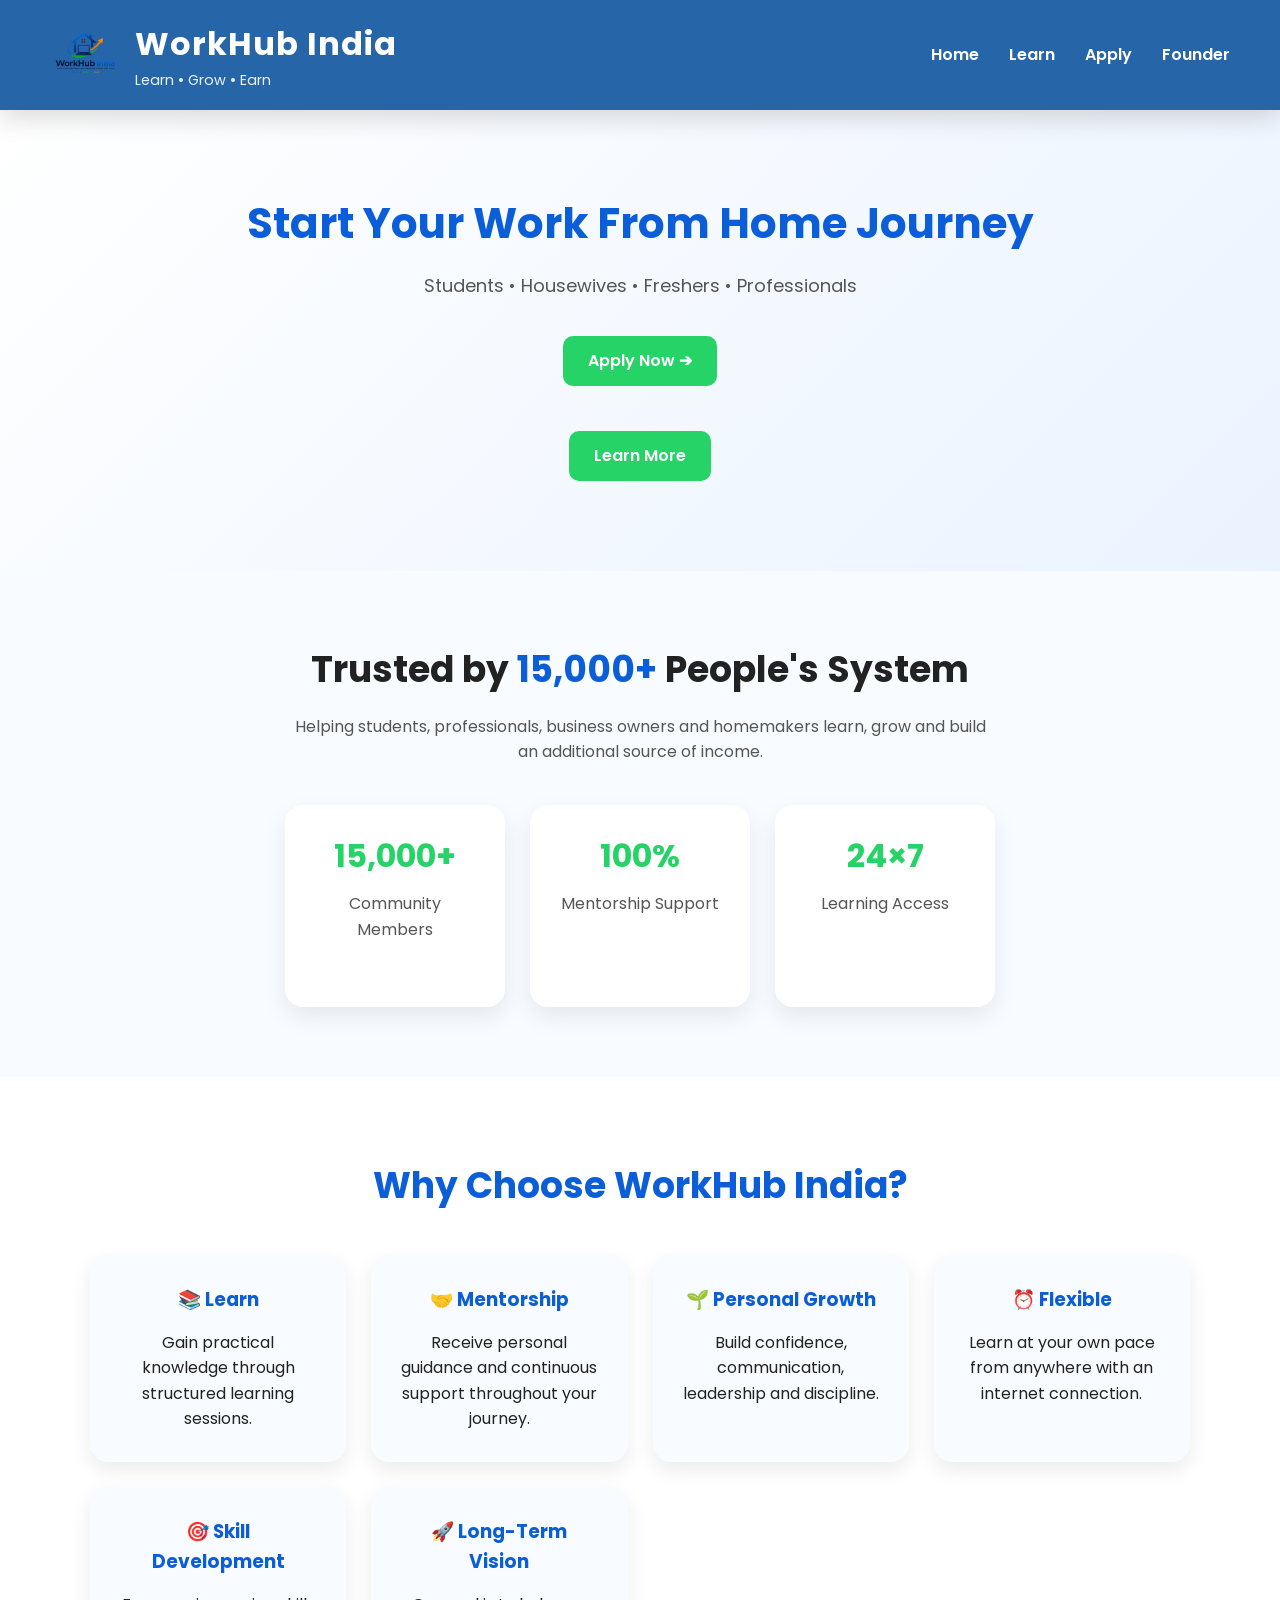
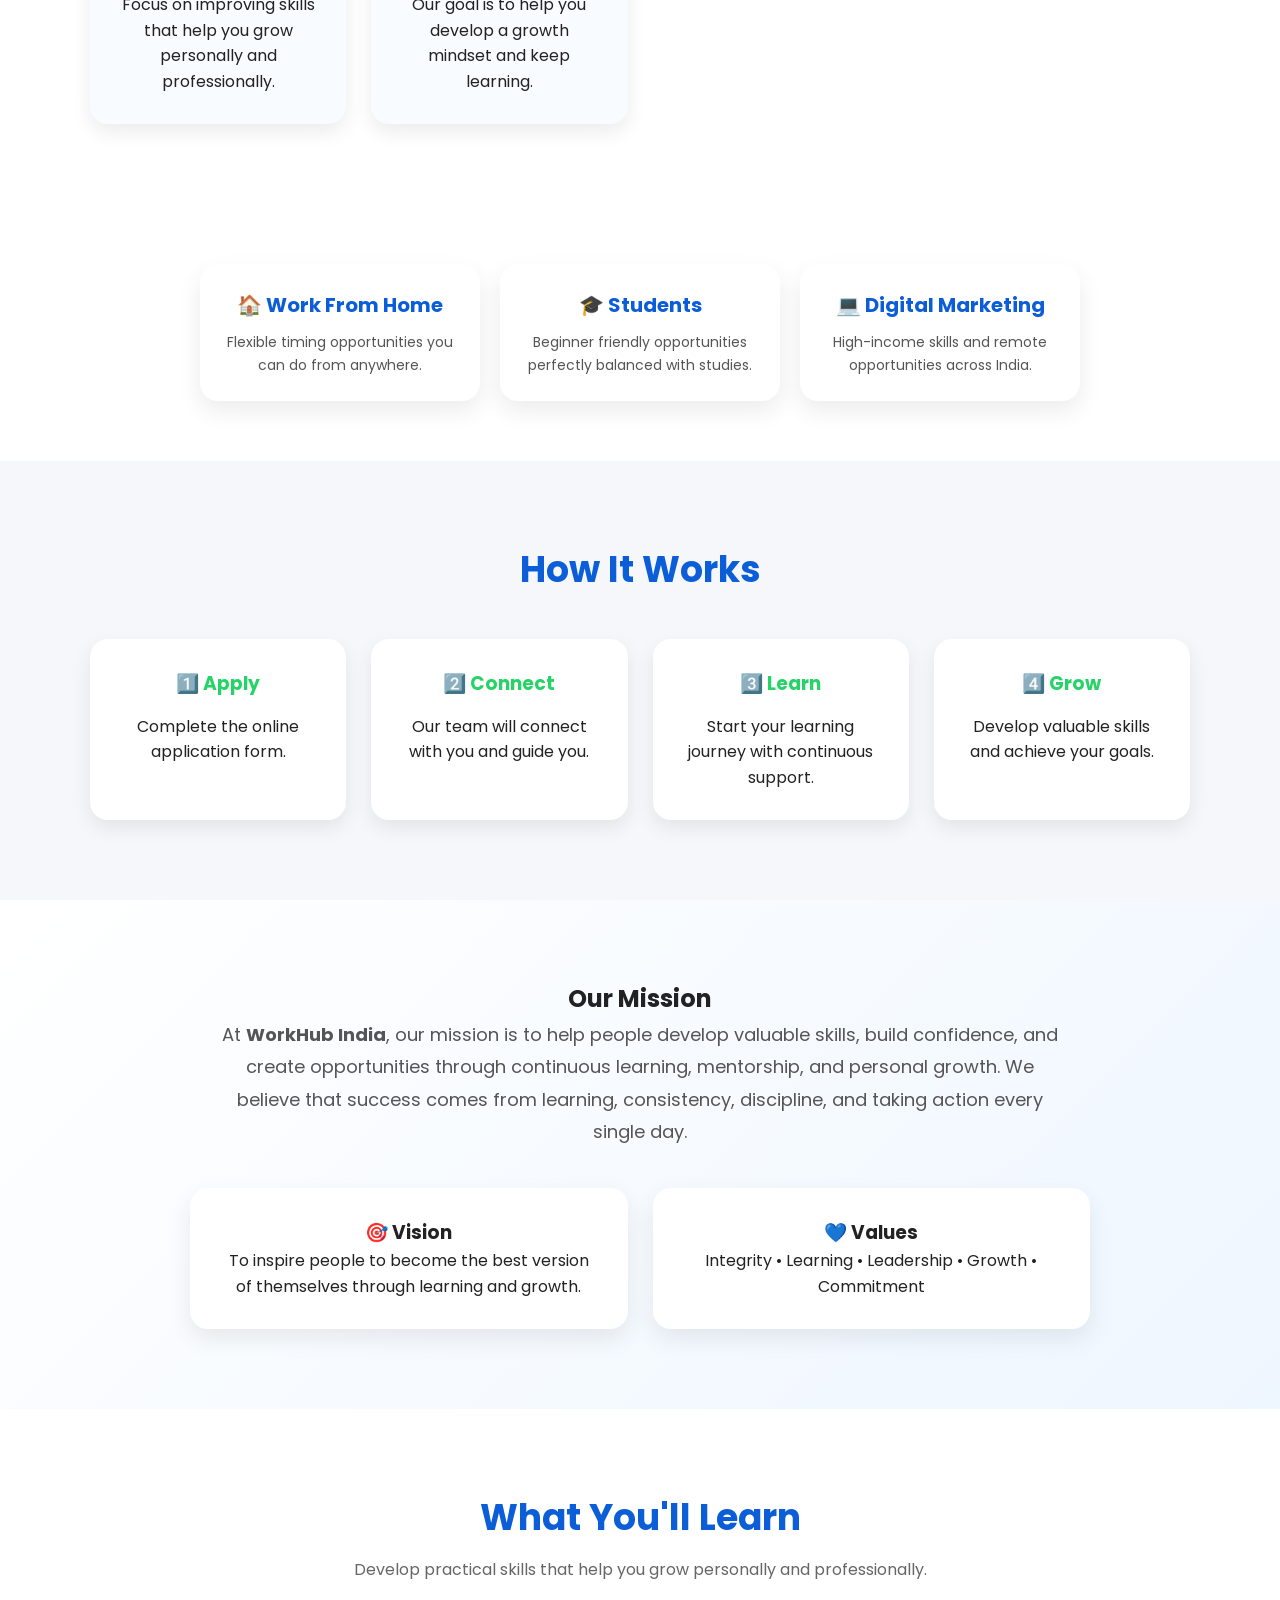
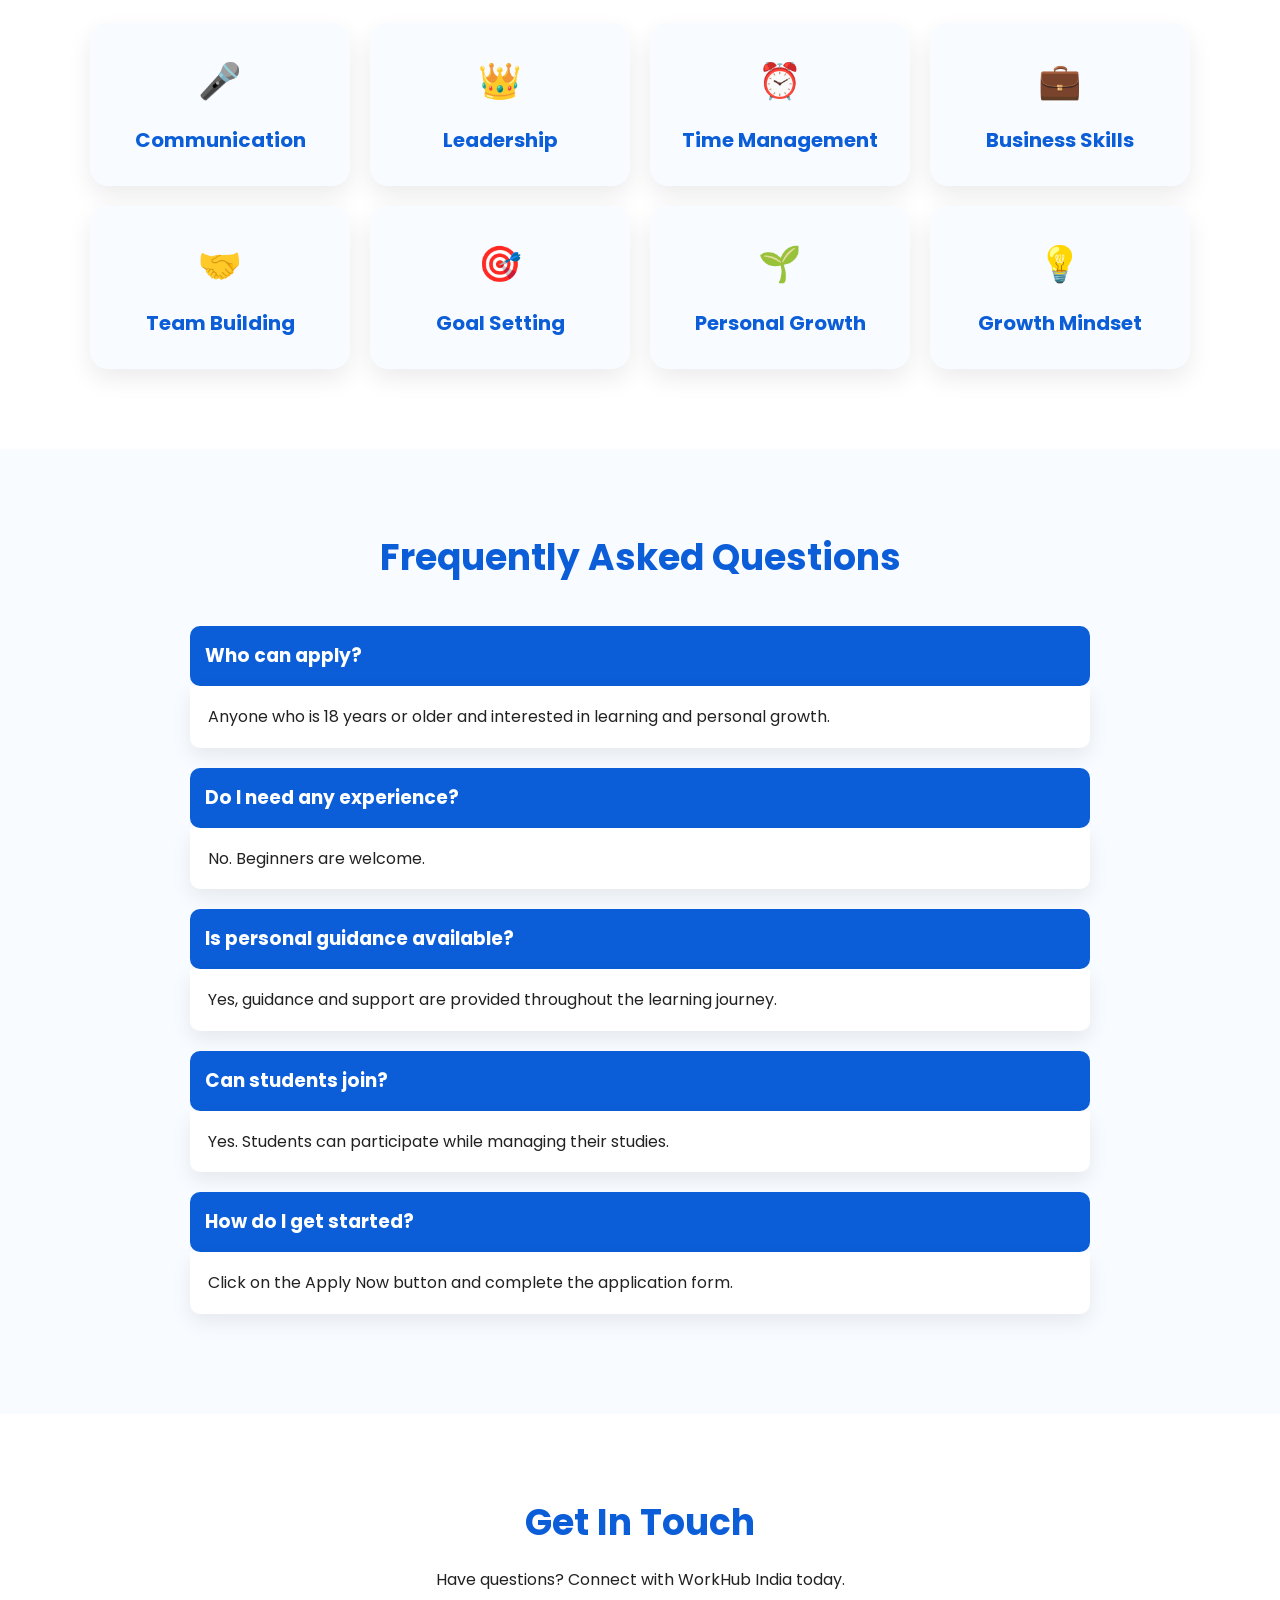
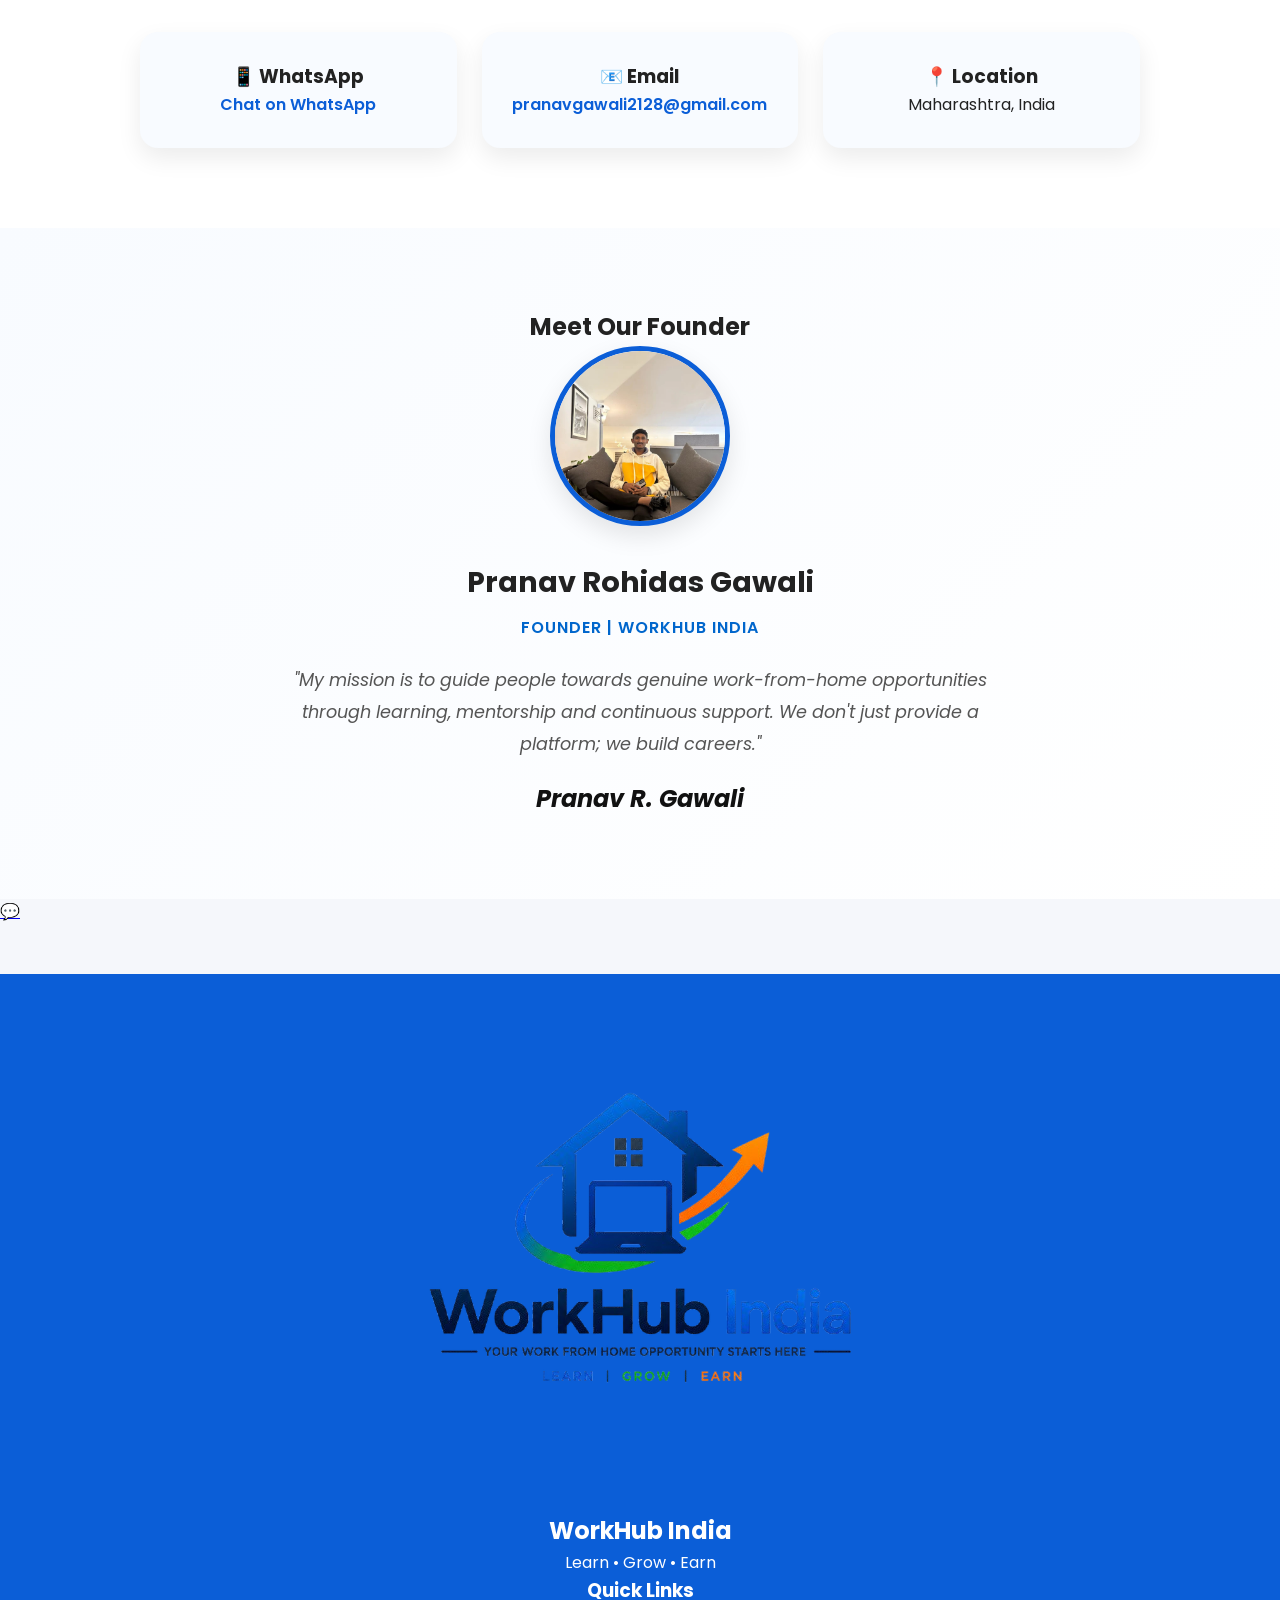
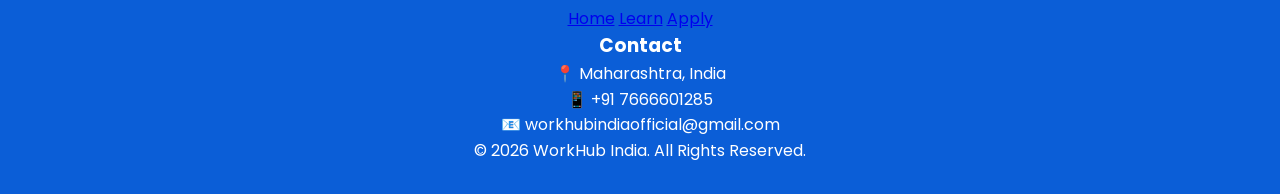
==== commit 8714ef83: "Update index.html" ====
--- a/index.html
+++ b/index.html
@@ -70,17 +70,7 @@
 </head>
 
 <body>
-<div id="loader">
-
-<img src="logo.png" alt="WorkHub India Logo">
-
-<h2>WorkHub India</h2>
-
-<p>Loading...</p>
-
-<div class="loader-circle"></div>
-
-</div>
+
   <!-- HEADER -->
 <header class="navbar">
 
